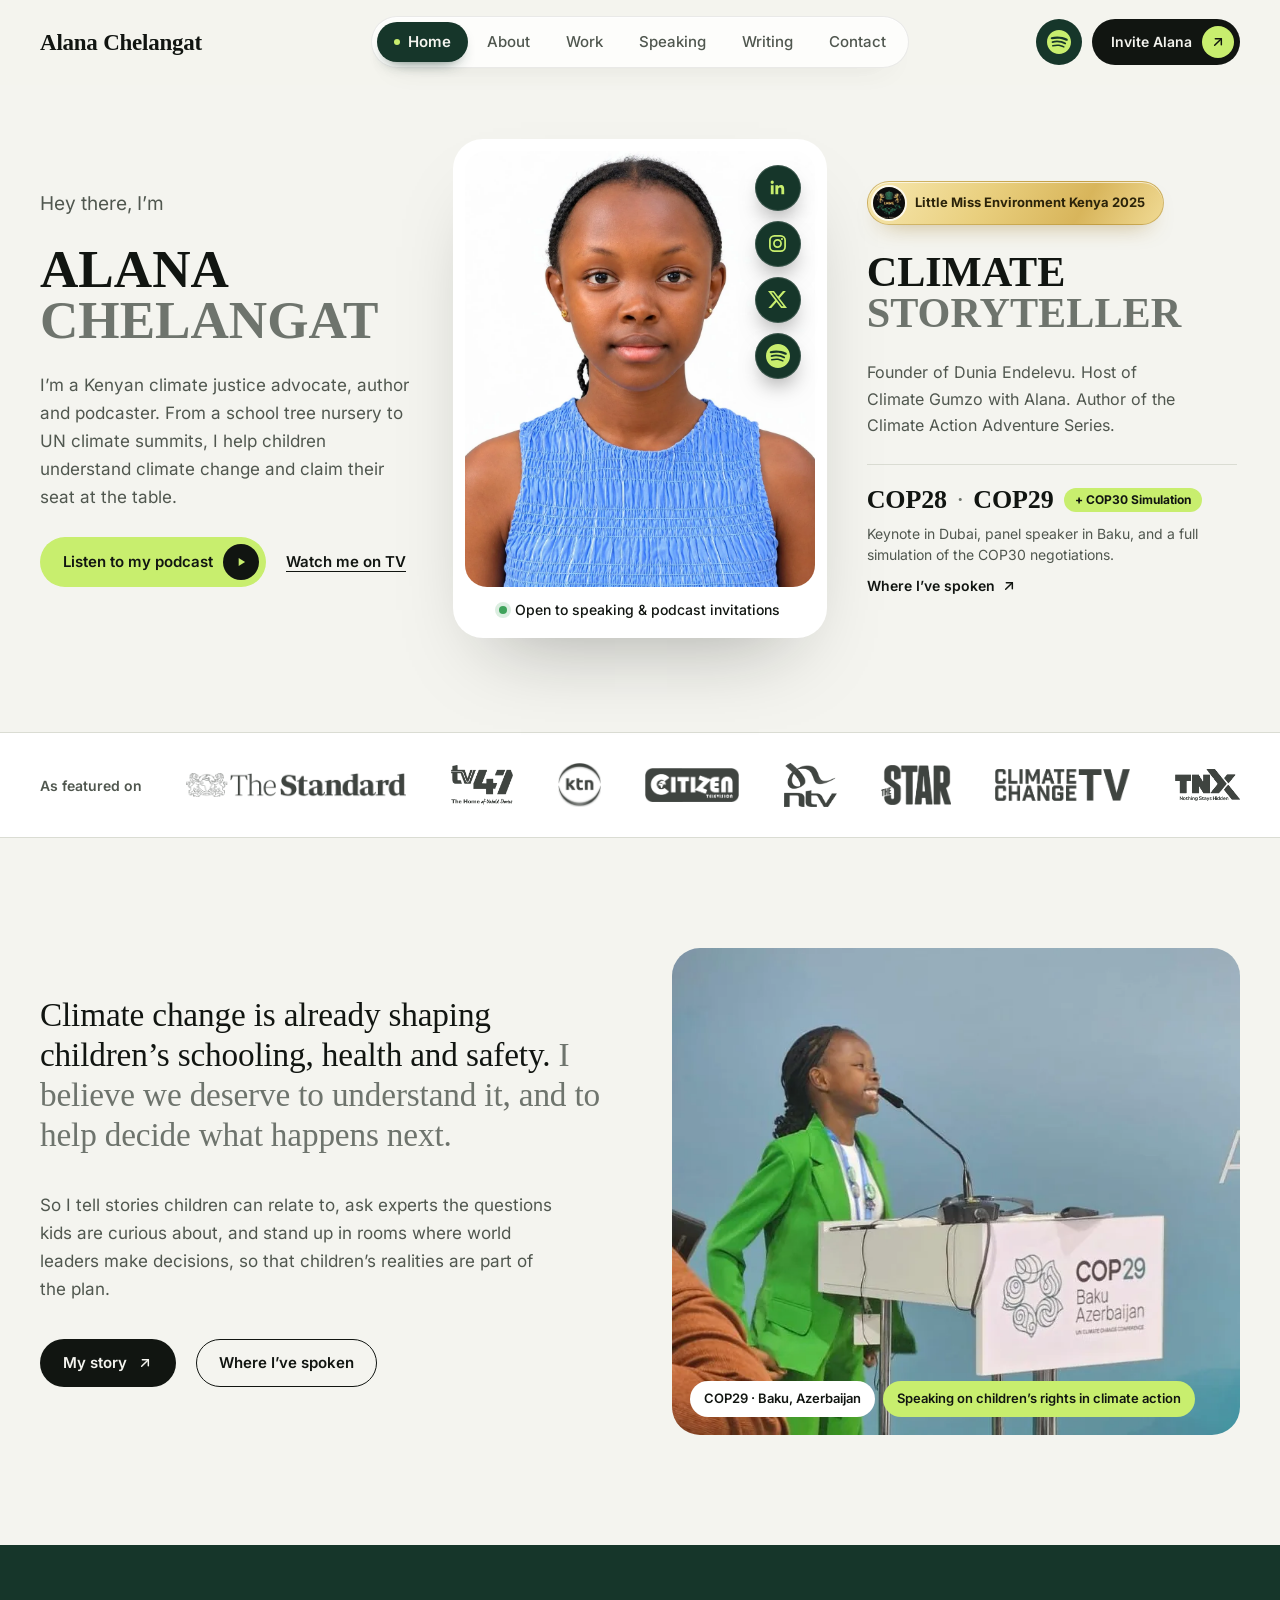
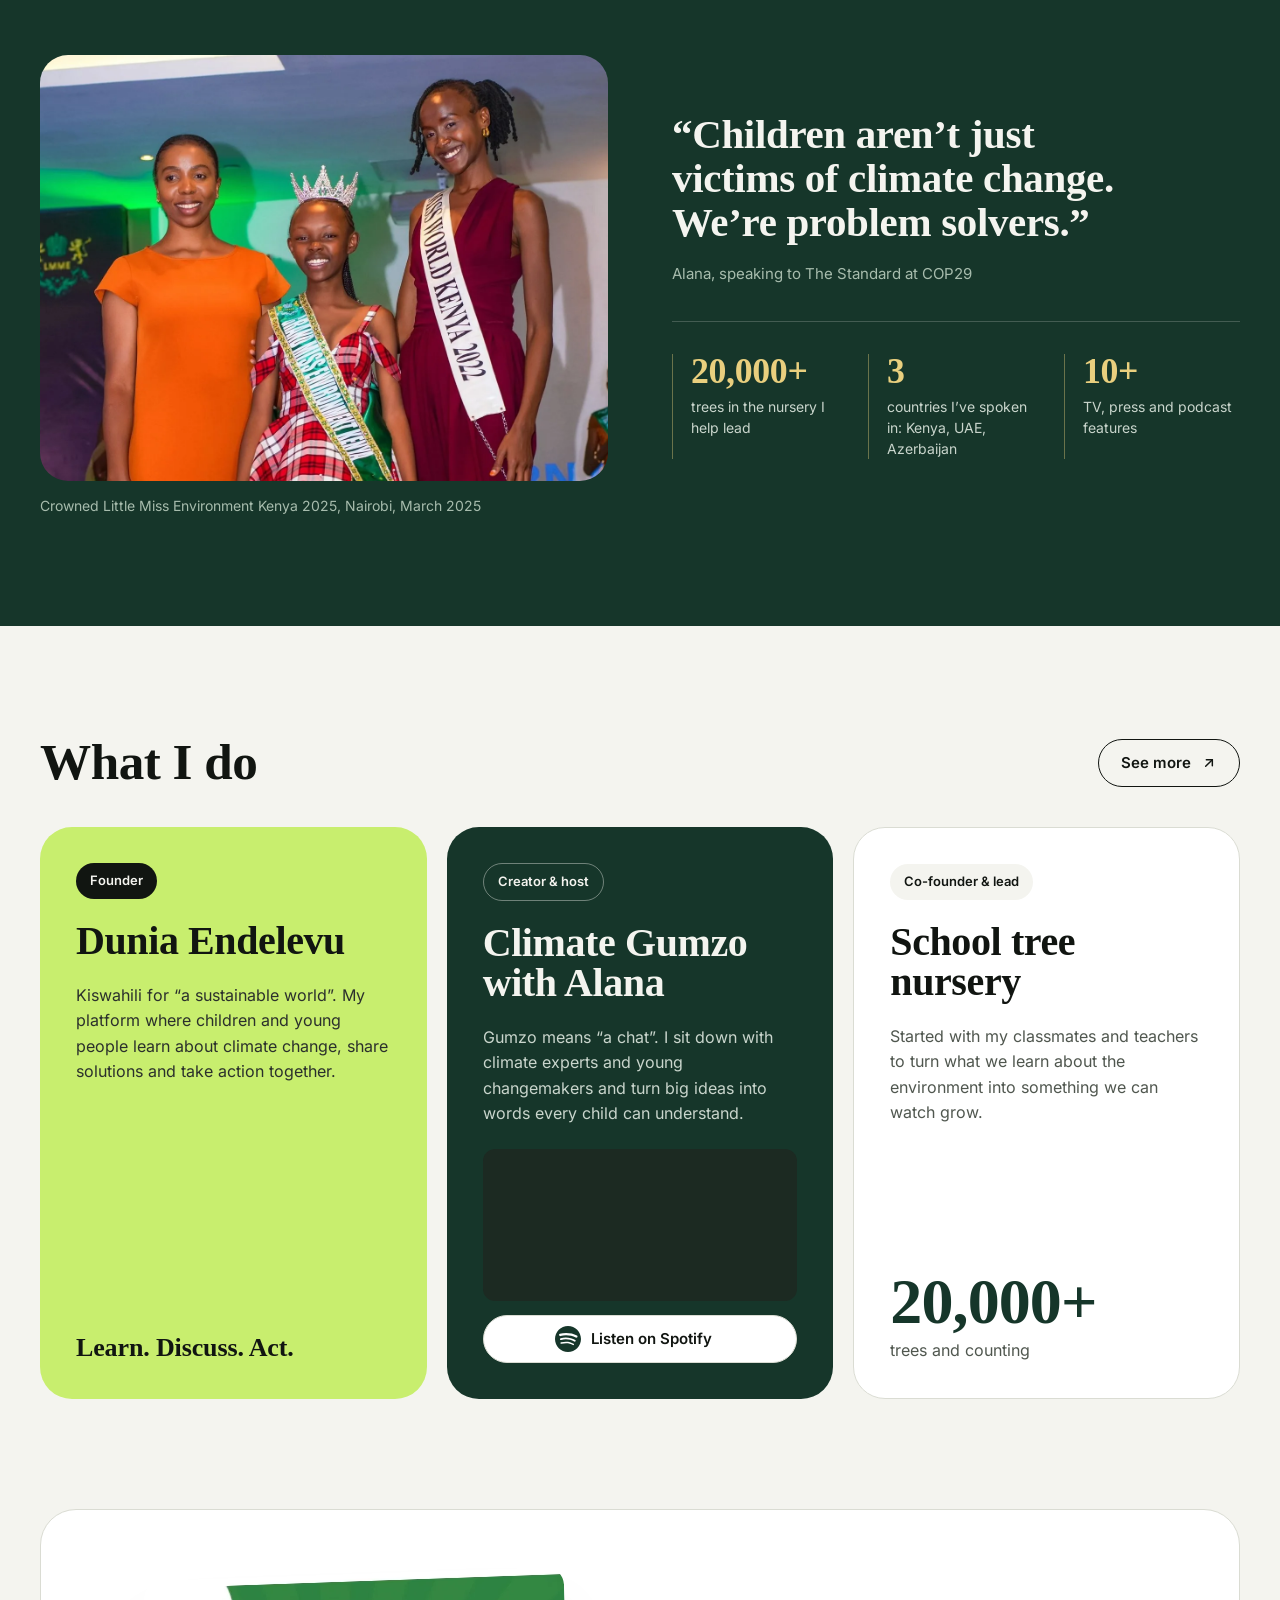
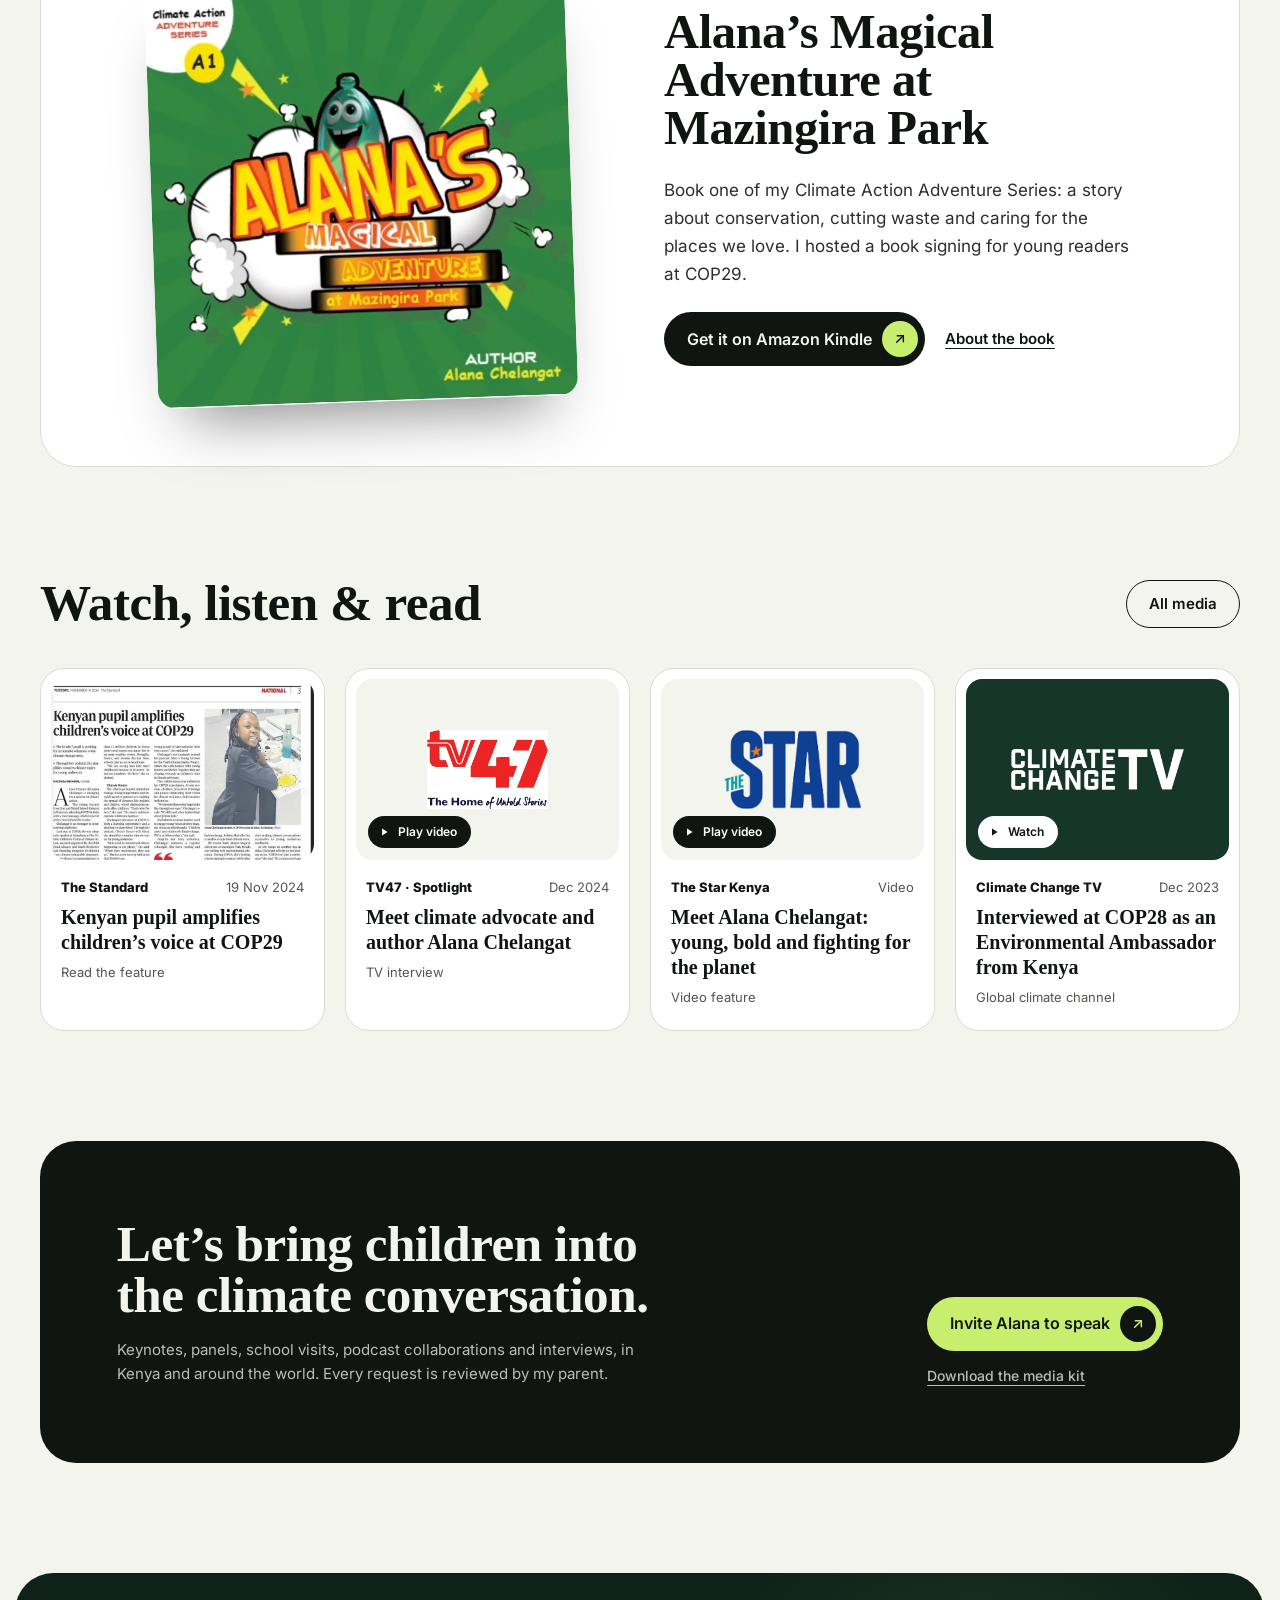
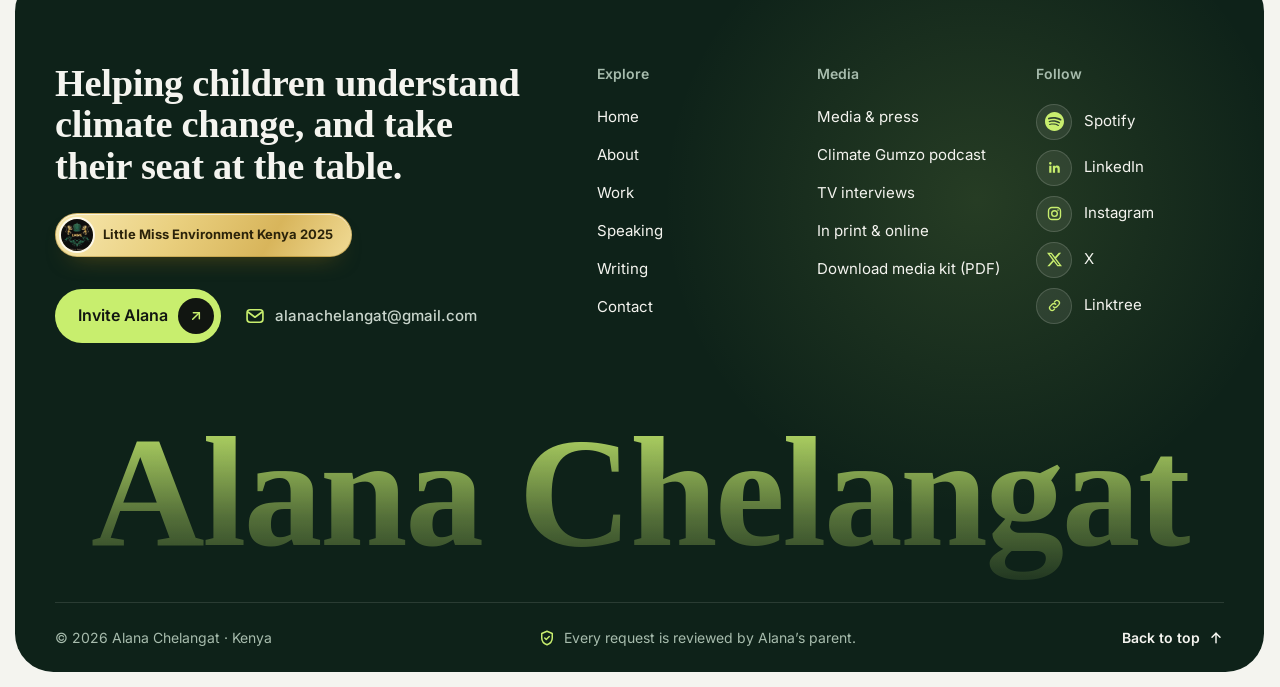
==== index.html @ 97e9ebcd "Classic serif headings, phone sliders, gold stats, new Amazon link - Headings now use Playfair Displ" ====
<!doctype html>
<html lang="en">
<head>
<meta charset="utf-8">
<meta name="viewport" content="width=device-width, initial-scale=1">
<title>Alana Chelangat | Kenyan Climate Justice Advocate, Author & Podcaster</title>
<meta name="description" content="Alana Chelangat is a Kenyan climate justice advocate, author and host of the Climate Gumzo with Alana podcast. Little Miss Environment Kenya 2025, COP28 keynote and COP29 speaker.">
<meta name="keywords" content="Alana Chelangat, Alana Nicky Chelangat, Kenyan climate activist, child climate activist Kenya, young climate advocate Kenya, youth climate justice, children climate rights, climate justice advocate, Little Miss Environment Kenya 2025, Little Mister and Miss Environment Kenya, Climate Gumzo with Alana, Climate Gumzo podcast, climate podcast for kids, Kenyan podcast climate change, Dunia Endelevu, COP28 child speaker, COP29 youth speaker, COP29 Baku Kenya, Symphony of the Future COP28, International Conference on Child Protection in Africa, child protection and climate change, Global Youth Environment Assembly, UNEA-6 youth, Alana's Magical Adventure at Mazingira Park, Climate Action Adventure Series, children's book climate change Kenya, African children's author, climate storyteller, school tree nursery Kenya, University College Cork Youth Climate Justice, YOUTHTOPIA Circle of Youth, young African changemaker, environmental ambassador Kenya">
<meta name="author" content="Alana Chelangat">
<meta name="robots" content="index, follow, max-image-preview:large, max-snippet:-1, max-video-preview:-1">
<link rel="canonical" href="https://samogera.github.io/alanachelangat/">
<meta property="og:type" content="website">
<meta property="og:site_name" content="Alana Chelangat">
<meta property="og:locale" content="en_KE">
<meta property="og:title" content="Alana Chelangat | Kenyan Climate Justice Advocate, Author & Podcaster">
<meta property="og:description" content="Alana Chelangat is a Kenyan climate justice advocate, author and host of the Climate Gumzo with Alana podcast. Little Miss Environment Kenya 2025, COP28 keynote and COP29 speaker.">
<meta property="og:url" content="https://samogera.github.io/alanachelangat/">
<meta property="og:image" content="https://samogera.github.io/alanachelangat/assets/og-image.jpg">
<meta property="og:image:width" content="1200">
<meta property="og:image:height" content="630">
<meta property="og:image:alt" content="Alana Chelangat, Kenyan climate justice advocate, author and podcaster">
<meta name="twitter:card" content="summary_large_image">
<meta name="twitter:site" content="@AlanaChelangat">
<meta name="twitter:creator" content="@AlanaChelangat">
<meta name="twitter:title" content="Alana Chelangat | Kenyan Climate Justice Advocate, Author & Podcaster">
<meta name="twitter:description" content="Alana Chelangat is a Kenyan climate justice advocate, author and host of the Climate Gumzo with Alana podcast. Little Miss Environment Kenya 2025, COP28 keynote and COP29 speaker.">
<meta name="twitter:image" content="https://samogera.github.io/alanachelangat/assets/og-image.jpg">
<meta name="theme-color" content="#16362A">
<meta name="format-detection" content="telephone=no">
<link rel="icon" href="favicon.ico" sizes="any">
<link rel="icon" type="image/png" sizes="32x32" href="assets/icons/favicon-32.png">
<link rel="apple-touch-icon" href="assets/icons/apple-touch-icon.png">
<link rel="manifest" href="site.webmanifest">
<link rel="alternate" type="text/plain" href="llms.txt" title="Plain-text summary for AI assistants">
<link rel="sitemap" type="application/xml" href="sitemap.xml">
<link rel="preload" href="assets/fonts/playfair-display-latin-wght-normal.woff2" as="font" type="font/woff2" crossorigin>
<link rel="preload" href="assets/fonts/inter-latin-wght-normal.woff2" as="font" type="font/woff2" crossorigin>
<link rel="stylesheet" href="assets/css/style.css">
<script type="application/ld+json">
{
 "@context": "https://schema.org",
 "@graph": [
  {
   "@type": "WebSite",
   "@id": "https://samogera.github.io/alanachelangat/#website",
   "url": "https://samogera.github.io/alanachelangat/",
   "name": "Alana Chelangat",
   "description": "Official portfolio of Alana Chelangat, Kenyan climate justice advocate, author and podcaster.",
   "inLanguage": "en",
   "publisher": {
    "@id": "https://samogera.github.io/alanachelangat/#alana"
   }
  },
  {
   "@type": "Person",
   "@id": "https://samogera.github.io/alanachelangat/#alana",
   "name": "Alana Chelangat",
   "alternateName": [
    "Alana Nicky Chelangat"
   ],
   "url": "https://samogera.github.io/alanachelangat/",
   "image": "https://samogera.github.io/alanachelangat/assets/img/alana-chelangat-portrait.jpg",
   "description": "Kenyan climate justice advocate, author and podcaster. Founder of Dunia Endelevu, host of Climate Gumzo with Alana and Little Miss Environment Kenya 2025.",
   "jobTitle": "Climate justice advocate, author and podcaster",
   "nationality": {
    "@type": "Country",
    "name": "Kenya"
   },
   "email": "mailto:alanachelangat@gmail.com",
   "award": [
    "Little Miss Environment Kenya 2025"
   ],
   "knowsAbout": [
    "Climate change",
    "Climate justice",
    "Children's rights",
    "Child protection and climate change",
    "Environmental education",
    "Conservation",
    "Tree planting",
    "Storytelling",
    "Podcasting",
    "Youth advocacy"
   ],
   "memberOf": [
    {
     "@type": "Organization",
     "name": "YOUTHTOPIA Circle of Youth",
     "url": "https://www.youthtopia.education/"
    },
    {
     "@type": "Organization",
     "name": "Youth Climate Justice Young Advisory Team, University College Cork",
     "url": "https://www.ucc.ie/en/youthclimatejustice/"
    }
   ],
   "sameAs": [
    "https://www.linkedin.com/in/alanachelangat/",
    "https://www.instagram.com/alanachelangat.n/",
    "https://x.com/AlanaChelangat",
    "https://linktr.ee/alanachelangat",
    "https://open.spotify.com/show/2kU7BcWISSFWf1rI8klQaq",
    "https://www.youthtopia.education/courses/alana-chelangat"
   ],
   "subjectOf": [
    {
     "@type": "NewsArticle",
     "headline": "Kenyan pupil amplifies children's voice at COP29",
     "url": "https://www.standardmedia.co.ke/business/environment-climate/article/2001506622/kenyan-pupil-amplifies-childrens-voice-at-cop29",
     "datePublished": "2024-11-19",
     "publisher": {
      "@type": "Organization",
      "name": "The Standard"
     }
    },
    {
     "@type": "NewsArticle",
     "headline": "Alana Chelangat crowned Little Miss Environment Kenya 2025",
     "url": "https://www.standardmedia.co.ke/business/fashion-beauty/article/2001513100/alana-chelangat-crowned-little-miss-environment-kenya-2025",
     "publisher": {
      "@type": "Organization",
      "name": "The Standard"
     }
    },
    {
     "@type": "NewsArticle",
     "headline": "Fifth edition of Little Mister and Miss Environment Kenya held in Nairobi",
     "url": "https://citizen.digital/article/fifth-edition-of-little-mister-and-miss-environment-kenya-held-in-nairobi-n358615",
     "datePublished": "2025-03-03",
     "publisher": {
      "@type": "Organization",
      "name": "Citizen Digital"
     }
    },
    {
     "@type": "VideoObject",
     "name": "Spotlight: Meet climate advocate and author Alana Chelangat",
     "url": "https://youtu.be/7ff2GkAIxO0",
     "uploadDate": "2024-12-20",
     "publisher": {
      "@type": "Organization",
      "name": "TV47 Kenya"
     }
    }
   ]
  },
  {
   "@type": "ProfilePage",
   "@id": "https://samogera.github.io/alanachelangat/#webpage",
   "url": "https://samogera.github.io/alanachelangat/",
   "name": "Alana Chelangat | Kenyan Climate Justice Advocate, Author & Podcaster",
   "description": "Alana Chelangat is a Kenyan climate justice advocate, author and host of the Climate Gumzo with Alana podcast. Little Miss Environment Kenya 2025, COP28 keynote and COP29 speaker.",
   "isPartOf": {
    "@id": "https://samogera.github.io/alanachelangat/#website"
   },
   "about": {
    "@id": "https://samogera.github.io/alanachelangat/#alana"
   },
   "inLanguage": "en",
   "primaryImageOfPage": {
    "@type": "ImageObject",
    "url": "https://samogera.github.io/alanachelangat/assets/og-image.jpg"
   },
   "dateModified": "2026-10-25",
   "mainEntity": {
    "@id": "https://samogera.github.io/alanachelangat/#alana"
   }
  },
  {
   "@type": "PodcastSeries",
   "@id": "https://samogera.github.io/alanachelangat/#podcast",
   "name": "Climate Gumzo with Alana",
   "url": "https://open.spotify.com/show/2kU7BcWISSFWf1rI8klQaq",
   "image": "https://samogera.github.io/alanachelangat/assets/img/alana-chelangat-climate-gumzo-podcast-cover.jpg",
   "inLanguage": "en",
   "description": "A climate podcast hosted by Alana Chelangat that dives into climate science, sustainability and environmental action in language children and young people understand.",
   "author": {
    "@id": "https://samogera.github.io/alanachelangat/#alana"
   },
   "creator": {
    "@id": "https://samogera.github.io/alanachelangat/#alana"
   }
  },
  {
   "@type": "Organization",
   "@id": "https://samogera.github.io/alanachelangat/#dunia-endelevu",
   "name": "Dunia Endelevu",
   "founder": {
    "@id": "https://samogera.github.io/alanachelangat/#alana"
   },
   "description": "A platform founded by Alana Chelangat where children and young people learn about climate change, discuss solutions and take part in environmental action."
  },
  {
   "@type": "Book",
   "@id": "https://samogera.github.io/alanachelangat/#book",
   "name": "Alana's Magical Adventure at Mazingira Park",
   "author": {
    "@id": "https://samogera.github.io/alanachelangat/#alana"
   },
   "bookFormat": "https://schema.org/EBook",
   "inLanguage": "en",
   "image": "https://samogera.github.io/alanachelangat/assets/img/alanas-magical-adventure-at-mazingira-park-book-cover.jpg",
   "description": "A children's story about conservation, reducing waste and caring for the environment. Book one (A1) of the Climate Action Adventure Series.",
   "isPartOf": {
    "@type": "BookSeries",
    "name": "Climate Action Adventure Series"
   },
   "genre": [
    "Children's fiction",
    "Environmental education"
   ],
   "url": "https://samogera.github.io/alanachelangat/writing.html",
   "sameAs": [
    "https://a.co/d/0hyY27zU"
   ]
  }
 ]
}
</script>
</head>
<body>
<a class="skip-link" href="#main">Skip to content</a>
<header class="site-header">
  <div class="container header-inner">
    <a class="brand" href="index.html" aria-label="Alana Chelangat, home">Alana Chelangat</a>
    <nav class="main-nav" aria-label="Main"><ul><li><a href="index.html" aria-current="page">Home</a></li><li><a href="about.html">About</a></li><li><a href="work.html">Work</a></li><li><a href="speaking.html">Speaking</a></li><li><a href="writing.html">Writing</a></li><li><a href="contact.html">Contact</a></li></ul></nav>
    <div class="header-actions">
      <a class="soc soc-header" href="https://open.spotify.com/show/2kU7BcWISSFWf1rI8klQaq" target="_blank" rel="noopener" aria-label="Listen to Climate Gumzo with Alana on Spotify"><svg class="g g-spotify" viewBox="0 0 24 24" fill="currentColor" aria-hidden="true" focusable="false"><path d="M12 0C5.4 0 0 5.4 0 12s5.4 12 12 12 12-5.4 12-12S18.66 0 12 0zm5.521 17.34c-.24.359-.66.48-1.021.24-2.82-1.74-6.36-2.101-10.561-1.141-.418.122-.779-.179-.899-.539-.12-.421.18-.78.54-.9 4.56-1.021 8.52-.6 11.64 1.32.42.18.479.659.301 1.02zm1.44-3.3c-.301.42-.841.6-1.262.3-3.239-1.98-8.159-2.58-11.939-1.38-.479.12-1.02-.12-1.14-.6-.12-.48.12-1.021.6-1.141C9.6 9.9 15 10.561 18.72 12.84c.361.181.54.78.241 1.2zm.12-3.36C15.24 8.4 8.82 8.16 5.16 9.301c-.6.179-1.2-.181-1.38-.721-.18-.601.18-1.2.72-1.381 4.26-1.26 11.28-1.02 15.721 1.621.539.3.719 1.02.419 1.56-.299.421-1.02.599-1.559.3z"/></svg></a>
      <a class="btn btn-dark btn-sm btn-circle btn-invite" href="contact.html">Invite Alana <span class="circle"><svg class="icon" viewBox="0 0 24 24" fill="none" stroke="currentColor" stroke-width="2.2" stroke-linecap="round" stroke-linejoin="round" aria-hidden="true"><path d="M7 17L17 7"/><path d="M8 7h9v9"/></svg></span></a>
      <button class="menu-toggle" type="button" aria-controls="mobile-menu" aria-expanded="false" aria-label="Open menu"><span class="label" aria-hidden="true">Menu</span><span class="bars" aria-hidden="true"><span></span></span></button>
    </div>
  </div>
</header>
<div class="mobile-menu" id="mobile-menu">
  <div class="container mm-inner">
    <nav aria-label="Main menu"><ol class="mm-links"><li style="--i:0"><a href="index.html" aria-current="page"><span class="n">01</span><span class="t">Home</span><svg class="icon" viewBox="0 0 24 24" fill="none" stroke="currentColor" stroke-width="2.2" stroke-linecap="round" stroke-linejoin="round" aria-hidden="true"><path d="M7 17L17 7"/><path d="M8 7h9v9"/></svg></a></li><li style="--i:1"><a href="about.html"><span class="n">02</span><span class="t">About</span><svg class="icon" viewBox="0 0 24 24" fill="none" stroke="currentColor" stroke-width="2.2" stroke-linecap="round" stroke-linejoin="round" aria-hidden="true"><path d="M7 17L17 7"/><path d="M8 7h9v9"/></svg></a></li><li style="--i:2"><a href="work.html"><span class="n">03</span><span class="t">Work</span><svg class="icon" viewBox="0 0 24 24" fill="none" stroke="currentColor" stroke-width="2.2" stroke-linecap="round" stroke-linejoin="round" aria-hidden="true"><path d="M7 17L17 7"/><path d="M8 7h9v9"/></svg></a></li><li style="--i:3"><a href="speaking.html"><span class="n">04</span><span class="t">Speaking</span><svg class="icon" viewBox="0 0 24 24" fill="none" stroke="currentColor" stroke-width="2.2" stroke-linecap="round" stroke-linejoin="round" aria-hidden="true"><path d="M7 17L17 7"/><path d="M8 7h9v9"/></svg></a></li><li style="--i:4"><a href="writing.html"><span class="n">05</span><span class="t">Writing</span><svg class="icon" viewBox="0 0 24 24" fill="none" stroke="currentColor" stroke-width="2.2" stroke-linecap="round" stroke-linejoin="round" aria-hidden="true"><path d="M7 17L17 7"/><path d="M8 7h9v9"/></svg></a></li><li style="--i:5"><a href="contact.html"><span class="n">06</span><span class="t">Contact</span><svg class="icon" viewBox="0 0 24 24" fill="none" stroke="currentColor" stroke-width="2.2" stroke-linecap="round" stroke-linejoin="round" aria-hidden="true"><path d="M7 17L17 7"/><path d="M8 7h9v9"/></svg></a></li></ol></nav>
    <div class="mm-foot">
      <a class="btn btn-accent btn-circle btn-lg" href="contact.html">Invite Alana to speak <span class="circle"><svg class="icon" viewBox="0 0 24 24" fill="none" stroke="currentColor" stroke-width="2.2" stroke-linecap="round" stroke-linejoin="round" aria-hidden="true"><path d="M7 17L17 7"/><path d="M8 7h9v9"/></svg></span></a>
      <div class="mm-social"><a class="soc soc-light" href="https://open.spotify.com/show/2kU7BcWISSFWf1rI8klQaq" target="_blank" rel="noopener" aria-label="Climate Gumzo with Alana on Spotify"><svg class="g g-spotify" viewBox="0 0 24 24" fill="currentColor" aria-hidden="true" focusable="false"><path d="M12 0C5.4 0 0 5.4 0 12s5.4 12 12 12 12-5.4 12-12S18.66 0 12 0zm5.521 17.34c-.24.359-.66.48-1.021.24-2.82-1.74-6.36-2.101-10.561-1.141-.418.122-.779-.179-.899-.539-.12-.421.18-.78.54-.9 4.56-1.021 8.52-.6 11.64 1.32.42.18.479.659.301 1.02zm1.44-3.3c-.301.42-.841.6-1.262.3-3.239-1.98-8.159-2.58-11.939-1.38-.479.12-1.02-.12-1.14-.6-.12-.48.12-1.021.6-1.141C9.6 9.9 15 10.561 18.72 12.84c.361.181.54.78.241 1.2zm.12-3.36C15.24 8.4 8.82 8.16 5.16 9.301c-.6.179-1.2-.181-1.38-.721-.18-.601.18-1.2.72-1.381 4.26-1.26 11.28-1.02 15.721 1.621.539.3.719 1.02.419 1.56-.299.421-1.02.599-1.559.3z"/></svg></a><a class="soc soc-light" href="https://www.linkedin.com/in/alanachelangat/" target="_blank" rel="noopener" aria-label="Alana on LinkedIn"><svg class="g g-linkedin" viewBox="0 0 24 24" fill="currentColor" aria-hidden="true" focusable="false"><path d="M20.447 20.452h-3.554v-5.569c0-1.328-.027-3.037-1.852-3.037-1.853 0-2.136 1.445-2.136 2.939v5.667H9.351V9h3.414v1.561h.046c.477-.9 1.637-1.85 3.37-1.85 3.601 0 4.267 2.37 4.267 5.455v6.286zM5.337 7.433a2.062 2.062 0 1 1 0-4.125 2.062 2.062 0 0 1 0 4.125zM7.119 20.452H3.555V9h3.564v11.452z"/></svg></a><a class="soc soc-light" href="https://www.instagram.com/alanachelangat.n/" target="_blank" rel="noopener" aria-label="Alana on Instagram"><svg class="g g-instagram" viewBox="0 0 24 24" fill="currentColor" aria-hidden="true" focusable="false"><rect x="2.4" y="2.4" width="19.2" height="19.2" rx="5.6" fill="none" stroke="currentColor" stroke-width="2.2"/><circle cx="12" cy="12" r="4.5" fill="none" stroke="currentColor" stroke-width="2.2"/><circle cx="17.6" cy="6.4" r="1.35"/></svg></a><a class="soc soc-light" href="https://x.com/AlanaChelangat" target="_blank" rel="noopener" aria-label="Alana on X"><svg class="g g-x" viewBox="0 0 24 24" fill="currentColor" aria-hidden="true" focusable="false"><path d="M18.901 1.153h3.68l-8.04 9.19L24 22.846h-7.406l-5.8-7.584-6.638 7.584H.474l8.6-9.83L0 1.154h7.594l5.243 6.932ZM17.61 20.644h2.039L6.486 3.24H4.298Z"/></svg></a></div>
      <a class="mm-mail" href="mailto:alanachelangat@gmail.com">alanachelangat@gmail.com</a>
    </div>
  </div>
</div>
<main id="main">

<section class="container hero" aria-labelledby="hero-name">
  <div class="hero-intro">
    <p class="hello">Hey there, I’m</p>
    <h1 class="hero-name" id="hero-name"><span>Alana</span><span class="second">Chelangat</span></h1>
    <p class="lead">I’m a Kenyan climate justice advocate, author and podcaster. From a school tree nursery to UN climate summits, I help children understand climate change and claim their seat at the table.</p>
    <div class="btn-row">
      <a class="btn btn-accent btn-circle" href="https://open.spotify.com/show/2kU7BcWISSFWf1rI8klQaq" target="_blank" rel="noopener">Listen to my podcast <span class="circle"><svg width="14" height="14" viewBox="0 0 24 24" aria-hidden="true"><path d="M8 5v14l11-7z" fill="currentColor"/></svg></span></a>
      <a class="text-link" href="media.html#on-screen">Watch me on TV</a>
    </div>
  </div>
  <div class="photo-card">
    <picture><source srcset="assets/img/alana-chelangat-portrait.webp" type="image/webp"><img src="assets/img/alana-chelangat-portrait.jpg" alt="Portrait of Alana Chelangat, Kenyan climate justice advocate" width="1254" height="1254" decoding="async" fetchpriority="high"></picture>
    <div class="socials-overlay">
      <a class="soc" href="https://www.linkedin.com/in/alanachelangat/" target="_blank" rel="noopener" aria-label="Alana on LinkedIn"><svg class="g g-linkedin" viewBox="0 0 24 24" fill="currentColor" aria-hidden="true" focusable="false"><path d="M20.447 20.452h-3.554v-5.569c0-1.328-.027-3.037-1.852-3.037-1.853 0-2.136 1.445-2.136 2.939v5.667H9.351V9h3.414v1.561h.046c.477-.9 1.637-1.85 3.37-1.85 3.601 0 4.267 2.37 4.267 5.455v6.286zM5.337 7.433a2.062 2.062 0 1 1 0-4.125 2.062 2.062 0 0 1 0 4.125zM7.119 20.452H3.555V9h3.564v11.452z"/></svg></a>
      <a class="soc" href="https://www.instagram.com/alanachelangat.n/" target="_blank" rel="noopener" aria-label="Alana on Instagram"><svg class="g g-instagram" viewBox="0 0 24 24" fill="currentColor" aria-hidden="true" focusable="false"><rect x="2.4" y="2.4" width="19.2" height="19.2" rx="5.6" fill="none" stroke="currentColor" stroke-width="2.2"/><circle cx="12" cy="12" r="4.5" fill="none" stroke="currentColor" stroke-width="2.2"/><circle cx="17.6" cy="6.4" r="1.35"/></svg></a>
      <a class="soc" href="https://x.com/AlanaChelangat" target="_blank" rel="noopener" aria-label="Alana on X"><svg class="g g-x" viewBox="0 0 24 24" fill="currentColor" aria-hidden="true" focusable="false"><path d="M18.901 1.153h3.68l-8.04 9.19L24 22.846h-7.406l-5.8-7.584-6.638 7.584H.474l8.6-9.83L0 1.154h7.594l5.243 6.932ZM17.61 20.644h2.039L6.486 3.24H4.298Z"/></svg></a>
      <a class="soc" href="https://open.spotify.com/show/2kU7BcWISSFWf1rI8klQaq" target="_blank" rel="noopener" aria-label="Climate Gumzo with Alana on Spotify"><svg class="g g-spotify" viewBox="0 0 24 24" fill="currentColor" aria-hidden="true" focusable="false"><path d="M12 0C5.4 0 0 5.4 0 12s5.4 12 12 12 12-5.4 12-12S18.66 0 12 0zm5.521 17.34c-.24.359-.66.48-1.021.24-2.82-1.74-6.36-2.101-10.561-1.141-.418.122-.779-.179-.899-.539-.12-.421.18-.78.54-.9 4.56-1.021 8.52-.6 11.64 1.32.42.18.479.659.301 1.02zm1.44-3.3c-.301.42-.841.6-1.262.3-3.239-1.98-8.159-2.58-11.939-1.38-.479.12-1.02-.12-1.14-.6-.12-.48.12-1.021.6-1.141C9.6 9.9 15 10.561 18.72 12.84c.361.181.54.78.241 1.2zm.12-3.36C15.24 8.4 8.82 8.16 5.16 9.301c-.6.179-1.2-.181-1.38-.721-.18-.601.18-1.2.72-1.381 4.26-1.26 11.28-1.02 15.721 1.621.539.3.719 1.02.419 1.56-.299.421-1.02.599-1.559.3z"/></svg></a>
    </div>
    <p class="status-line"><span class="dot" aria-hidden="true"></span>Open to speaking &amp; podcast invitations</p>
  </div>
  <div class="hero-side">
    <span class="badge-lmme"><img src="assets/logos/little-mister-miss-environment-kenya.jpg" alt="" width="32" height="32">Little Miss Environment Kenya 2025</span>
    <p class="hero-tag" aria-hidden="true"><span>Climate</span><span class="second">Storyteller</span></p>
    <p class="lead">Founder of Dunia Endelevu. Host of Climate Gumzo with Alana. Author of the Climate Action Adventure Series.</p>
    <a class="cop-line" href="speaking.html">
      <span class="cops"><span>COP28</span><span class="sep" aria-hidden="true">·</span><span>COP29</span><span class="sim">+ COP30 Simulation</span></span>
      <span class="t">Keynote in Dubai, panel speaker in Baku, and a full simulation of the COP30 negotiations.</span>
      <span class="more">Where I’ve spoken <svg class="icon" viewBox="0 0 24 24" fill="none" stroke="currentColor" stroke-width="2.2" stroke-linecap="round" stroke-linejoin="round" aria-hidden="true"><path d="M7 17L17 7"/><path d="M8 7h9v9"/></svg></span>
    </a>
  </div>
</section>

<section class="featured" aria-label="As featured on">
  <div class="container">
    <p class="label">As featured on</p>
    <div class="logo-row">
      <img src="assets/logos/the-standard-mono.png" alt="The Standard" style="height:24px" loading="lazy">
      <img src="assets/logos/tv47-mono.png" alt="TV47" style="height:40px" loading="lazy">
      <img src="assets/logos/ktn-mono.png" alt="KTN" style="height:44px" loading="lazy">
      <img src="assets/logos/citizen-tv-mono.png" alt="Citizen TV" style="height:34px" loading="lazy">
      <img src="assets/logos/ntv-mono.png" alt="NTV Kenya" style="height:44px" loading="lazy">
      <img src="assets/logos/the-star-mono.png" alt="The Star Kenya" style="height:40px" loading="lazy">
      <img src="assets/logos/climate-change-tv-mono.png" alt="Climate Change TV" style="height:32px" loading="lazy">
      <img src="assets/logos/tnx-africa-mono.png" alt="TNX Africa" style="height:32px" loading="lazy">
    </div>
  </div>
</section>

<section class="container section split" aria-labelledby="why">
  <div class="stack-lg">
    <h2 class="statement" id="why">Climate change is already shaping children’s schooling, health and safety. <span class="soft">I believe we deserve to understand it, and to help decide what happens next.</span></h2>
    <p class="lead" style="max-width:520px">So I tell stories children can relate to, ask experts the questions kids are curious about, and stand up in rooms where world leaders make decisions, so that children’s realities are part of the plan.</p>
    <div class="btn-row">
      <a class="btn btn-dark" href="about.html">My story <svg class="icon" viewBox="0 0 24 24" fill="none" stroke="currentColor" stroke-width="2.2" stroke-linecap="round" stroke-linejoin="round" aria-hidden="true"><path d="M7 17L17 7"/><path d="M8 7h9v9"/></svg></a>
      <a class="btn btn-outline" href="speaking.html">Where I’ve spoken</a>
    </div>
  </div>
  <figure class="figure-cap">
    <picture><source srcset="assets/img/alana-chelangat-cop29-baku.webp" type="image/webp"><img src="assets/img/alana-chelangat-cop29-baku.jpg" alt="Alana Chelangat speaking at a podium at COP29, the UN Climate Change Conference in Baku, Azerbaijan" width="748" height="642" style="aspect-ratio:7/6;object-position:30% 50%" loading="lazy" decoding="async"></picture>
    <figcaption class="caps"><span class="pill">COP29 · Baku, Azerbaijan</span><span class="pill pill-accent">Speaking on children’s rights in climate action</span></figcaption>
  </figure>
</section>

<section class="bg-forest" aria-label="Impact">
  <div class="container section split">
    <figure>
      <picture><source srcset="assets/img/alana-chelangat-little-miss-environment-kenya-2025.webp" type="image/webp"><img src="assets/img/alana-chelangat-little-miss-environment-kenya-2025.jpg" alt="Alana Chelangat wearing her crown and Little Miss Environment Kenya sash, standing beside Miss World Kenya 2022" width="1364" height="974" style="border-radius:28px;aspect-ratio:4/3;object-fit:cover;object-position:50% 30%" loading="lazy" decoding="async"></picture>
      <figcaption class="caption">Crowned Little Miss Environment Kenya 2025, Nairobi, March 2025</figcaption>
    </figure>
    <div class="stack-lg">
      <blockquote>
        <p class="quote">“Children aren’t just victims of climate change. We’re problem solvers.”</p>
        <footer class="quote-cite">Alana, speaking to The Standard at COP29</footer>
      </blockquote>
      <div class="stats m-slider" data-slider>
        <p><span class="stat-num">20,000+</span><span class="stat-label">trees in the nursery I help lead</span></p>
        <p><span class="stat-num">3</span><span class="stat-label">countries I’ve spoken in: Kenya, UAE, Azerbaijan</span></p>
        <p><span class="stat-num">10+</span><span class="stat-label">TV, press and podcast features</span></p>
      </div>
    </div>
  </div>
</section>

<section class="container section" aria-labelledby="what-i-do">
  <div class="section-head">
    <h2 class="section-title" id="what-i-do">What I do</h2>
    <a class="btn btn-outline" href="about.html">See more <svg class="icon" viewBox="0 0 24 24" fill="none" stroke="currentColor" stroke-width="2.2" stroke-linecap="round" stroke-linejoin="round" aria-hidden="true"><path d="M7 17L17 7"/><path d="M8 7h9v9"/></svg></a>
  </div>
  <div class="feature-grid m-slider" data-slider>
    <a class="feature feature-accent" href="work.html#dunia-endelevu">
      <span class="pill pill-dark" style="align-self:flex-start">Founder</span>
      <h3>Dunia Endelevu</h3>
      <p>Kiswahili for “a sustainable world”. My platform where children and young people learn about climate change, share solutions and take action together.</p>
      <span class="foot tagline">Learn. Discuss. Act.</span>
    </a>
    <div class="feature feature-forest">
      <span class="pill pill-outline-light" style="align-self:flex-start">Creator &amp; host</span>
      <h3>Climate Gumzo with Alana</h3>
      <p>Gumzo means “a chat”. I sit down with climate experts and young changemakers and turn big ideas into words every child can understand.</p>
      <div class="foot stack" style="gap:14px">
        <iframe class="spotify-embed" title="Climate Gumzo with Alana on Spotify" src="https://open.spotify.com/embed/show/2kU7BcWISSFWf1rI8klQaq?utm_source=generator&amp;theme=0" height="152" loading="lazy" allow="autoplay; clipboard-write; encrypted-media; fullscreen; picture-in-picture"></iframe>
        <a class="btn btn-spotify " href="https://open.spotify.com/show/2kU7BcWISSFWf1rI8klQaq" target="_blank" rel="noopener"><svg class="g g-spotify" viewBox="0 0 24 24" fill="currentColor" aria-hidden="true" focusable="false"><path d="M12 0C5.4 0 0 5.4 0 12s5.4 12 12 12 12-5.4 12-12S18.66 0 12 0zm5.521 17.34c-.24.359-.66.48-1.021.24-2.82-1.74-6.36-2.101-10.561-1.141-.418.122-.779-.179-.899-.539-.12-.421.18-.78.54-.9 4.56-1.021 8.52-.6 11.64 1.32.42.18.479.659.301 1.02zm1.44-3.3c-.301.42-.841.6-1.262.3-3.239-1.98-8.159-2.58-11.939-1.38-.479.12-1.02-.12-1.14-.6-.12-.48.12-1.021.6-1.141C9.6 9.9 15 10.561 18.72 12.84c.361.181.54.78.241 1.2zm.12-3.36C15.24 8.4 8.82 8.16 5.16 9.301c-.6.179-1.2-.181-1.38-.721-.18-.601.18-1.2.72-1.381 4.26-1.26 11.28-1.02 15.721 1.621.539.3.719 1.02.419 1.56-.299.421-1.02.599-1.559.3z"/></svg><span>Listen on Spotify</span></a>
      </div>
    </div>
    <a class="feature feature-white" href="work.html#tree-nursery">
      <span class="pill" style="align-self:flex-start;background:var(--ground)">Co-founder &amp; lead</span>
      <h3>School tree nursery</h3>
      <p>Started with my classmates and teachers to turn what we learn about the environment into something we can watch grow.</p>
      <span class="foot"><span class="big-num">20,000+</span><span class="muted" style="display:block;margin-top:4px">trees and counting</span></span>
    </a>
  </div>
</section>

<section class="container section-tight" aria-labelledby="book">
  <div class="book-band">
    <picture><source srcset="assets/img/alanas-magical-adventure-at-mazingira-park-book-cover.webp" type="image/webp"><img src="assets/img/alanas-magical-adventure-at-mazingira-park-book-cover.jpg" alt="Cover of Alana’s Magical Adventure at Mazingira Park, Climate Action Adventure Series A1, by Alana Chelangat" width="691" height="704" class="book-cover" loading="lazy" decoding="async"></picture>
    <div class="stack">
      <h2 class="book-title" id="book">Alana’s Magical Adventure at Mazingira Park</h2>
      <p class="lead" style="color:var(--ink-2);max-width:480px">Book one of my Climate Action Adventure Series: a story about conservation, cutting waste and caring for the places we love. I hosted a book signing for young readers at COP29.</p>
      <div class="btn-row">
        <a class="btn btn-dark btn-circle btn-lg" href="https://a.co/d/0hyY27zU" target="_blank" rel="noopener">Get it on Amazon Kindle <span class="circle"><svg class="icon" viewBox="0 0 24 24" fill="none" stroke="currentColor" stroke-width="2.2" stroke-linecap="round" stroke-linejoin="round" aria-hidden="true"><path d="M7 17L17 7"/><path d="M8 7h9v9"/></svg></span></a>
        <a class="text-link" href="writing.html">About the book</a>
      </div>
    </div>
  </div>
</section>

<section class="container section-tight" aria-labelledby="watch">
  <div class="section-head">
    <h2 class="section-title" id="watch">Watch, listen &amp; read</h2>
    <a class="btn btn-outline" href="media.html">All media</a>
  </div>
  <div class="card-grid m-slider" data-slider>
    <a class="card" href="https://www.standardmedia.co.ke/business/environment-climate/article/2001506622/kenyan-pupil-amplifies-childrens-voice-at-cop29" target="_blank" rel="noopener">
  <span class="card-thumb"><picture><source srcset="assets/img/the-standard-kenyan-pupil-amplifies-childrens-voice-at-cop29.webp" type="image/webp"><img src="assets/img/the-standard-kenyan-pupil-amplifies-childrens-voice-at-cop29.jpg" alt="The Standard newspaper page: Kenyan pupil amplifies children’s voice at COP29" width="888" height="768" style="object-position:50% 0%" loading="lazy" decoding="async"></picture></span>
  <span class="card-body"><span class="card-meta"><strong>The Standard</strong><span>19 Nov 2024</span></span><span class="card-title">Kenyan pupil amplifies children’s voice at COP29</span><span class="card-note">Read the feature</span></span>
</a>
    <a class="card" href="https://youtu.be/7ff2GkAIxO0" target="_blank" rel="noopener" data-embed="youtube" data-src="7ff2GkAIxO0" data-title="TV47 Spotlight: Meet climate advocate and author Alana Chelangat" data-open-label="Open on YouTube">
  <span class="card-thumb "><img class="logo" src="assets/logos/tv47.png" alt="TV47" style="width:46%" loading="lazy"><span class="chip-play"><svg width="12" height="12" viewBox="0 0 24 24" aria-hidden="true"><path d="M8 5v14l11-7z" fill="currentColor"/></svg>Play video</span></span>
  <span class="card-body"><span class="card-meta"><strong>TV47 · Spotlight</strong><span>Dec 2024</span></span><span class="card-title">Meet climate advocate and author Alana Chelangat</span><span class="card-note">TV interview</span></span>
</a>
    <a class="card" href="https://www.facebook.com/TheStarKenya/videos/-meet-alana-chelangat-young-bold-and-fighting-for-the-planetclimatetalks-youthfo/1921220775121212/" target="_blank" rel="noopener" data-embed="facebook" data-src="https://www.facebook.com/TheStarKenya/videos/-meet-alana-chelangat-young-bold-and-fighting-for-the-planetclimatetalks-youthfo/1921220775121212/" data-title="The Star Kenya: Meet Alana Chelangat" data-open-label="Open on Facebook">
  <span class="card-thumb "><img class="logo" src="assets/logos/the-star.png" alt="The Star Kenya" style="width:52%" loading="lazy"><span class="chip-play"><svg width="12" height="12" viewBox="0 0 24 24" aria-hidden="true"><path d="M8 5v14l11-7z" fill="currentColor"/></svg>Play video</span></span>
  <span class="card-body"><span class="card-meta"><strong>The Star Kenya</strong><span>Video</span></span><span class="card-title">Meet Alana Chelangat: young, bold and fighting for the planet</span><span class="card-note">Video feature</span></span>
</a>
    <a class="card" href="https://www.climate-change.tv/12284" target="_blank" rel="noopener">
  <span class="card-thumb dark"><img class="logo" src="assets/logos/climate-change-tv-white.png" alt="Climate Change TV" style="width:66%" loading="lazy"><span class="chip-play light"><svg width="12" height="12" viewBox="0 0 24 24" aria-hidden="true"><path d="M8 5v14l11-7z" fill="currentColor"/></svg>Watch</span></span>
  <span class="card-body"><span class="card-meta"><strong>Climate Change TV</strong><span>Dec 2023</span></span><span class="card-title">Interviewed at COP28 as an Environmental Ambassador from Kenya</span><span class="card-note">Global climate channel</span></span>
</a>
  </div>
</section>

<section class="container section-tight" aria-label="Invite Alana">
  <div class="cta">
    <div class="cta-text"><h2>Let’s bring children into the climate conversation.</h2><p>Keynotes, panels, school visits, podcast collaborations and interviews, in Kenya and around the world. Every request is reviewed by my parent.</p></div>
    <div class="actions">
      <a class="btn btn-accent btn-circle btn-lg" href="contact.html">Invite Alana to speak <span class="circle"><svg class="icon" viewBox="0 0 24 24" fill="none" stroke="currentColor" stroke-width="2.2" stroke-linecap="round" stroke-linejoin="round" aria-hidden="true"><path d="M7 17L17 7"/><path d="M8 7h9v9"/></svg></span></a>
      <a class="text-link" href="media.html#media-kit">Download the media kit</a>
    </div>
  </div>
</section>

</main>
<footer class="site-footer">
  <div class="footer-card">
    <div class="container">
      <div class="footer-top">
        <div class="footer-intro">
          <p class="footer-statement">Helping children understand climate change, and take their seat at the table.</p>
          <span class="badge-lmme"><img src="assets/logos/little-mister-miss-environment-kenya.jpg" alt="" width="30" height="30" loading="lazy">Little Miss Environment Kenya 2025</span>
          <div class="footer-actions">
            <a class="btn btn-accent btn-circle btn-lg" href="contact.html">Invite Alana <span class="circle"><svg class="icon" viewBox="0 0 24 24" fill="none" stroke="currentColor" stroke-width="2.2" stroke-linecap="round" stroke-linejoin="round" aria-hidden="true"><path d="M7 17L17 7"/><path d="M8 7h9v9"/></svg></span></a>
            <a class="footer-mail" href="mailto:alanachelangat@gmail.com"><svg class="g g-mail" viewBox="0 0 24 24" fill="currentColor" aria-hidden="true" focusable="false"><rect x="2.5" y="4.5" width="19" height="15" rx="3.5" fill="none" stroke="currentColor" stroke-width="2"/><path d="M4 7.5l8 6 8-6" fill="none" stroke="currentColor" stroke-width="2" stroke-linecap="round" stroke-linejoin="round"/></svg><span>alanachelangat@gmail.com</span></a>
          </div>
        </div>
        <div class="footer-cols">
          <nav aria-labelledby="f-explore"><h2 class="footer-h" id="f-explore">Explore</h2><ul><li><a href="index.html">Home</a></li><li><a href="about.html">About</a></li><li><a href="work.html">Work</a></li><li><a href="speaking.html">Speaking</a></li><li><a href="writing.html">Writing</a></li><li><a href="contact.html">Contact</a></li></ul></nav>
          <nav aria-labelledby="f-media"><h2 class="footer-h" id="f-media">Media</h2><ul><li><a href="media.html">Media &amp; press</a></li><li><a href="media.html#podcast">Climate Gumzo podcast</a></li><li><a href="media.html#on-screen">TV interviews</a></li><li><a href="media.html#press">In print &amp; online</a></li><li><a href="assets/docs/Alana-Chelangat-Media-Kit.pdf" download>Download media kit (PDF)</a></li></ul></nav>
          <div><h2 class="footer-h" id="f-follow">Follow</h2><ul class="footer-follow" aria-labelledby="f-follow"><li><a href="https://open.spotify.com/show/2kU7BcWISSFWf1rI8klQaq" target="_blank" rel="noopener"><span class="soc soc-light" aria-hidden="true"><svg class="g g-spotify" viewBox="0 0 24 24" fill="currentColor" aria-hidden="true" focusable="false"><path d="M12 0C5.4 0 0 5.4 0 12s5.4 12 12 12 12-5.4 12-12S18.66 0 12 0zm5.521 17.34c-.24.359-.66.48-1.021.24-2.82-1.74-6.36-2.101-10.561-1.141-.418.122-.779-.179-.899-.539-.12-.421.18-.78.54-.9 4.56-1.021 8.52-.6 11.64 1.32.42.18.479.659.301 1.02zm1.44-3.3c-.301.42-.841.6-1.262.3-3.239-1.98-8.159-2.58-11.939-1.38-.479.12-1.02-.12-1.14-.6-.12-.48.12-1.021.6-1.141C9.6 9.9 15 10.561 18.72 12.84c.361.181.54.78.241 1.2zm.12-3.36C15.24 8.4 8.82 8.16 5.16 9.301c-.6.179-1.2-.181-1.38-.721-.18-.601.18-1.2.72-1.381 4.26-1.26 11.28-1.02 15.721 1.621.539.3.719 1.02.419 1.56-.299.421-1.02.599-1.559.3z"/></svg></span>Spotify</a></li><li><a href="https://www.linkedin.com/in/alanachelangat/" target="_blank" rel="noopener"><span class="soc soc-light" aria-hidden="true"><svg class="g g-linkedin" viewBox="0 0 24 24" fill="currentColor" aria-hidden="true" focusable="false"><path d="M20.447 20.452h-3.554v-5.569c0-1.328-.027-3.037-1.852-3.037-1.853 0-2.136 1.445-2.136 2.939v5.667H9.351V9h3.414v1.561h.046c.477-.9 1.637-1.85 3.37-1.85 3.601 0 4.267 2.37 4.267 5.455v6.286zM5.337 7.433a2.062 2.062 0 1 1 0-4.125 2.062 2.062 0 0 1 0 4.125zM7.119 20.452H3.555V9h3.564v11.452z"/></svg></span>LinkedIn</a></li><li><a href="https://www.instagram.com/alanachelangat.n/" target="_blank" rel="noopener"><span class="soc soc-light" aria-hidden="true"><svg class="g g-instagram" viewBox="0 0 24 24" fill="currentColor" aria-hidden="true" focusable="false"><rect x="2.4" y="2.4" width="19.2" height="19.2" rx="5.6" fill="none" stroke="currentColor" stroke-width="2.2"/><circle cx="12" cy="12" r="4.5" fill="none" stroke="currentColor" stroke-width="2.2"/><circle cx="17.6" cy="6.4" r="1.35"/></svg></span>Instagram</a></li><li><a href="https://x.com/AlanaChelangat" target="_blank" rel="noopener"><span class="soc soc-light" aria-hidden="true"><svg class="g g-x" viewBox="0 0 24 24" fill="currentColor" aria-hidden="true" focusable="false"><path d="M18.901 1.153h3.68l-8.04 9.19L24 22.846h-7.406l-5.8-7.584-6.638 7.584H.474l8.6-9.83L0 1.154h7.594l5.243 6.932ZM17.61 20.644h2.039L6.486 3.24H4.298Z"/></svg></span>X</a></li><li><a href="https://linktr.ee/alanachelangat" target="_blank" rel="noopener"><span class="soc soc-light" aria-hidden="true"><svg class="g g-link" viewBox="0 0 24 24" fill="currentColor" aria-hidden="true" focusable="false"><path d="M10 14a4 4 0 0 0 5.7 0l3-3a4 4 0 0 0-5.7-5.7l-1 1" fill="none" stroke="currentColor" stroke-width="2.1" stroke-linecap="round"/><path d="M14 10a4 4 0 0 0-5.7 0l-3 3a4 4 0 0 0 5.7 5.7l1-1" fill="none" stroke="currentColor" stroke-width="2.1" stroke-linecap="round"/></svg></span>Linktree</a></li></ul></div>
        </div>
      </div>
    </div>
    <p class="footer-wordmark" aria-hidden="true">Alana Chelangat</p>
    <div class="container">
      <div class="footer-bottom">
        <p>© <span data-year>2026</span> Alana Chelangat · Kenya</p>
        <p class="footer-note"><svg width="18" height="18" viewBox="0 0 24 24" fill="none" stroke="currentColor" stroke-width="2" stroke-linecap="round" stroke-linejoin="round" aria-hidden="true"><path d="M12 3l7 3v6c0 4.5-3 7.5-7 9-4-1.5-7-4.5-7-9V6z"/><path d="M9 12l2 2 4-4"/></svg><span>Every request is reviewed by Alana’s parent.</span></p>
        <a class="to-top" href="#main" data-to-top>Back to top <svg class="icon" viewBox="0 0 24 24" fill="none" stroke="currentColor" stroke-width="2.2" stroke-linecap="round" stroke-linejoin="round" aria-hidden="true"><path d="M12 19V5"/><path d="M6 11l6-6 6 6"/></svg></a>
      </div>
    </div>
  </div>
</footer>
<dialog class="video-modal" id="video-modal" aria-label="Video player">
  <button class="close" type="button" aria-label="Close video"><svg width="18" height="18" viewBox="0 0 24 24" fill="none" stroke="currentColor" stroke-width="2.4" stroke-linecap="round" aria-hidden="true"><path d="M6 6l12 12M18 6L6 18"/></svg></button>
  <div class="frame"></div>
  <div class="bar"><strong data-video-title></strong><a data-video-open href="#" target="_blank" rel="noopener">Open original</a></div>
</dialog>
<script src="assets/js/main.js" defer></script>
</body>
</html>
---- assets/css/style.css ----
/* Alana Chelangat · portfolio
   Colours, type and spacing live in :root so the whole site can be re-themed in one place.
   Fonts are self-hosted (SIL Open Font License, see assets/fonts). */

@font-face {
  font-family: "Playfair Display"; font-style: normal; font-display: swap; font-weight: 400 900;
  src: url("../fonts/playfair-display-latin-wght-normal.woff2") format("woff2-variations"), url("../fonts/playfair-display-latin-wght-normal.woff2") format("woff2");
  unicode-range: U+0000-00FF, U+0131, U+0152-0153, U+02BB-02BC, U+02C6, U+02DA, U+02DC, U+0304, U+0308, U+0329, U+2000-206F, U+20AC, U+2122, U+2191, U+2193, U+2212, U+2215, U+FEFF, U+FFFD;
}
@font-face {
  font-family: "Playfair Display"; font-style: italic; font-display: swap; font-weight: 400 900;
  src: url("../fonts/playfair-display-latin-wght-italic.woff2") format("woff2-variations"), url("../fonts/playfair-display-latin-wght-italic.woff2") format("woff2");
  unicode-range: U+0000-00FF, U+0131, U+0152-0153, U+02BB-02BC, U+02C6, U+02DA, U+02DC, U+0304, U+0308, U+0329, U+2000-206F, U+20AC, U+2122, U+2191, U+2193, U+2212, U+2215, U+FEFF, U+FFFD;
}
@font-face {
  font-family: "Inter"; font-style: normal; font-display: swap; font-weight: 100 900;
  src: url("../fonts/inter-latin-wght-normal.woff2") format("woff2-variations"), url("../fonts/inter-latin-wght-normal.woff2") format("woff2");
  unicode-range: U+0000-00FF, U+0131, U+0152-0153, U+02BB-02BC, U+02C6, U+02DA, U+02DC, U+0304, U+0308, U+0329, U+2000-206F, U+20AC, U+2122, U+2191, U+2193, U+2212, U+2215, U+FEFF, U+FFFD;
}

:root {
  --ground: #F4F4EF;
  --white: #FFFFFF;
  --ink: #111511;
  --ink-2: #2B302C;
  --muted: #50574F;
  --muted-2: #6E746D;
  --line: #DADCD3;
  --line-2: #C9CCC2;
  --forest: #16362A;
  --forest-2: #1C2A22;
  --forest-ink: #C9D5CC;
  --forest-muted: #A7BCAD;
  --accent: #C8EE6E;
  --gold: #E9CF7E;
  --green-ok: #3FA35B;
  --brand-green: #2E6B3F;

  --font-display: "Playfair Display", "Iowan Old Style", Georgia, "Times New Roman", serif;
  --font-body: "Inter", system-ui, -apple-system, "Segoe UI", sans-serif;
  --font-mono: "Inter", system-ui, -apple-system, "Segoe UI", sans-serif;

  --gutter: clamp(16px, 4vw, 40px);
  --max: 1320px;
  --radius-xl: 36px;
  --radius-lg: 28px;
  --radius-md: 24px;
  --radius-sm: 16px;
  --section: clamp(72px, 9vw, 110px);
}

*, *::before, *::after { box-sizing: border-box; }
html { scroll-behavior: smooth; -webkit-text-size-adjust: 100%; }
body {
  margin: 0;
  background: var(--ground);
  color: var(--ink);
  font-family: var(--font-body);
  font-size: 16px;
  line-height: 1.5;
  -webkit-font-smoothing: antialiased;
  text-rendering: optimizeLegibility;
  font-variant-numeric: lining-nums;
}
img { max-width: 100%; height: auto; display: block; }
picture { display: block; }
a { color: var(--ink); }
a:hover { color: var(--brand-green); }
:focus-visible { outline: 3px solid var(--brand-green); outline-offset: 3px; border-radius: 6px; }
h1, h2, h3, p, figure, blockquote, ul, ol, dl, dd { margin: 0; }
ul, ol { padding: 0; list-style: none; }
button { font: inherit; }

.skip-link {
  position: absolute; left: 12px; top: -60px; z-index: 200;
  background: var(--ink); color: var(--ground); padding: 10px 16px; border-radius: 999px; text-decoration: none; font-weight: 600;
}
.skip-link:focus { top: 12px; color: var(--ground); }
.sr-only { position: absolute !important; width: 1px; height: 1px; padding: 0; margin: -1px; overflow: hidden; clip: rect(0, 0, 0, 0); white-space: nowrap; border: 0; }

.container { max-width: var(--max); margin: 0 auto; padding-inline: var(--gutter); }
.section { padding-block: var(--section); }
.section-tight { padding-bottom: var(--section); }
.bg-white { background: var(--white); border-block: 1px solid var(--line); }
.bg-forest { background: var(--forest); color: var(--ground); }
.bg-forest a:not(.btn) { color: var(--ground); }

/* ---------- Type ---------- */
.display { font-family: var(--font-display); letter-spacing: -0.01em; }
.page-title {
  font-family: var(--font-display); font-weight: 700;
  font-size: clamp(42px, 5.4vw, 84px); line-height: 0.95; letter-spacing: -0.012em; text-wrap: balance;
}
.section-title {
  font-family: var(--font-display); font-weight: 700;
  font-size: clamp(36px, 4vw, 60px); line-height: 1; letter-spacing: -0.01em; text-wrap: balance;
}
.section-title-sm {
  font-family: var(--font-display); font-weight: 700;
  font-size: clamp(32px, 3.4vw, 50px); line-height: 1; letter-spacing: -0.01em;
}
.lead { font-size: 17px; line-height: 1.65; color: var(--muted); text-wrap: pretty; }
.bg-forest .lead { color: var(--forest-ink); }
.muted { color: var(--muted); }
.text-pretty { text-wrap: pretty; }
.section-head { display: flex; flex-wrap: wrap; align-items: flex-end; justify-content: space-between; gap: 20px 48px; margin-bottom: 40px; }
.section-head .lead { max-width: 420px; }
.page-head { display: flex; flex-wrap: wrap; align-items: flex-end; justify-content: space-between; gap: 28px 64px; padding-block: clamp(40px, 6vw, 72px) clamp(40px, 6vw, 72px); }
.page-head .page-title { flex: 1 1 620px; }
.page-head .side { flex: 0 1 400px; display: flex; flex-direction: column; align-items: flex-start; gap: 22px; }

/* ---------- Buttons ---------- */
.btn {
  display: inline-flex; align-items: center; justify-content: center; gap: 10px;
  min-height: 48px; padding: 0 22px; border-radius: 999px; border: 1px solid transparent;
  font-family: var(--font-body); font-weight: 600; font-size: 15px; line-height: 1.1;
  text-decoration: none; cursor: pointer; white-space: nowrap;
  transition: transform .15s ease, background-color .15s ease, box-shadow .15s ease;
}
.btn:hover { transform: translateY(-1px); }
.btn:active { transform: translateY(0); }
.btn-dark { background: var(--ink); color: var(--ground); }
.btn-dark:hover { color: var(--ground); background: #262C27; }
.btn-accent { background: var(--accent); color: var(--ink); }
.btn-accent:hover { color: var(--ink); box-shadow: 0 10px 24px -12px rgba(17, 21, 17, .45); }
.btn-white { background: var(--white); color: var(--ink); }
.btn-white:hover { color: var(--ink); }
.btn-outline { border-color: var(--ink); color: var(--ink); background: transparent; }
.btn-outline:hover { background: var(--ink); color: var(--ground); }
.btn-outline-light { border-color: rgba(244, 244, 239, .45); color: var(--ground); background: transparent; }
.btn-outline-light:hover { background: var(--ground); color: var(--ink); }
.btn-spotify { background: var(--white); color: var(--ink); border-color: var(--line); padding-left: 10px; }
.btn-spotify:hover { color: var(--ink); border-color: var(--ink); }
.btn-spotify .g { width: 26px; height: 26px; color: var(--forest); flex: 0 0 auto; }
.btn-sm { min-height: 44px; font-size: 14px; padding: 0 16px; }
.btn-sm.btn-spotify { padding-left: 10px; }
.btn-sm.btn-spotify .g { width: 24px; height: 24px; }
.btn-lg { min-height: 54px; font-size: 16px; }
.btn-circle { padding: 6px 6px 6px 22px; }
.btn-circle .circle { width: 36px; height: 36px; border-radius: 50%; display: inline-flex; align-items: center; justify-content: center; flex: 0 0 36px; }
.btn-sm.btn-circle { padding: 5px 5px 5px 18px; }
.btn-sm.btn-circle .circle { width: 32px; height: 32px; flex-basis: 32px; }
.btn-dark .circle { background: var(--accent); color: var(--ink); }
.btn-accent .circle { background: var(--ink); color: var(--accent); }
.btn-row { display: flex; flex-wrap: wrap; align-items: center; gap: 12px 20px; }
.text-link { font-weight: 600; font-size: 15px; text-underline-offset: 4px; }
.icon { width: 16px; height: 16px; flex: 0 0 auto; }

/* ---------- Social icons: one shape and one palette everywhere ---------- */
.soc {
  flex: 0 0 auto; width: 44px; height: 44px; border-radius: 50%;
  display: inline-flex; align-items: center; justify-content: center;
  background: var(--forest); color: var(--accent); text-decoration: none;
  transition: background-color .2s ease, color .2s ease, transform .2s ease, box-shadow .2s ease;
}
.soc .g { width: 18px; height: 18px; }
.soc .g-spotify { width: 22px; height: 22px; }
.soc-light { background: rgba(244, 244, 239, .08); color: var(--accent); box-shadow: inset 0 0 0 1px rgba(244, 244, 239, .16); }
a.soc:hover, a:hover > .soc, a:focus-visible > .soc { background: var(--accent); color: var(--forest); box-shadow: none; }
a.soc:hover { transform: translateY(-2px); }

/* ---------- Header ---------- */
:root { --header-h: 84px; }
.site-header {
  position: sticky; top: 0; z-index: 70;
  background: rgba(244, 244, 239, .78);
  -webkit-backdrop-filter: saturate(160%) blur(14px); backdrop-filter: saturate(160%) blur(14px);
  border-bottom: 1px solid transparent;
  transition: background-color .3s ease, border-color .3s ease, box-shadow .3s ease;
}
.site-header.scrolled { background: rgba(244, 244, 239, .92); border-bottom-color: rgba(17, 21, 17, .08); box-shadow: 0 12px 32px -26px rgba(17, 21, 17, .5); }
.header-inner { display: grid; grid-template-columns: 1fr auto 1fr; align-items: center; gap: 24px; min-height: var(--header-h); }
.brand { justify-self: start; font-family: var(--font-display); font-weight: 700; font-size: 23px; letter-spacing: -0.01em; line-height: 1; text-decoration: none; color: var(--ink); white-space: nowrap; transition: color .3s ease; }
.brand:hover { color: var(--forest); }
.main-nav ul {
  display: flex; align-items: center; gap: 2px; padding: 5px; border-radius: 999px;
  background: rgba(255, 255, 255, .72); border: 1px solid rgba(17, 21, 17, .08);
  box-shadow: inset 0 1px 0 rgba(255, 255, 255, .9), 0 14px 30px -24px rgba(17, 21, 17, .45);
}
.main-nav a {
  display: inline-flex; align-items: center; gap: 8px; height: 40px; padding: 0 17px; border-radius: 999px;
  font-size: 15px; font-weight: 500; color: var(--muted); text-decoration: none; white-space: nowrap;
  transition: color .2s ease, background-color .2s ease;
}
.main-nav a:hover { color: var(--ink); background: rgba(17, 21, 17, .05); }
.main-nav a[aria-current="page"] { background: var(--forest); color: var(--ground); font-weight: 600; box-shadow: 0 8px 16px -10px rgba(22, 54, 42, .9); }
.main-nav a[aria-current="page"]::before { content: ""; width: 6px; height: 6px; border-radius: 50%; background: var(--accent); }
.header-actions { justify-self: end; display: flex; align-items: center; gap: 10px; }
.soc-header { width: 46px; height: 46px; }
.soc-header .g-spotify { width: 24px; height: 24px; }
.btn-invite { min-height: 46px; }
.menu-toggle {
  display: none; align-items: center; justify-content: center; gap: 10px; height: 46px; padding: 0 18px 0 20px;
  border: 0; border-radius: 999px; background: var(--ink); color: var(--ground); cursor: pointer;
  font-size: 14px; font-weight: 600; transition: background-color .3s ease, color .3s ease;
}
.menu-toggle .bars { position: relative; width: 18px; height: 12px; }
.menu-toggle .bars::before, .menu-toggle .bars::after, .menu-toggle .bars span {
  content: ""; position: absolute; left: 0; width: 18px; height: 2px; border-radius: 2px; background: currentColor;
  transition: transform .3s ease, opacity .2s ease, top .3s ease;
}
.menu-toggle .bars::before { top: 0; }
.menu-toggle .bars span { top: 5px; }
.menu-toggle .bars::after { top: 10px; }

/* Mobile and tablet menu: a full-screen forest panel under the header */
.mobile-menu {
  position: fixed; inset: 0; z-index: 65; display: none;
  padding-top: var(--header-h); overflow-y: auto; overscroll-behavior: contain;
  background: radial-gradient(120% 70% at 100% 0%, rgba(200, 238, 110, .14), transparent 60%), var(--forest);
  color: var(--ground); visibility: hidden; opacity: 0; transition: opacity .3s ease, visibility 0s linear .3s;
}
.mm-inner { display: flex; flex-direction: column; gap: 40px; padding-block: 12px 40px; }
.mm-links { border-top: 1px solid rgba(244, 244, 239, .12); }
.mm-links li { border-bottom: 1px solid rgba(244, 244, 239, .12); opacity: 0; transform: translateY(14px); transition: opacity .45s ease, transform .45s ease; transition-delay: calc(var(--i, 0) * 45ms + 60ms); }
.mm-links a { display: flex; align-items: center; gap: 18px; padding: clamp(14px, 2.4vh, 20px) 0; color: var(--ground); text-decoration: none; }
.mm-links .n { flex: 0 0 26px; font-family: var(--font-mono); font-size: 12px; font-weight: 700; color: var(--forest-muted); }
.mm-links .t { flex: 1; font-family: var(--font-display); font-weight: 700; font-size: clamp(32px, 8vw, 52px); line-height: 1; letter-spacing: -0.01em; }
.mm-links .icon { width: 24px; height: 24px; color: var(--accent); opacity: .35; transition: opacity .2s ease, transform .2s ease; }
.mm-links a:hover .icon, .mm-links a[aria-current="page"] .icon { opacity: 1; transform: translate(2px, -2px); }
.mm-links a:hover, .mm-links a[aria-current="page"] { color: var(--accent); }
.mm-foot { display: flex; flex-direction: column; align-items: flex-start; gap: 22px; opacity: 0; transition: opacity .45s ease .35s; }
.mm-social { display: flex; flex-wrap: wrap; gap: 10px; }
.mm-mail { color: var(--forest-ink); font-size: 15px; text-underline-offset: 4px; }
.mm-mail:hover { color: var(--accent); }

.menu-open .site-header { background: var(--forest); border-bottom-color: rgba(244, 244, 239, .1); box-shadow: none; }
.menu-open .brand { color: var(--ground); }
.menu-open .soc-header { background: rgba(244, 244, 239, .08); box-shadow: inset 0 0 0 1px rgba(244, 244, 239, .16); }
.menu-open .header-actions .btn-invite { display: none; }
.menu-open .menu-toggle { background: var(--accent); color: var(--ink); }
.menu-open .menu-toggle .bars::before { top: 5px; transform: rotate(45deg); }
.menu-open .menu-toggle .bars span { opacity: 0; }
.menu-open .menu-toggle .bars::after { top: 5px; transform: rotate(-45deg); }
.menu-open .mobile-menu { visibility: visible; opacity: 1; transition: opacity .3s ease; }
.menu-open .mm-links li { opacity: 1; transform: none; }
.menu-open .mm-foot { opacity: 1; }
html.menu-lock, html.menu-lock body { overflow: hidden; }

@media (max-width: 1080px) {
  :root { --header-h: 72px; }
  .header-inner { display: flex; justify-content: space-between; gap: 16px; }
  .main-nav { display: none; }
  .menu-toggle { display: inline-flex; }
  .mobile-menu { display: block; }
}
@media (min-width: 720px) and (max-width: 1080px) {
  .mm-inner { display: grid; grid-template-columns: minmax(0, 1.5fr) minmax(0, 1fr); align-items: end; gap: 56px; padding-top: 28px; }
}
@media (max-width: 640px) {
  .header-actions .btn-invite { display: none; }
  .brand { font-size: 21px; }
}
@media (max-width: 420px) {
  .menu-toggle { width: 46px; padding: 0; }
  .menu-toggle .label { display: none; }
  .header-actions { gap: 8px; }
  .brand { font-size: 20px; }
}

/* ---------- Hero ---------- */
.hero { display: grid; grid-template-columns: repeat(auto-fit, minmax(min(320px, 100%), 1fr)); gap: 40px; align-items: center; padding-block: 32px 72px; }
@media (min-width: 1100px) { .hero { min-height: 647px; } }
.hero-intro { display: flex; flex-direction: column; gap: 26px; }
.hello { font-size: 19px; color: var(--muted); }
.hero-name { font-family: var(--font-display); font-weight: 700; font-size: clamp(44px, 4.15vw, 62px); line-height: 0.95; letter-spacing: -0.01em; text-transform: uppercase; }
.hero-name span { display: block; }
.hero-name .second { color: var(--muted-2); }
.hero-intro .lead { max-width: 390px; }
.photo-card { position: relative; background: var(--white); border-radius: 30px; padding: 12px; box-shadow: 0 40px 80px -40px rgba(17, 21, 17, .35); }
.photo-card img { width: 100%; aspect-ratio: 4 / 5; object-fit: cover; object-position: 50% 30%; border-radius: 22px; }
.socials-overlay { position: absolute; top: 26px; right: 26px; display: flex; flex-direction: column; gap: 10px; }
.socials-overlay .soc { width: 46px; height: 46px; box-shadow: 0 12px 24px -10px rgba(0, 0, 0, .6), inset 0 0 0 1px rgba(255, 255, 255, .16); }
.socials-overlay .soc .g { width: 19px; height: 19px; }
.socials-overlay .soc .g-spotify { width: 24px; height: 24px; }
.status-line { display: flex; align-items: center; justify-content: center; gap: 8px; padding: 12px 8px 6px; font-size: 14px; font-weight: 500; }
.status-line .dot { width: 8px; height: 8px; border-radius: 50%; background: var(--green-ok); box-shadow: 0 0 0 4px rgba(63, 163, 91, .18); }
.hero-side { display: flex; flex-direction: column; gap: 26px; }
.badge-lmme {
  align-self: flex-start; display: inline-flex; align-items: center; gap: 10px; padding: 5px 18px 5px 5px; border-radius: 999px;
  font-size: 13px; font-weight: 700; line-height: 1.2; color: #2B230A;
  background: linear-gradient(120deg, #F7E8B0 0%, #E9CF7E 40%, #D8B55B 72%, #F0DA94 100%);
  border: 1px solid rgba(166, 128, 36, .45);
  box-shadow: inset 0 1px 0 rgba(255, 255, 255, .65), 0 12px 24px -16px rgba(150, 112, 20, .8);
}
.badge-lmme img { flex: 0 0 auto; width: 32px; height: 32px; border-radius: 50%; object-fit: cover; box-shadow: 0 0 0 2px rgba(255, 255, 255, .8); }
.hero-tag { font-family: var(--font-display); font-weight: 700; font-size: clamp(36px, 3.3vw, 50px); line-height: 0.98; letter-spacing: -0.01em; text-transform: uppercase; }
.hero-tag span { display: block; }
.hero-tag .second { color: var(--muted-2); }
.hero-side .lead { font-size: 16px; max-width: 330px; }
.cop-line { display: flex; flex-direction: column; gap: 10px; padding-top: 22px; border-top: 1px solid var(--line); max-width: 370px; text-decoration: none; color: var(--ink); }
.cop-line:hover { color: var(--ink); }
.cop-line .cops { display: flex; flex-wrap: wrap; align-items: center; gap: 8px 10px; font-family: var(--font-display); font-weight: 700; font-size: 26px; line-height: 1; letter-spacing: -0.005em; }
.cop-line .sep { color: var(--muted-2); font-weight: 500; }
.cop-line .sim { font-family: var(--font-body); font-size: 12px; font-weight: 700; letter-spacing: 0; background: var(--accent); color: var(--ink); border-radius: 999px; padding: 6px 11px; }
.cop-line .t { font-size: 14px; line-height: 1.5; color: var(--muted); }
.cop-line .more { display: inline-flex; align-items: center; gap: 6px; font-size: 14px; font-weight: 600; transition: color .2s ease; }
.cop-line:hover .more { color: var(--brand-green); }

/* ---------- Featured strip ---------- */
.featured { background: var(--white); border-block: 1px solid var(--line); }
.featured .container { display: flex; flex-wrap: wrap; align-items: center; gap: 24px 44px; padding-block: 30px; }
.featured .label { font-size: 14px; font-weight: 600; color: var(--muted); }
.logo-row { flex: 1 1 760px; display: flex; flex-wrap: wrap; align-items: center; justify-content: space-between; gap: 24px 36px; }
.logo-row img { width: auto; opacity: .9; transition: opacity .15s ease; }
.logo-row img:hover { opacity: 1; }

/* ---------- Split sections ---------- */
.split { display: grid; grid-template-columns: repeat(auto-fit, minmax(min(440px, 100%), 1fr)); gap: clamp(40px, 5vw, 64px); align-items: center; }
.split.top { align-items: start; }
.stack { display: flex; flex-direction: column; gap: 24px; }
.stack-lg { display: flex; flex-direction: column; gap: 36px; }
.statement { font-family: var(--font-display); font-weight: 500; font-size: clamp(28px, 2.6vw, 38px); line-height: 1.2; letter-spacing: -0.005em; text-wrap: pretty; }
.statement .soft { color: var(--muted-2); }
.bg-forest .statement .soft { color: var(--forest-muted); }
.figure-cap { position: relative; }
.figure-cap img { width: 100%; object-fit: cover; border-radius: var(--radius-lg); }
.figure-cap .caps { position: absolute; left: 18px; right: 18px; bottom: 18px; display: flex; flex-wrap: wrap; gap: 8px; }
.pill { display: inline-flex; align-items: center; gap: 8px; border-radius: 999px; padding: 8px 14px; font-size: 13px; font-weight: 600; background: var(--white); color: var(--ink); }
.pill-accent { background: var(--accent); }
.pill-gold { background: var(--gold); font-weight: 700; }
.pill-outline { background: transparent; border: 1px solid var(--line-2); }
.pill-outline-light { background: transparent; border: 1px solid rgba(244, 244, 239, .4); color: var(--ground); }
.pill-dark { background: var(--ink); color: var(--ground); }

/* ---------- Quote + stats ---------- */
.quote { font-family: var(--font-display); font-weight: 600; font-size: clamp(30px, 3.2vw, 48px); line-height: 1.08; letter-spacing: -0.008em; text-wrap: balance; }
.quote-cite { margin-top: 18px; font-size: 15px; color: var(--forest-muted); }
.stats { display: grid; grid-template-columns: repeat(auto-fit, minmax(min(140px, 100%), 1fr)); gap: 24px; padding-top: 32px; border-top: 1px solid rgba(244, 244, 239, .2); }
.stat-num { display: block; font-family: var(--font-display); font-weight: 700; font-size: 48px; line-height: 1; letter-spacing: -0.01em; color: var(--accent); }
.stat-label { display: block; margin-top: 6px; font-size: 14px; line-height: 1.5; color: var(--forest-ink); }
.caption { margin-top: 14px; font-size: 14px; color: var(--muted); }
.bg-forest .caption { color: var(--forest-muted); }

/* ---------- Feature cards (What I do) ---------- */
.feature-grid { display: grid; grid-template-columns: repeat(auto-fit, minmax(min(340px, 100%), 1fr)); gap: 20px; }
.feature {
  border-radius: 32px; padding: 36px; display: flex; flex-direction: column; gap: 22px; min-height: 460px;
  text-decoration: none; color: var(--ink); transition: transform .2s ease;
}
a.feature:hover { transform: translateY(-3px); color: var(--ink); }
.feature h3 { font-family: var(--font-display); font-weight: 700; font-size: 40px; line-height: 1; letter-spacing: -0.01em; }
.feature p { font-size: 16px; line-height: 1.6; }
.feature .foot { margin-top: auto; }
.feature-accent { background: var(--accent); }
.feature-accent p { color: var(--ink-2); }
.feature-forest { background: var(--forest); color: var(--ground); }
.feature-forest p { color: var(--forest-ink); }
.feature-white { background: var(--white); border: 1px solid var(--line); }
.feature-white p { color: var(--muted); }
.feature .big-num { font-family: var(--font-display); font-weight: 700; font-size: 64px; line-height: 1; letter-spacing: -0.014em; color: var(--forest); }
.feature .tagline { font-family: var(--font-display); font-weight: 700; font-size: 26px; line-height: 1.1; letter-spacing: -0.005em; }
.spotify-embed { width: 100%; border: 0; border-radius: 12px; display: block; background: var(--forest-2); }

/* ---------- Book band ---------- */
.book-band { background: var(--white); border: 1px solid var(--line); border-radius: var(--radius-xl); padding: clamp(28px, 5vw, 64px); display: grid; grid-template-columns: repeat(auto-fit, minmax(min(340px, 100%), 1fr)); gap: 48px; align-items: center; }
.book-cover { width: 100%; max-width: 420px; justify-self: center; border-radius: 18px; box-shadow: 0 40px 60px -30px rgba(17, 21, 17, .5); transform: rotate(-2deg); }
.book-title { font-family: var(--font-display); font-weight: 700; font-size: clamp(36px, 3.8vw, 56px); line-height: 0.98; letter-spacing: -0.01em; text-wrap: balance; }

/* ---------- Media cards ---------- */
.card-grid { display: grid; grid-template-columns: repeat(auto-fit, minmax(min(280px, 100%), 1fr)); gap: 20px; }
.card {
  background: var(--white); border: 1px solid var(--line); border-radius: var(--radius-md); padding: 10px;
  display: flex; flex-direction: column; text-decoration: none; color: var(--ink); text-align: left; transition: transform .2s ease, box-shadow .2s ease;
}
a.card:hover, button.card:hover { transform: translateY(-3px); box-shadow: 0 24px 40px -28px rgba(17, 21, 17, .4); color: var(--ink); }
button.card { font: inherit; cursor: pointer; width: 100%; }
.card-thumb { position: relative; display: flex; align-items: center; justify-content: center; aspect-ratio: 16 / 11; border-radius: var(--radius-sm); background: var(--ground); overflow: hidden; }
.card-thumb.dark { background: var(--forest); }
.card-thumb.black { background: var(--ink); }
.card-thumb > picture, .card-thumb > img.cover { position: absolute; inset: 0; width: 100%; height: 100%; }
.card-thumb picture img, .card-thumb > img.cover { width: 100%; height: 100%; object-fit: cover; }
.card-thumb .logo { width: 46%; height: auto; }
.chip-play { position: absolute; left: 12px; bottom: 12px; display: inline-flex; align-items: center; gap: 8px; background: var(--ink); color: var(--white); border-radius: 999px; padding: 7px 14px 7px 10px; font-size: 12px; font-weight: 600; }
.chip-play.light { background: var(--white); color: var(--ink); }
.card-body { display: flex; flex-direction: column; gap: 8px; padding: 18px 10px 12px; }
.card-meta { display: flex; justify-content: space-between; gap: 10px; font-size: 13px; }
.card-meta strong { font-weight: 800; }
.card-meta span { color: var(--muted); }
.card-title { font-family: var(--font-display); font-weight: 600; font-size: 20px; line-height: 1.25; }
.card-note { font-size: 13px; color: var(--muted); }

/* ---------- CTA ---------- */
.cta { background: var(--ink); color: var(--ground); border-radius: var(--radius-xl); padding: clamp(36px, 6vw, 88px); display: flex; flex-wrap: wrap; align-items: flex-end; justify-content: space-between; gap: 32px 40px; }
.cta .cta-text { flex: 1 1 520px; }
.cta h2 { font-family: var(--font-display); font-weight: 700; font-size: clamp(34px, 4vw, 60px); line-height: 1; letter-spacing: -0.01em; text-wrap: balance; }
.cta p { margin-top: 18px; font-size: 15px; line-height: 1.6; color: #B9BFB8; max-width: 520px; }
.cta .actions { display: flex; flex-direction: column; align-items: flex-start; gap: 14px; }
.cta .actions a.text-link { color: #B9BFB8; font-weight: 500; font-size: 14px; }
.cta-accent { background: var(--accent); color: var(--ink); }
.cta-accent p { color: var(--ink-2); }

/* ---------- Footer ---------- */
.site-footer { padding: 0 clamp(8px, 1.2vw, 16px) clamp(8px, 1.2vw, 16px); }
.footer-card {
  position: relative; isolation: isolate; overflow: hidden; container-type: inline-size;
  background: #0E2219; color: var(--ground); border-radius: clamp(24px, 3vw, 40px);
}
.footer-card::before {
  content: ""; position: absolute; z-index: -1; right: -12%; top: -30%; width: 70%; aspect-ratio: 1;
  background: radial-gradient(closest-side, rgba(200, 238, 110, .13), transparent 72%);
}
.footer-card > .container:first-child { padding-top: clamp(56px, 7vw, 96px); }
.footer-top { display: grid; grid-template-columns: minmax(0, 1fr) minmax(0, 1.35fr); gap: clamp(44px, 6vw, 96px); }
.footer-intro { display: flex; flex-direction: column; align-items: flex-start; gap: 26px; }
.footer-statement { font-family: var(--font-display); font-weight: 600; font-size: clamp(28px, 3vw, 42px); line-height: 1.08; letter-spacing: -0.008em; text-wrap: balance; max-width: 520px; }
.footer-actions { display: flex; flex-wrap: wrap; align-items: center; gap: 14px 24px; margin-top: 6px; }
.footer-mail { display: inline-flex; align-items: center; gap: 10px; color: var(--forest-ink); font-size: 15px; font-weight: 500; text-decoration: none; overflow-wrap: anywhere; }
.footer-mail .g { flex: 0 0 auto; width: 20px; height: 20px; color: var(--accent); }
.footer-mail:hover { color: var(--accent); }
.footer-cols { display: grid; grid-template-columns: repeat(3, minmax(0, 1fr)); gap: 32px; }
.footer-h { font-family: var(--font-body); font-size: 14px; font-weight: 600; color: var(--forest-muted); margin-bottom: 20px; }
.footer-cols ul { display: flex; flex-direction: column; gap: 14px; }
.footer-cols a { color: var(--ground); font-size: 15px; line-height: 1.35; text-decoration: none; transition: color .2s ease; }
.footer-cols a:hover { color: var(--accent); }
.footer-follow { gap: 10px !important; }
.footer-follow a { display: inline-flex; align-items: center; gap: 12px; }
.footer-follow .soc { width: 36px; height: 36px; }
.footer-follow .soc .g { width: 15px; height: 15px; }
.footer-follow .soc .g-spotify { width: 19px; height: 19px; }
.footer-bottom {
  display: flex; flex-wrap: wrap; align-items: center; justify-content: space-between; gap: 14px 28px;
  padding-block: 24px; border-top: 1px solid rgba(244, 244, 239, .12);
  font-size: 14px; color: var(--forest-muted);
}
.footer-note { display: inline-flex; align-items: center; gap: 8px; }
.footer-note svg { color: var(--accent); flex: 0 0 auto; }
.to-top { display: inline-flex; align-items: center; gap: 8px; color: var(--ground); font-weight: 600; text-decoration: none; }
.to-top:hover { color: var(--accent); }
.footer-wordmark {
  font-family: var(--font-display); font-weight: 700; font-size: 12.4vw; font-size: 12.6cqi; line-height: .92; letter-spacing: -0.015em;
  white-space: nowrap; text-align: center; margin: clamp(36px, 6vw, 80px) 0 6px; padding: 0 2% .2em; user-select: none;
  color: rgba(200, 238, 110, .5);
  background: linear-gradient(180deg, rgba(200, 238, 110, .92) 0%, rgba(200, 238, 110, .38) 55%, rgba(200, 238, 110, .04) 100%);
  -webkit-background-clip: text; background-clip: text; -webkit-text-fill-color: transparent;
}
@media (max-width: 1080px) {
  .footer-top { grid-template-columns: minmax(0, 1fr); }
}
@media (max-width: 640px) {
  .footer-cols { grid-template-columns: repeat(2, minmax(0, 1fr)); gap: 36px 20px; }
  .footer-cols > div { grid-column: 1 / -1; }
  .footer-follow { display: grid !important; grid-template-columns: repeat(2, minmax(0, 1fr)); gap: 12px 20px !important; }
  .footer-bottom { flex-direction: column; align-items: flex-start; }
}

/* ---------- About ---------- */
.portrait-stack { position: relative; width: 100%; max-width: 480px; justify-self: center; padding: 0 28px 28px 0; }
.portrait-stack::before { content: ""; position: absolute; top: 28px; left: 28px; right: 0; bottom: 0; background: var(--accent); border-radius: 32px; }
.portrait-stack img { position: relative; width: 100%; aspect-ratio: 1 / 1; object-fit: cover; border-radius: 32px; }
.portrait-stack .pill { position: absolute; left: 20px; bottom: 48px; }
.story-lead { font-family: var(--font-display); font-weight: 500; font-size: clamp(24px, 2.1vw, 30px); line-height: 1.3; letter-spacing: 0em; text-wrap: pretty; }
.story p.body { font-size: 17px; line-height: 1.7; color: var(--muted); text-wrap: pretty; }
.quote-card { background: var(--white); border-radius: var(--radius-md); padding: 28px; }
.quote-card p { font-family: var(--font-display); font-weight: 600; font-size: 26px; line-height: 1.25; letter-spacing: 0em; }
.quote-card footer { margin-top: 12px; font-size: 14px; color: var(--muted); }
.timeline { display: grid; grid-template-columns: repeat(auto-fit, minmax(min(280px, 100%), 1fr)); gap: 20px; }
.milestone { background: var(--ground); border-radius: var(--radius-md); padding: 10px; display: flex; flex-direction: column; transition: transform .2s ease; }
.milestone:hover { transform: translateY(-3px); }
.milestone .media { position: relative; }
.milestone .media img { width: 100%; aspect-ratio: 4 / 3; object-fit: cover; border-radius: var(--radius-sm); }
.milestone .media img.contain { object-fit: contain; background: var(--white); padding: 22px; }
.milestone .date { position: absolute; left: 10px; top: 10px; background: var(--ink); color: var(--white); border-radius: 999px; padding: 6px 12px; font-family: var(--font-mono); font-size: 12px; font-weight: 700; }
.milestone .date.gold { background: var(--gold); color: var(--ink); }
.milestone .date.light { background: var(--white); color: var(--ink); }
.milestone .text { padding: 18px 10px 14px; display: flex; flex-direction: column; gap: 8px; }
.milestone .place { font-size: 13px; font-weight: 600; color: var(--brand-green); }
.milestone h3 { font-family: var(--font-display); font-weight: 700; font-size: 21px; line-height: 1.2; }
.milestone p { font-size: 14px; line-height: 1.55; color: var(--muted); }
.tile-300 { display: flex; aspect-ratio: 4 / 3; border-radius: var(--radius-sm); background: var(--forest); color: var(--ground); align-items: center; gap: 18px; padding: 18px; position: relative; }
.tile-300 img { width: 92px; height: 148px; object-fit: cover; border-radius: 10px; flex: 0 0 auto; }
.tile-300 strong { display: block; font-family: var(--font-display); font-weight: 700; font-size: 44px; line-height: 1; color: var(--accent); }
.tile-300 span.t { font-size: 13px; line-height: 1.4; color: var(--forest-ink); }
.word-grid { display: grid; grid-template-columns: repeat(auto-fit, minmax(min(300px, 100%), 1fr)); gap: 20px; }
.word { background: var(--white); border-radius: var(--radius-md); padding: 32px; display: flex; flex-direction: column; gap: 14px; min-height: 230px; }
.word strong { font-family: var(--font-display); font-weight: 700; font-size: 38px; letter-spacing: -0.005em; }
.word em { font-size: 18px; color: var(--brand-green); }
.word span { margin-top: auto; font-size: 14px; color: var(--muted); }
.honours { display: flex; flex-direction: column; gap: 12px; }
.honour { display: flex; align-items: center; gap: 18px; padding: 16px 20px 16px 16px; border-radius: 20px; border: 1px solid rgba(244, 244, 239, .2); }
.honour.gold { background: rgba(233, 207, 126, .12); border-color: rgba(233, 207, 126, .5); }
.honour .mark { flex: 0 0 60px; width: 60px; height: 60px; border-radius: 16px; background: var(--white); display: flex; align-items: center; justify-content: center; overflow: hidden; }
.honour .mark img { width: 72%; height: auto; }
.honour .mark img.fill { width: 100%; height: 100%; object-fit: cover; }
.honour strong { display: block; font-size: 18px; font-weight: 600; }
.honour.gold strong { color: var(--gold); font-weight: 700; font-size: 19px; }
.honour span { display: block; font-size: 14px; color: var(--forest-ink); }
.chips { display: flex; flex-wrap: wrap; gap: 12px; }
.chips li { border: 1px solid rgba(244, 244, 239, .35); border-radius: 999px; padding: 12px 20px; font-size: 15px; }
.chips.dark li { border-color: var(--line); background: var(--white); }

/* ---------- Work ---------- */
.project-visual { aspect-ratio: 5 / 4; border-radius: var(--radius-lg); display: flex; flex-direction: column; justify-content: space-between; padding: clamp(28px, 4vw, 48px); }
.project-visual.forest { background: var(--forest); color: var(--ground); }
.project-visual.accent { background: var(--accent); color: var(--ink); }
.project-visual .words { font-family: var(--font-display); font-weight: 700; font-size: clamp(52px, 6vw, 92px); line-height: .95; letter-spacing: -0.014em; }
.project-visual .words span { display: block; }
.project-visual .words .hl { color: var(--accent); }
.project-visual .num { font-family: var(--font-display); font-weight: 700; font-size: clamp(64px, 7vw, 112px); line-height: .95; letter-spacing: -0.015em; }
.project-title { font-family: var(--font-display); font-weight: 700; font-size: clamp(38px, 3.8vw, 58px); line-height: 1; letter-spacing: -0.01em; }
.role-pill { align-self: flex-start; background: var(--white); border: 1px solid var(--line); border-radius: 999px; padding: 8px 14px; font-size: 13px; font-weight: 600; }
.bg-forest .role-pill { background: transparent; border-color: rgba(244, 244, 239, .4); }
.mini-card { border-radius: 32px; padding: 28px; display: flex; flex-wrap: wrap; gap: 24px; align-items: center; text-decoration: none; color: var(--ink); }
.mini-card img { flex: 0 0 180px; width: 180px; height: 180px; object-fit: cover; border-radius: 20px; }
.mini-card .txt { flex: 1 1 220px; display: flex; flex-direction: column; gap: 12px; }
.mini-card h2, .mini-card h3 { font-family: var(--font-display); font-weight: 700; font-size: 30px; line-height: 1.05; letter-spacing: -0.005em; }
.mini-card p { font-size: 15px; line-height: 1.6; color: var(--muted); }

/* ---------- Speaking ---------- */
.compact { border-top: 1px solid var(--line); }
.compact li { display: flex; gap: 18px; padding: 16px 0; border-bottom: 1px solid var(--line); font-size: 16px; line-height: 1.5; }
.compact .n { flex: 0 0 32px; font-family: var(--font-mono); font-weight: 700; font-size: 15px; color: var(--brand-green); }
.stage { background: var(--ground); border-radius: var(--radius-md); padding: 10px; display: flex; flex-direction: column; transition: transform .2s ease; }
.stage:hover { transform: translateY(-3px); }
.stage img { width: 100%; aspect-ratio: 4 / 3; object-fit: cover; border-radius: var(--radius-sm); }
.stage img.contain { object-fit: contain; background: var(--white); padding: 22px; }
.stage .tile-300 { aspect-ratio: 4 / 3; }
.stage .text { padding: 18px 10px 14px; display: flex; flex-direction: column; gap: 10px; }
.stage .meta { display: flex; justify-content: space-between; gap: 10px; font-size: 13px; }
.stage .meta strong { font-weight: 800; }
.stage .meta span { font-family: var(--font-mono); color: var(--muted); }
.stage h3 { font-family: var(--font-display); font-weight: 700; font-size: 21px; line-height: 1.2; }
.stage p { font-size: 14px; line-height: 1.55; color: var(--muted); }
.stage .say { font-family: var(--font-display); font-weight: 600; font-size: 16px; line-height: 1.35; color: var(--ink); }
.talks { display: grid; grid-template-columns: repeat(auto-fit, minmax(min(260px, 100%), 1fr)); gap: 36px; }
.talk { display: flex; flex-direction: column; gap: 14px; padding-top: 24px; border-top: 1px solid rgba(244, 244, 239, .25); }
.talk .n { font-family: var(--font-mono); font-size: 14px; font-weight: 700; color: var(--accent); }
.talk h3 { font-family: var(--font-display); font-weight: 600; font-size: 24px; line-height: 1.15; }
.talk p { font-size: 15px; line-height: 1.65; color: var(--forest-ink); }
.more-line { margin-top: 44px; padding-top: 28px; border-top: 1px solid rgba(244, 244, 239, .25); font-family: var(--font-display); font-weight: 600; font-size: 22px; line-height: 1.35; }
.more-line span { color: var(--forest-ink); }

/* ---------- Media ---------- */
.podcast-panel { background: var(--forest-2); color: var(--ground); border-radius: var(--radius-xl); padding: clamp(24px, 4vw, 52px); display: grid; grid-template-columns: repeat(auto-fit, minmax(min(420px, 100%), 1fr)); gap: 48px; align-items: center; }
.podcast-head { display: flex; flex-wrap: wrap; gap: 28px; align-items: flex-end; }
.podcast-head > picture img { flex: 0 0 200px; width: 200px; height: 200px; object-fit: cover; border-radius: 22px; box-shadow: 0 30px 50px -25px rgba(0, 0, 0, .6); }
.podcast-head .txt { flex: 1 1 240px; display: flex; flex-direction: column; gap: 14px; }
.podcast-head h2 { font-family: var(--font-display); font-weight: 700; font-size: clamp(34px, 3.4vw, 50px); line-height: .98; letter-spacing: -0.01em; }
.podcast-head p { font-size: 16px; line-height: 1.6; color: var(--forest-ink); }
.press-feature { display: grid; grid-template-columns: repeat(auto-fit, minmax(min(420px, 100%), 1fr)); gap: 56px; align-items: center; }
.clipping { display: block; background: var(--ground); border-radius: var(--radius-lg); padding: clamp(20px, 3vw, 40px); }
.clipping img { border-radius: 6px; box-shadow: 0 30px 60px -30px rgba(17, 21, 17, .45); transform: rotate(-1.5deg); transition: transform .2s ease; }
.clipping:hover img { transform: rotate(0deg) scale(1.01); }
.press-list { border-top: 1px solid var(--line); }
.press-row { display: flex; flex-wrap: wrap; align-items: center; gap: 16px 32px; padding: 22px 12px; border-bottom: 1px solid var(--line); text-decoration: none; color: var(--ink); border-radius: 14px; transition: background-color .15s ease; }
.press-row:hover { background: var(--ground); color: var(--ink); }
.press-row .logo-box { flex: 0 0 200px; height: 68px; background: var(--white); border: 1px solid var(--line); border-radius: 16px; display: flex; align-items: center; justify-content: center; gap: 10px; padding: 0 18px; font-family: var(--font-display); font-weight: 700; font-size: 19px; letter-spacing: -0.005em; text-align: center; line-height: 1.05; transition: border-color .15s ease; }
.press-row:hover .logo-box { border-color: var(--ink); }
.press-row .logo-box.black { background: var(--ink); border-color: var(--ink); color: var(--white); }
.press-row .logo-box.forest { background: var(--forest); border-color: var(--forest); color: var(--white); }
.press-row .logo-box.forest .soc { width: 34px; height: 34px; }
.press-row .logo-box.forest .soc .g { width: 15px; height: 15px; }
.press-row .logo-box img { max-height: 40px; width: auto; }
.press-row .logo-box.ucc { font-family: var(--font-body); font-size: 13px; font-weight: 700; letter-spacing: 0; line-height: 1.2; text-align: left; }
.press-row .logo-box.ucc img { height: 46px; max-height: none; }
.press-row .info { flex: 1 1 400px; display: flex; flex-direction: column; gap: 4px; }
.press-row .info strong { font-size: 14px; font-weight: 800; }
.press-row .info span { font-family: var(--font-display); font-weight: 600; font-size: 21px; line-height: 1.25; }
.press-row .when { flex: 0 0 90px; font-size: 14px; color: var(--muted); }
.guest-card { background: var(--white); border: 1px solid var(--line); border-radius: var(--radius-md); padding: 16px; display: flex; gap: 20px; align-items: center; text-decoration: none; color: var(--ink); transition: transform .2s ease; }
.guest-card:hover { transform: translateY(-3px); color: var(--ink); }
.guest-card img { flex: 0 0 120px; width: 120px; height: 120px; border-radius: 16px; object-fit: cover; }
.guest-card .txt { display: flex; flex-direction: column; gap: 8px; }
.guest-card strong { font-size: 13px; font-weight: 800; }
.guest-card .t { font-family: var(--font-display); font-weight: 600; font-size: 21px; line-height: 1.2; }
.guest-card .n { font-size: 13px; color: var(--muted); }
.kit { background: var(--forest); color: var(--ground); border-radius: var(--radius-xl); padding: clamp(28px, 4.5vw, 60px); display: flex; flex-direction: column; gap: 44px; }
.bio-box { background: var(--ground); color: var(--ink); border-radius: var(--radius-md); padding: 28px; display: flex; flex-direction: column; gap: 16px; }
.bio-tabs { display: inline-flex; gap: 6px; background: #E4E6DE; border-radius: 999px; padding: 4px; }
.bio-tabs button { border: 0; cursor: pointer; border-radius: 999px; padding: 0 16px; min-height: 40px; font-size: 14px; font-weight: 600; background: transparent; color: var(--ink); }
.bio-tabs button[aria-selected="true"] { background: var(--white); box-shadow: 0 1px 2px rgba(17, 21, 17, .12); }
.bio-text { font-size: 16px; line-height: 1.7; color: var(--ink-2); white-space: pre-line; }
.photo-grid { display: grid; grid-template-columns: repeat(2, minmax(0, 1fr)); gap: 12px; }
.photo-grid a { position: relative; display: block; border-radius: 18px; overflow: hidden; }
.photo-grid img { width: 100%; aspect-ratio: 1 / 1; object-fit: cover; transition: transform .3s ease; }
.photo-grid a:hover img { transform: scale(1.04); }
.photo-grid .pill { position: absolute; left: 10px; bottom: 10px; font-size: 12px; padding: 6px 12px; }

/* ---------- Writing ---------- */
.book-hero-art { background: var(--accent); border-radius: var(--radius-xl); aspect-ratio: 1 / 1; display: flex; align-items: center; justify-content: center; padding: clamp(32px, 5vw, 56px); }
.book-hero-art img { width: 80%; border-radius: 14px; box-shadow: 0 40px 60px -30px rgba(17, 21, 17, .5); transform: rotate(-2deg); }
.facts { display: grid; grid-template-columns: repeat(auto-fit, minmax(min(150px, 100%), 1fr)); gap: 20px; padding-block: 24px; border-block: 1px solid var(--line); }
.facts dt { font-size: 13px; color: var(--muted); }
.facts dd { font-size: 16px; font-weight: 600; margin-top: 4px; }
.themes { display: grid; grid-template-columns: repeat(auto-fit, minmax(min(300px, 100%), 1fr)); gap: 40px; }
.theme { display: flex; flex-direction: column; gap: 12px; padding-top: 22px; border-top: 2px solid var(--ink); }
.theme h3 { font-family: var(--font-display); font-weight: 600; font-size: 24px; letter-spacing: 0em; }
.theme p { font-size: 15px; line-height: 1.65; color: var(--muted); }
.article-card { background: var(--forest); color: var(--ground); text-decoration: none; border-radius: var(--radius-lg); padding: 36px; display: flex; flex-direction: column; gap: 20px; min-height: 300px; transition: transform .2s ease; }
.article-card:hover { transform: translateY(-3px); color: var(--ground); }
.article-src { display: flex; align-items: center; gap: 14px; }
.article-src img { flex: 0 0 auto; width: 56px; height: 56px; object-fit: contain; background: var(--white); border-radius: 14px; padding: 6px; }
.article-src strong { display: block; font-size: 15px; font-weight: 700; color: var(--ground); }
.article-src span span { display: block; margin-top: 2px; font-size: 13px; color: var(--forest-muted); }
.article-card .t { flex: 1; font-family: var(--font-display); font-weight: 600; font-size: clamp(26px, 2.4vw, 34px); line-height: 1.15; letter-spacing: -0.005em; }
.article-card p { font-size: 15px; line-height: 1.6; color: var(--forest-ink); }

/* ---------- Contact ---------- */
.contact-list { border-top: 1px solid var(--line); }
.contact-list a { display: flex; align-items: center; gap: 16px; padding: 18px 0; border-bottom: 1px solid var(--line); text-decoration: none; color: var(--ink); }
.contact-list a:hover .v { text-decoration: underline; text-underline-offset: 4px; }
.contact-list .soc { width: 48px; height: 48px; }
.contact-list .soc .g { width: 20px; height: 20px; }
.contact-list .soc .g-spotify { width: 24px; height: 24px; }
.contact-list .k { display: block; font-size: 13px; color: var(--muted); }
.contact-list .v { display: block; font-size: 17px; font-weight: 600; }
.note { background: var(--forest); color: #DCE5DE; border-radius: var(--radius-md); padding: 26px; display: flex; gap: 16px; align-items: flex-start; font-size: 15px; line-height: 1.6; }
.note .ico { flex: 0 0 40px; width: 40px; height: 40px; border-radius: 50%; background: var(--accent); color: var(--ink); display: flex; align-items: center; justify-content: center; }
.form-card { background: var(--white); border: 1px solid var(--line); border-radius: 32px; padding: clamp(24px, 3.5vw, 44px); }
.form-card h2 { font-family: var(--font-display); font-weight: 700; font-size: 30px; letter-spacing: -0.005em; margin-bottom: 22px; }
.form-grid { display: grid; grid-template-columns: repeat(auto-fit, minmax(min(220px, 100%), 1fr)); gap: 18px; }
.field { display: flex; flex-direction: column; gap: 8px; margin-bottom: 18px; }
.form-grid .field { margin-bottom: 0; }
.form-grid { margin-bottom: 18px; }
.field label { font-size: 14px; font-weight: 600; }
.field label .opt { font-weight: 400; color: var(--muted); }
.field input, .field select, .field textarea {
  width: 100%; min-height: 52px; border: 1px solid var(--line-2); border-radius: 14px; padding: 0 16px;
  font: inherit; font-size: 16px; background: #F9F9F6; color: var(--ink);
}
.field textarea { padding: 14px 16px; line-height: 1.5; resize: vertical; min-height: 140px; }
.field input:focus, .field select:focus, .field textarea:focus { outline: 2px solid var(--brand-green); outline-offset: 1px; border-color: var(--brand-green); }
.field input:user-invalid, .field textarea:user-invalid { border-color: #B3261E; }
.form-foot { display: flex; flex-wrap: wrap; align-items: center; justify-content: space-between; gap: 16px; }
.form-foot small { font-size: 13px; color: var(--muted); max-width: 300px; }
.form-done { min-height: 480px; display: flex; flex-direction: column; align-items: flex-start; justify-content: center; gap: 20px; }
.form-done[hidden] { display: none; }
.form-done .tick { width: 64px; height: 64px; border-radius: 50%; background: var(--accent); display: flex; align-items: center; justify-content: center; }
.form-error { margin-top: 16px; font-size: 14px; line-height: 1.5; color: #B3261E; }
.form-error[hidden], .form-done [hidden] { display: none; }
#contact-form[aria-busy="true"] button[type="submit"] { opacity: .75; cursor: progress; }
.hp { position: absolute; left: -10000px; width: 1px; height: 1px; overflow: hidden; }

/* ---------- Video modal ---------- */
.video-modal { border: 0; padding: 60px 0 0; background: transparent; width: min(960px, 92vw); max-width: 92vw; max-height: 96vh; overflow: visible; }
.video-modal::backdrop { background: rgba(10, 14, 11, .82); -webkit-backdrop-filter: blur(4px); backdrop-filter: blur(4px); }
.video-modal .frame { position: relative; background: #000; border-radius: 20px; overflow: hidden; aspect-ratio: 16 / 9; }
.video-modal.portrait { width: min(420px, 92vw); }
.video-modal.portrait .frame { aspect-ratio: 9 / 16; max-height: 76vh; margin-inline: auto; }
.video-modal iframe { position: absolute; inset: 0; width: 100%; height: 100%; border: 0; }
.video-modal .bar { display: flex; flex-wrap: wrap; align-items: center; justify-content: space-between; gap: 12px; margin-top: 14px; color: var(--ground); }
.video-modal .bar strong { font-family: var(--font-display); font-size: 18px; font-weight: 600; }
.video-modal .bar a { color: var(--ground); font-size: 14px; font-weight: 600; }
.video-modal .close { position: absolute; top: 4px; right: 0; z-index: 2; width: 44px; height: 44px; border-radius: 50%; border: 0; background: var(--white); color: var(--ink); cursor: pointer; display: flex; align-items: center; justify-content: center; }

/* ---------- Picture-wrapper fixes ---------- */
.tile-300 > picture, .mini-card > picture, .guest-card > picture, .podcast-head > picture { flex: 0 0 auto; }
.milestone .media .tile-300 img, .stage .tile-300 img { width: 92px; height: 148px; aspect-ratio: auto; border-radius: 10px; }
.book-band > picture { justify-self: center; width: 100%; max-width: 420px; }
.book-hero-art > picture { width: 80%; display: flex; justify-content: center; }
.book-hero-art > picture img { width: 100%; }
.portrait-stack > picture { position: relative; }

/* ---------- Classic type details ---------- */
.mm-links .n, .milestone .date, .compact .n, .stage .meta span, .talk .n { letter-spacing: .06em; font-variant-numeric: tabular-nums; }
.stat-num { color: var(--gold); font-size: clamp(34px, 2.8vw, 42px); }
.stats { gap: 20px; }
.stats > p { padding-left: 18px; border-left: 1px solid rgba(233, 207, 126, .4); }
.hero-name { font-weight: 800; letter-spacing: 0; }
.hero-tag { letter-spacing: 0; }

/* ---------- Phone sliders: long stacks become swipeable cards ---------- */
.slider-dots { display: none; }
@media (max-width: 640px) {
  .m-slider {
    display: flex !important; gap: 14px; overflow-x: auto; overscroll-behavior-x: contain;
    scroll-snap-type: x mandatory; scroll-padding-inline: var(--gutter);
    margin-inline: calc(-1 * var(--gutter)); padding: 4px var(--gutter) 10px;
    scrollbar-width: none; -webkit-overflow-scrolling: touch;
  }
  .m-slider::-webkit-scrollbar { display: none; }
  .m-slider > * { flex: 0 0 86%; min-width: 0; scroll-snap-align: start; }
  .m-slider > .milestone:hover, .m-slider > .stage:hover, .m-slider > a.card:hover, .m-slider > a.feature:hover { transform: none; }
  .themes.m-slider > .theme, .talks.m-slider > .talk { flex-basis: 80%; }
  .word-grid.m-slider > .word { flex-basis: 80%; }

  .stats.m-slider { border-top: 0; padding-top: 6px; gap: 12px; }
  .stats.m-slider > p {
    flex-basis: 78%; padding-left: 24px; border-left: 1px solid rgba(233, 207, 126, .38); min-height: 200px; display: flex; flex-direction: column; justify-content: space-between; gap: 18px;
    padding: 28px 24px; border-radius: 24px;
    background: linear-gradient(160deg, rgba(233, 207, 126, .14), rgba(244, 244, 239, .03) 60%);
    border: 1px solid rgba(233, 207, 126, .38);
  }
  .stats.m-slider .stat-num { font-size: clamp(40px, 14vw, 56px); }
  .stats.m-slider .stat-label { font-size: 16px; color: var(--ground); }

  .slider-dots { display: flex; justify-content: center; gap: 0; margin-top: 12px; }
  .slider-dots button { width: 26px; height: 26px; padding: 0; border: 0; background: transparent; cursor: pointer; display: inline-flex; align-items: center; justify-content: center; }
  .slider-dots button::before { content: ""; width: 7px; height: 7px; border-radius: 999px; background: var(--line-2); transition: width .25s ease, background-color .25s ease; }
  .slider-dots button[aria-current="true"]::before { width: 22px; background: var(--forest); }
  .bg-forest .slider-dots button::before { background: rgba(244, 244, 239, .28); }
  .bg-forest .slider-dots button[aria-current="true"]::before { background: var(--gold); }
}

/* ---------- 404 ---------- */
.notfound { min-height: 60vh; display: flex; flex-direction: column; justify-content: center; gap: 24px; padding-block: 80px; }

@media (prefers-reduced-motion: reduce) {
  *, *::before, *::after { transition: none !important; scroll-behavior: auto !important; }
}
@media (max-width: 640px) {
  .feature { min-height: 0; padding: 28px; }
  .feature h3 { font-size: 34px; }
  .press-row .logo-box { flex-basis: 100%; }
  .podcast-head > picture img { flex-basis: 140px; width: 140px; height: 140px; }
  .mini-card img { flex-basis: 120px; width: 120px; height: 120px; }
  .guest-card img { flex-basis: 88px; width: 88px; height: 88px; }
  .socials-overlay { top: 20px; right: 20px; gap: 8px; }
  .socials-overlay .soc { width: 42px; height: 42px; }
}
@media print {
  .site-header, .site-footer, .video-modal, .menu-toggle, .mobile-menu { display: none !important; }
  body { background: #fff; }
}
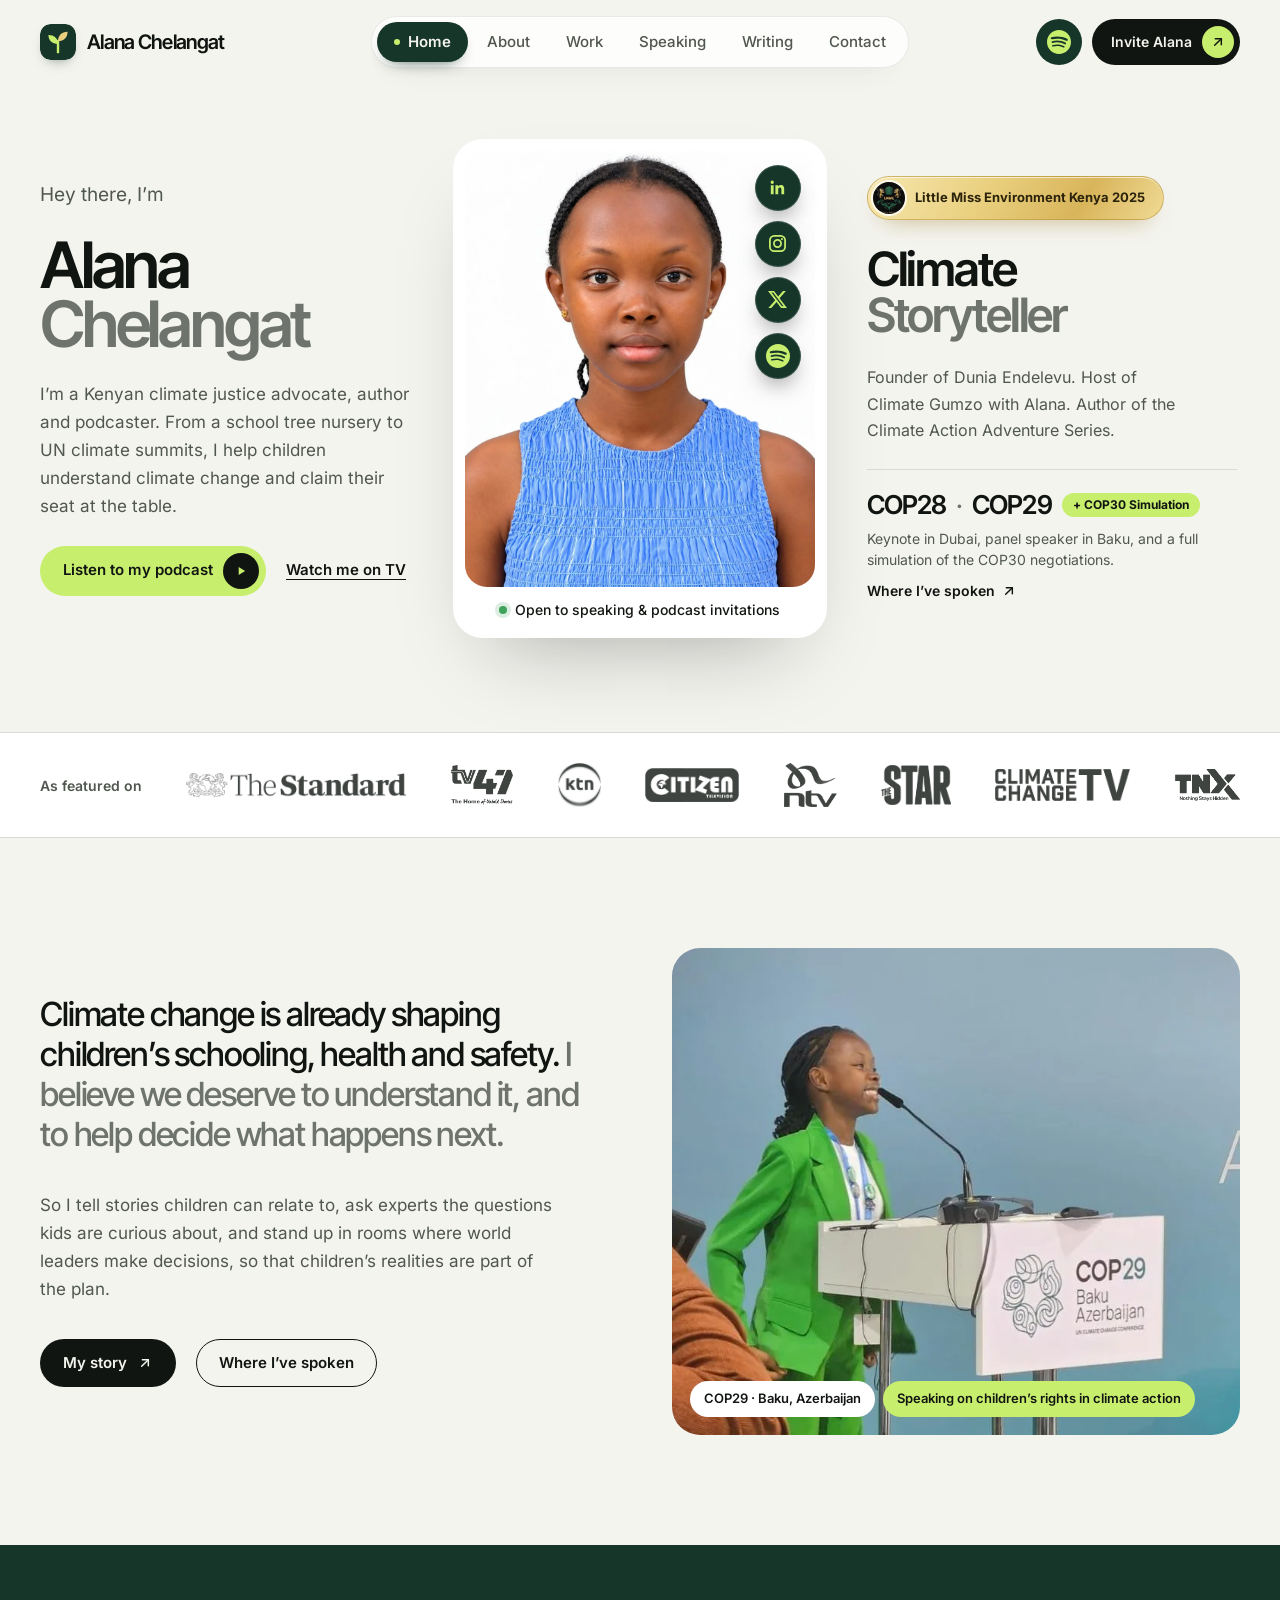
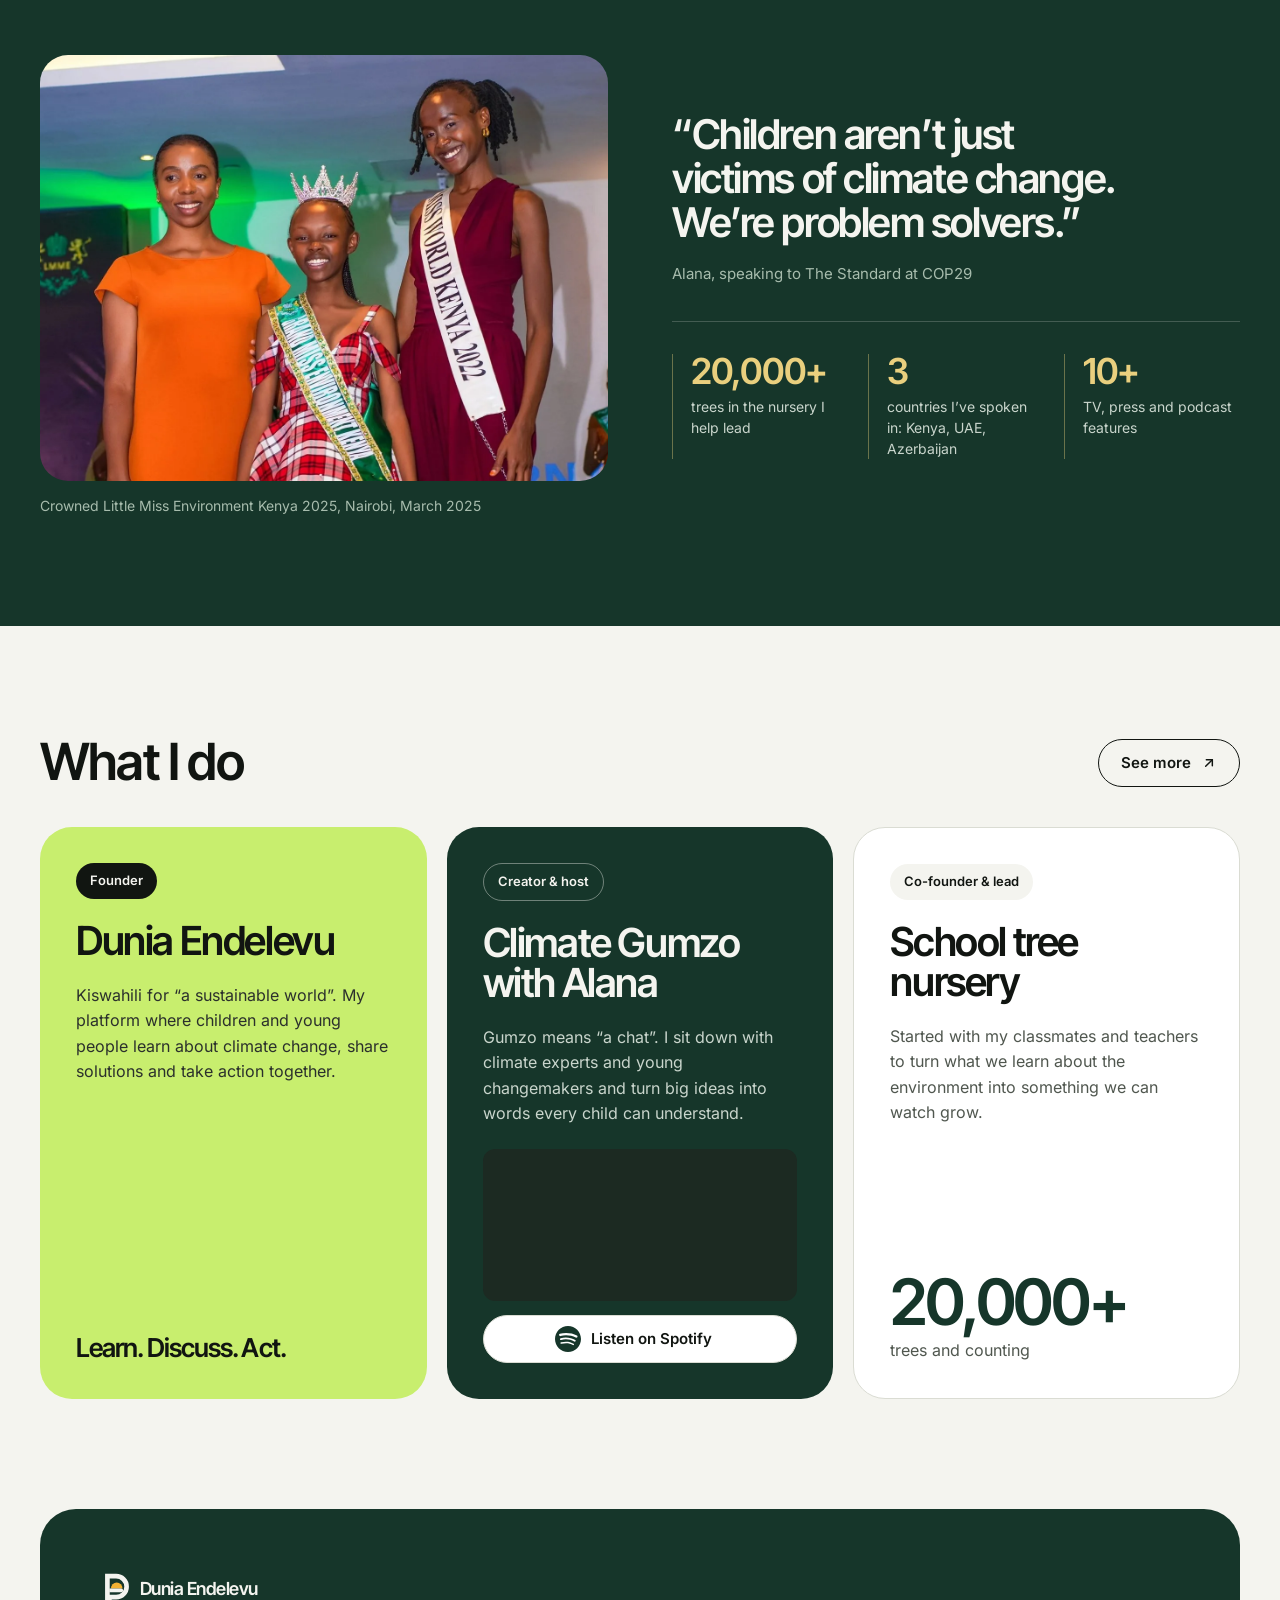
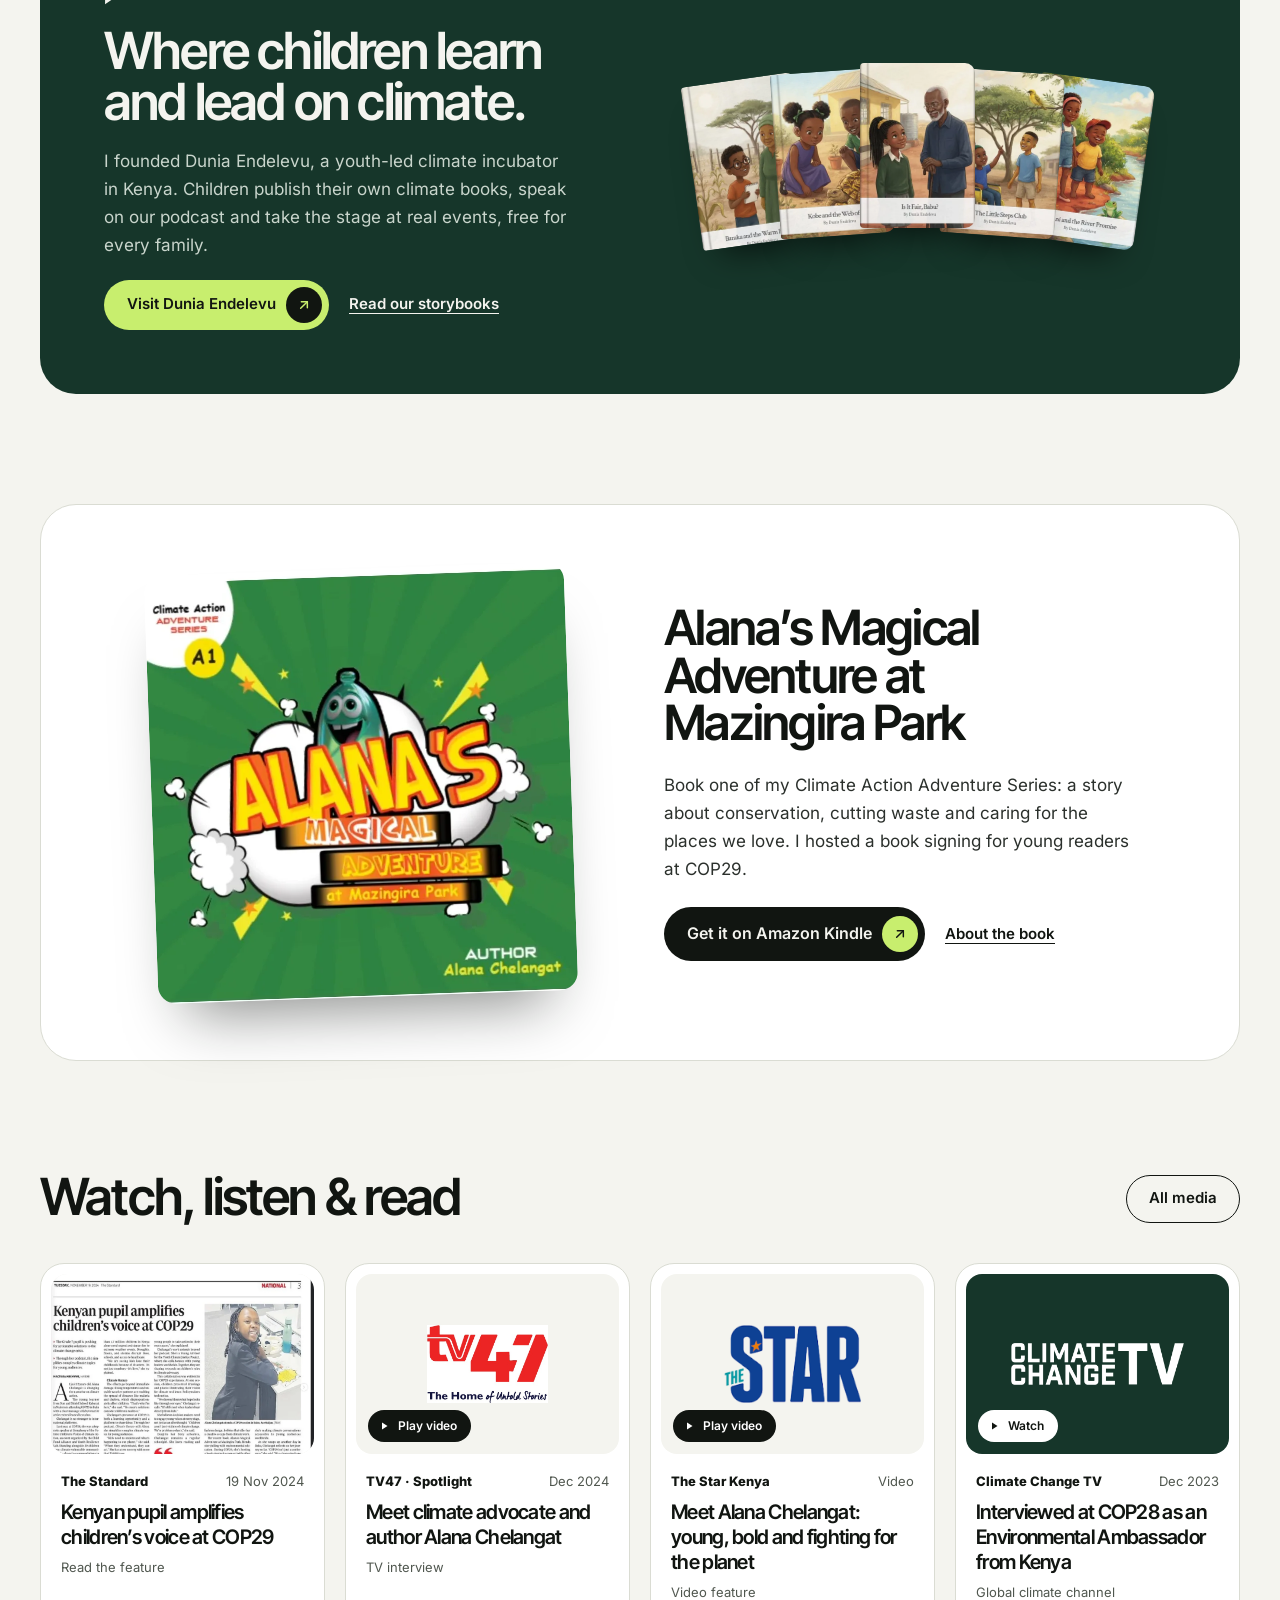
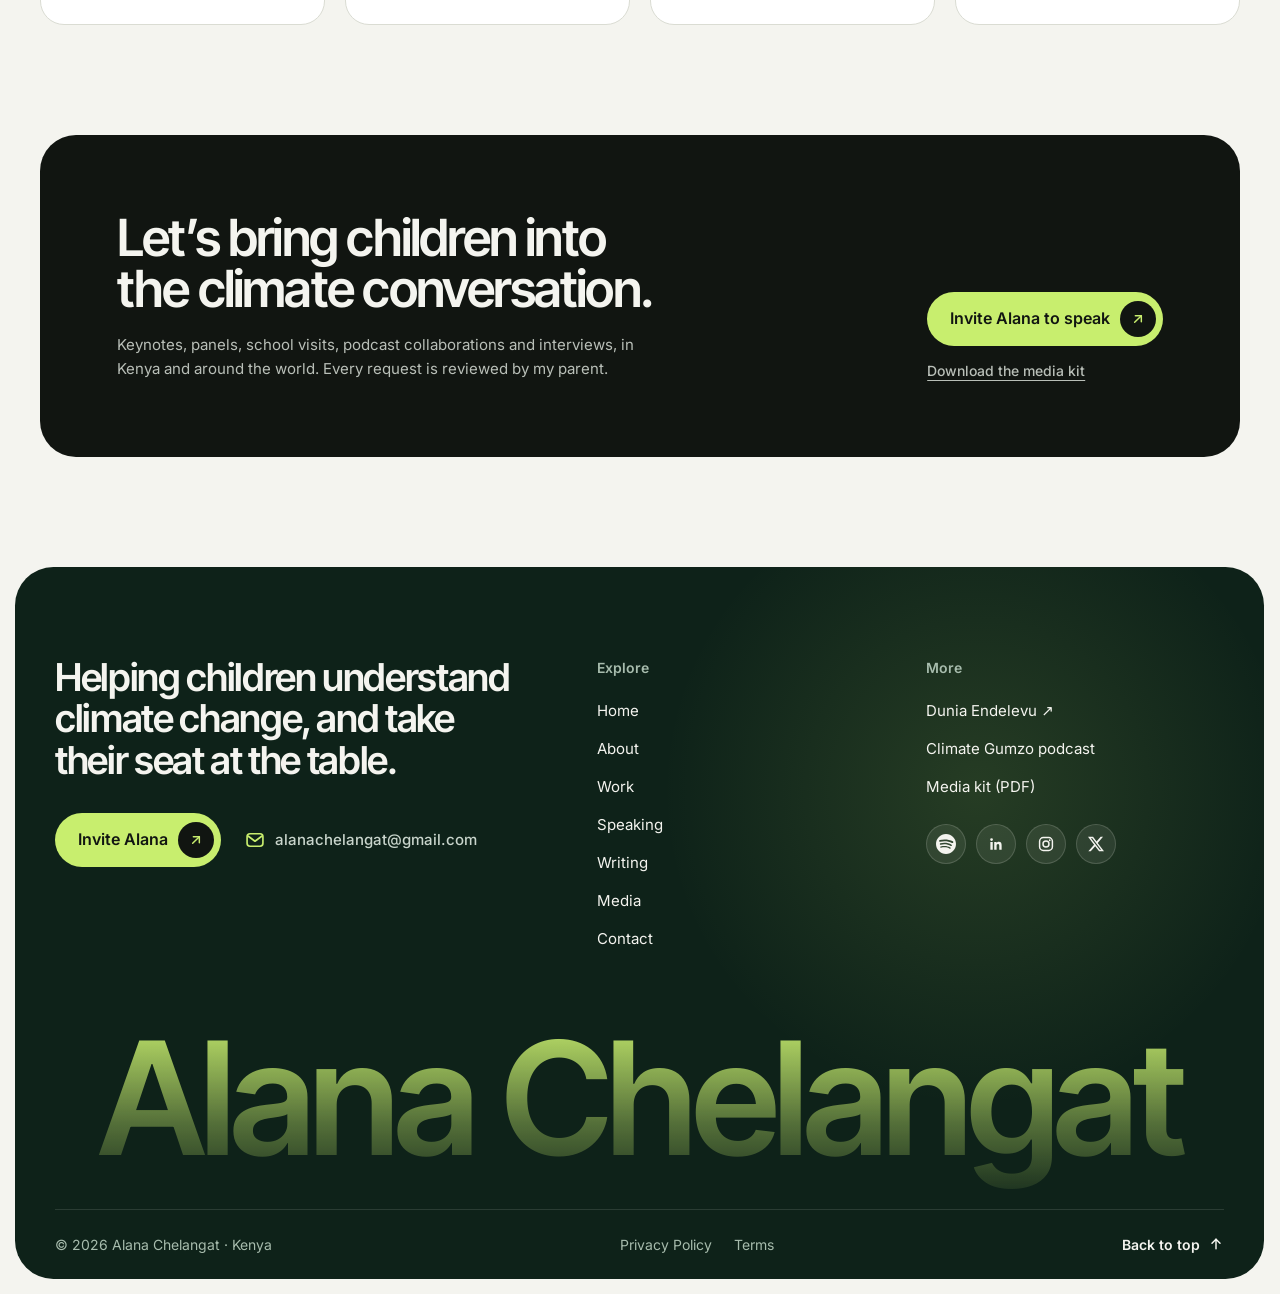
==== commit 773956a6: "Modern type, sprout logo, minimal footer, Dunia Endelevu section, Privacy and Terms - Inter Tight re" ====
--- a/index.html
+++ b/index.html
@@ -2,6 +2,7 @@
 <html lang="en">
 <head>
 <meta charset="utf-8">
+<script>document.documentElement.classList.add('js')</script>
 <meta name="viewport" content="width=device-width, initial-scale=1">
 <title>Alana Chelangat | Kenyan Climate Justice Advocate, Author & Podcaster</title>
 <meta name="description" content="Alana Chelangat is a Kenyan climate justice advocate, author and host of the Climate Gumzo with Alana podcast. Little Miss Environment Kenya 2025, COP28 keynote and COP29 speaker.">
@@ -28,12 +29,13 @@
 <meta name="theme-color" content="#16362A">
 <meta name="format-detection" content="telephone=no">
 <link rel="icon" href="favicon.ico" sizes="any">
+<link rel="icon" type="image/svg+xml" href="assets/icons/favicon.svg">
 <link rel="icon" type="image/png" sizes="32x32" href="assets/icons/favicon-32.png">
 <link rel="apple-touch-icon" href="assets/icons/apple-touch-icon.png">
 <link rel="manifest" href="site.webmanifest">
 <link rel="alternate" type="text/plain" href="llms.txt" title="Plain-text summary for AI assistants">
 <link rel="sitemap" type="application/xml" href="sitemap.xml">
-<link rel="preload" href="assets/fonts/playfair-display-latin-wght-normal.woff2" as="font" type="font/woff2" crossorigin>
+<link rel="preload" href="assets/fonts/inter-tight-latin-wght-normal.woff2" as="font" type="font/woff2" crossorigin>
 <link rel="preload" href="assets/fonts/inter-latin-wght-normal.woff2" as="font" type="font/woff2" crossorigin>
 <link rel="stylesheet" href="assets/css/style.css">
 <script type="application/ld+json">
@@ -184,6 +186,7 @@
   {
    "@type": "Organization",
    "@id": "https://samogera.github.io/alanachelangat/#dunia-endelevu",
+   "url": "https://dunia-endelevu.vercel.app/",
    "name": "Dunia Endelevu",
    "founder": {
     "@id": "https://samogera.github.io/alanachelangat/#alana"
@@ -220,9 +223,9 @@
 </head>
 <body>
 <a class="skip-link" href="#main">Skip to content</a>
-<header class="site-header">
+<header class="site-header brand-reveal">
   <div class="container header-inner">
-    <a class="brand" href="index.html" aria-label="Alana Chelangat, home">Alana Chelangat</a>
+    <a class="brand" href="index.html" aria-label="Alana Chelangat, home"><svg class="brand-mark" viewBox="0 0 64 64" aria-hidden="true" focusable="false"><rect width="64" height="64" rx="18" fill="#16362A"/><path d="M32 50V30" fill="none" stroke="#C8EE6E" stroke-width="4.2" stroke-linecap="round"/><path d="M32 35.5C21.5 35.5 15 29.2 15 19.5 25.5 19.5 32 25.6 32 35.5Z" fill="#C8EE6E"/><path d="M32 30.5C32 20.4 38.6 13.8 49 13.8 49 24 42.4 30.5 32 30.5Z" fill="#E9CF7E"/></svg><span class="brand-word">Alana Chelangat</span></a>
     <nav class="main-nav" aria-label="Main"><ul><li><a href="index.html" aria-current="page">Home</a></li><li><a href="about.html">About</a></li><li><a href="work.html">Work</a></li><li><a href="speaking.html">Speaking</a></li><li><a href="writing.html">Writing</a></li><li><a href="contact.html">Contact</a></li></ul></nav>
     <div class="header-actions">
       <a class="soc soc-header" href="https://open.spotify.com/show/2kU7BcWISSFWf1rI8klQaq" target="_blank" rel="noopener" aria-label="Listen to Climate Gumzo with Alana on Spotify"><svg class="g g-spotify" viewBox="0 0 24 24" fill="currentColor" aria-hidden="true" focusable="false"><path d="M12 0C5.4 0 0 5.4 0 12s5.4 12 12 12 12-5.4 12-12S18.66 0 12 0zm5.521 17.34c-.24.359-.66.48-1.021.24-2.82-1.74-6.36-2.101-10.561-1.141-.418.122-.779-.179-.899-.539-.12-.421.18-.78.54-.9 4.56-1.021 8.52-.6 11.64 1.32.42.18.479.659.301 1.02zm1.44-3.3c-.301.42-.841.6-1.262.3-3.239-1.98-8.159-2.58-11.939-1.38-.479.12-1.02-.12-1.14-.6-.12-.48.12-1.021.6-1.141C9.6 9.9 15 10.561 18.72 12.84c.361.181.54.78.241 1.2zm.12-3.36C15.24 8.4 8.82 8.16 5.16 9.301c-.6.179-1.2-.181-1.38-.721-.18-.601.18-1.2.72-1.381 4.26-1.26 11.28-1.02 15.721 1.621.539.3.719 1.02.419 1.56-.299.421-1.02.599-1.559.3z"/></svg></a>
@@ -353,6 +356,21 @@
       <p>Started with my classmates and teachers to turn what we learn about the environment into something we can watch grow.</p>
       <span class="foot"><span class="big-num">20,000+</span><span class="muted" style="display:block;margin-top:4px">trees and counting</span></span>
     </a>
+  </div>
+</section>
+
+<section class="container section-tight" aria-labelledby="dunia-home">
+  <div class="dunia-band">
+    <div class="dunia-band__copy">
+      <span class="dunia-band__brand"><svg class="dunia-mark" viewBox="10.5 6.5 44 55" aria-hidden="true" focusable="false"><path d="M12 8 H31 A22 22 0 0 1 31 52 H24 L12 60 Z M20 16 H31 A14 14 0 0 1 31 44 H20 Z" fill="currentColor" fill-rule="evenodd"/><path d="M22 33 A10 10 0 0 1 42 33 Z" fill="#F2B233"/><path d="M19.25 33 H39.75 A3.25 3.25 0 0 1 39.75 39.5 H19.25 Z" fill="currentColor"/></svg>Dunia Endelevu</span>
+      <h2 class="section-title" id="dunia-home">Where children learn and lead on climate.</h2>
+      <p class="lead">I founded Dunia Endelevu, a youth-led climate incubator in Kenya. Children publish their own climate books, speak on our podcast and take the stage at real events, free for every family.</p>
+      <div class="btn-row">
+        <a class="btn btn-accent btn-circle" href="https://dunia-endelevu.vercel.app/" target="_blank" rel="noopener">Visit Dunia Endelevu <span class="circle"><svg class="icon" viewBox="0 0 24 24" fill="none" stroke="currentColor" stroke-width="2.2" stroke-linecap="round" stroke-linejoin="round" aria-hidden="true"><path d="M7 17L17 7"/><path d="M8 7h9v9"/></svg></span></a>
+        <a class="text-link text-link--light" href="https://dunia-endelevu.vercel.app/learn.html" target="_blank" rel="noopener">Read our storybooks</a>
+      </div>
+    </div>
+    <a class="dunia-band__books" href="https://dunia-endelevu.vercel.app/learn.html" target="_blank" rel="noopener" aria-label="Dunia Endelevu storybooks"><picture><source srcset="assets/img/dunia/baraka.webp" type="image/webp"><img src="assets/img/dunia/baraka.jpg" alt="" width="300" height="430" loading="lazy" decoding="async"></picture><picture><source srcset="assets/img/dunia/kobe.webp" type="image/webp"><img src="assets/img/dunia/kobe.jpg" alt="" width="300" height="430" loading="lazy" decoding="async"></picture><picture><source srcset="assets/img/dunia/babu.webp" type="image/webp"><img src="assets/img/dunia/babu.jpg" alt="" width="300" height="430" loading="lazy" decoding="async"></picture><picture><source srcset="assets/img/dunia/little-steps.webp" type="image/webp"><img src="assets/img/dunia/little-steps.jpg" alt="" width="300" height="430" loading="lazy" decoding="async"></picture><picture><source srcset="assets/img/dunia/imani.webp" type="image/webp"><img src="assets/img/dunia/imani.jpg" alt="" width="300" height="430" loading="lazy" decoding="async"></picture></a>
   </div>
 </section>
 
@@ -412,16 +430,16 @@
       <div class="footer-top">
         <div class="footer-intro">
           <p class="footer-statement">Helping children understand climate change, and take their seat at the table.</p>
-          <span class="badge-lmme"><img src="assets/logos/little-mister-miss-environment-kenya.jpg" alt="" width="30" height="30" loading="lazy">Little Miss Environment Kenya 2025</span>
           <div class="footer-actions">
             <a class="btn btn-accent btn-circle btn-lg" href="contact.html">Invite Alana <span class="circle"><svg class="icon" viewBox="0 0 24 24" fill="none" stroke="currentColor" stroke-width="2.2" stroke-linecap="round" stroke-linejoin="round" aria-hidden="true"><path d="M7 17L17 7"/><path d="M8 7h9v9"/></svg></span></a>
             <a class="footer-mail" href="mailto:alanachelangat@gmail.com"><svg class="g g-mail" viewBox="0 0 24 24" fill="currentColor" aria-hidden="true" focusable="false"><rect x="2.5" y="4.5" width="19" height="15" rx="3.5" fill="none" stroke="currentColor" stroke-width="2"/><path d="M4 7.5l8 6 8-6" fill="none" stroke="currentColor" stroke-width="2" stroke-linecap="round" stroke-linejoin="round"/></svg><span>alanachelangat@gmail.com</span></a>
           </div>
         </div>
-        <div class="footer-cols">
-          <nav aria-labelledby="f-explore"><h2 class="footer-h" id="f-explore">Explore</h2><ul><li><a href="index.html">Home</a></li><li><a href="about.html">About</a></li><li><a href="work.html">Work</a></li><li><a href="speaking.html">Speaking</a></li><li><a href="writing.html">Writing</a></li><li><a href="contact.html">Contact</a></li></ul></nav>
-          <nav aria-labelledby="f-media"><h2 class="footer-h" id="f-media">Media</h2><ul><li><a href="media.html">Media &amp; press</a></li><li><a href="media.html#podcast">Climate Gumzo podcast</a></li><li><a href="media.html#on-screen">TV interviews</a></li><li><a href="media.html#press">In print &amp; online</a></li><li><a href="assets/docs/Alana-Chelangat-Media-Kit.pdf" download>Download media kit (PDF)</a></li></ul></nav>
-          <div><h2 class="footer-h" id="f-follow">Follow</h2><ul class="footer-follow" aria-labelledby="f-follow"><li><a href="https://open.spotify.com/show/2kU7BcWISSFWf1rI8klQaq" target="_blank" rel="noopener"><span class="soc soc-light" aria-hidden="true"><svg class="g g-spotify" viewBox="0 0 24 24" fill="currentColor" aria-hidden="true" focusable="false"><path d="M12 0C5.4 0 0 5.4 0 12s5.4 12 12 12 12-5.4 12-12S18.66 0 12 0zm5.521 17.34c-.24.359-.66.48-1.021.24-2.82-1.74-6.36-2.101-10.561-1.141-.418.122-.779-.179-.899-.539-.12-.421.18-.78.54-.9 4.56-1.021 8.52-.6 11.64 1.32.42.18.479.659.301 1.02zm1.44-3.3c-.301.42-.841.6-1.262.3-3.239-1.98-8.159-2.58-11.939-1.38-.479.12-1.02-.12-1.14-.6-.12-.48.12-1.021.6-1.141C9.6 9.9 15 10.561 18.72 12.84c.361.181.54.78.241 1.2zm.12-3.36C15.24 8.4 8.82 8.16 5.16 9.301c-.6.179-1.2-.181-1.38-.721-.18-.601.18-1.2.72-1.381 4.26-1.26 11.28-1.02 15.721 1.621.539.3.719 1.02.419 1.56-.299.421-1.02.599-1.559.3z"/></svg></span>Spotify</a></li><li><a href="https://www.linkedin.com/in/alanachelangat/" target="_blank" rel="noopener"><span class="soc soc-light" aria-hidden="true"><svg class="g g-linkedin" viewBox="0 0 24 24" fill="currentColor" aria-hidden="true" focusable="false"><path d="M20.447 20.452h-3.554v-5.569c0-1.328-.027-3.037-1.852-3.037-1.853 0-2.136 1.445-2.136 2.939v5.667H9.351V9h3.414v1.561h.046c.477-.9 1.637-1.85 3.37-1.85 3.601 0 4.267 2.37 4.267 5.455v6.286zM5.337 7.433a2.062 2.062 0 1 1 0-4.125 2.062 2.062 0 0 1 0 4.125zM7.119 20.452H3.555V9h3.564v11.452z"/></svg></span>LinkedIn</a></li><li><a href="https://www.instagram.com/alanachelangat.n/" target="_blank" rel="noopener"><span class="soc soc-light" aria-hidden="true"><svg class="g g-instagram" viewBox="0 0 24 24" fill="currentColor" aria-hidden="true" focusable="false"><rect x="2.4" y="2.4" width="19.2" height="19.2" rx="5.6" fill="none" stroke="currentColor" stroke-width="2.2"/><circle cx="12" cy="12" r="4.5" fill="none" stroke="currentColor" stroke-width="2.2"/><circle cx="17.6" cy="6.4" r="1.35"/></svg></span>Instagram</a></li><li><a href="https://x.com/AlanaChelangat" target="_blank" rel="noopener"><span class="soc soc-light" aria-hidden="true"><svg class="g g-x" viewBox="0 0 24 24" fill="currentColor" aria-hidden="true" focusable="false"><path d="M18.901 1.153h3.68l-8.04 9.19L24 22.846h-7.406l-5.8-7.584-6.638 7.584H.474l8.6-9.83L0 1.154h7.594l5.243 6.932ZM17.61 20.644h2.039L6.486 3.24H4.298Z"/></svg></span>X</a></li><li><a href="https://linktr.ee/alanachelangat" target="_blank" rel="noopener"><span class="soc soc-light" aria-hidden="true"><svg class="g g-link" viewBox="0 0 24 24" fill="currentColor" aria-hidden="true" focusable="false"><path d="M10 14a4 4 0 0 0 5.7 0l3-3a4 4 0 0 0-5.7-5.7l-1 1" fill="none" stroke="currentColor" stroke-width="2.1" stroke-linecap="round"/><path d="M14 10a4 4 0 0 0-5.7 0l-3 3a4 4 0 0 0 5.7 5.7l1-1" fill="none" stroke="currentColor" stroke-width="2.1" stroke-linecap="round"/></svg></span>Linktree</a></li></ul></div>
+        <div class="footer-cols footer-cols--2">
+          <nav aria-labelledby="f-explore"><h2 class="footer-h" id="f-explore">Explore</h2><ul><li><a href="index.html">Home</a></li><li><a href="about.html">About</a></li><li><a href="work.html">Work</a></li><li><a href="speaking.html">Speaking</a></li><li><a href="writing.html">Writing</a></li><li><a href="media.html">Media</a></li><li><a href="contact.html">Contact</a></li></ul></nav>
+          <div><h2 class="footer-h" id="f-more">More</h2><ul aria-labelledby="f-more"><li><a href="https://dunia-endelevu.vercel.app/" target="_blank" rel="noopener">Dunia Endelevu ↗</a></li><li><a href="media.html#podcast">Climate Gumzo podcast</a></li><li><a href="assets/docs/Alana-Chelangat-Media-Kit.pdf" download>Media kit (PDF)</a></li></ul>
+            <div class="footer-social" aria-label="Follow Alana"><a class="soc soc-light" href="https://open.spotify.com/show/2kU7BcWISSFWf1rI8klQaq" target="_blank" rel="noopener" aria-label="Climate Gumzo with Alana on Spotify"><svg class="g g-spotify" viewBox="0 0 24 24" fill="currentColor" aria-hidden="true" focusable="false"><path d="M12 0C5.4 0 0 5.4 0 12s5.4 12 12 12 12-5.4 12-12S18.66 0 12 0zm5.521 17.34c-.24.359-.66.48-1.021.24-2.82-1.74-6.36-2.101-10.561-1.141-.418.122-.779-.179-.899-.539-.12-.421.18-.78.54-.9 4.56-1.021 8.52-.6 11.64 1.32.42.18.479.659.301 1.02zm1.44-3.3c-.301.42-.841.6-1.262.3-3.239-1.98-8.159-2.58-11.939-1.38-.479.12-1.02-.12-1.14-.6-.12-.48.12-1.021.6-1.141C9.6 9.9 15 10.561 18.72 12.84c.361.181.54.78.241 1.2zm.12-3.36C15.24 8.4 8.82 8.16 5.16 9.301c-.6.179-1.2-.181-1.38-.721-.18-.601.18-1.2.72-1.381 4.26-1.26 11.28-1.02 15.721 1.621.539.3.719 1.02.419 1.56-.299.421-1.02.599-1.559.3z"/></svg></a><a class="soc soc-light" href="https://www.linkedin.com/in/alanachelangat/" target="_blank" rel="noopener" aria-label="Alana on LinkedIn"><svg class="g g-linkedin" viewBox="0 0 24 24" fill="currentColor" aria-hidden="true" focusable="false"><path d="M20.447 20.452h-3.554v-5.569c0-1.328-.027-3.037-1.852-3.037-1.853 0-2.136 1.445-2.136 2.939v5.667H9.351V9h3.414v1.561h.046c.477-.9 1.637-1.85 3.37-1.85 3.601 0 4.267 2.37 4.267 5.455v6.286zM5.337 7.433a2.062 2.062 0 1 1 0-4.125 2.062 2.062 0 0 1 0 4.125zM7.119 20.452H3.555V9h3.564v11.452z"/></svg></a><a class="soc soc-light" href="https://www.instagram.com/alanachelangat.n/" target="_blank" rel="noopener" aria-label="Alana on Instagram"><svg class="g g-instagram" viewBox="0 0 24 24" fill="currentColor" aria-hidden="true" focusable="false"><rect x="2.4" y="2.4" width="19.2" height="19.2" rx="5.6" fill="none" stroke="currentColor" stroke-width="2.2"/><circle cx="12" cy="12" r="4.5" fill="none" stroke="currentColor" stroke-width="2.2"/><circle cx="17.6" cy="6.4" r="1.35"/></svg></a><a class="soc soc-light" href="https://x.com/AlanaChelangat" target="_blank" rel="noopener" aria-label="Alana on X"><svg class="g g-x" viewBox="0 0 24 24" fill="currentColor" aria-hidden="true" focusable="false"><path d="M18.901 1.153h3.68l-8.04 9.19L24 22.846h-7.406l-5.8-7.584-6.638 7.584H.474l8.6-9.83L0 1.154h7.594l5.243 6.932ZM17.61 20.644h2.039L6.486 3.24H4.298Z"/></svg></a></div>
+          </div>
         </div>
       </div>
     </div>
@@ -429,7 +447,7 @@
     <div class="container">
       <div class="footer-bottom">
         <p>© <span data-year>2026</span> Alana Chelangat · Kenya</p>
-        <p class="footer-note"><svg width="18" height="18" viewBox="0 0 24 24" fill="none" stroke="currentColor" stroke-width="2" stroke-linecap="round" stroke-linejoin="round" aria-hidden="true"><path d="M12 3l7 3v6c0 4.5-3 7.5-7 9-4-1.5-7-4.5-7-9V6z"/><path d="M9 12l2 2 4-4"/></svg><span>Every request is reviewed by Alana’s parent.</span></p>
+        <nav class="footer-legal" aria-label="Legal"><a href="privacy.html">Privacy Policy</a><a href="terms.html">Terms</a></nav>
         <a class="to-top" href="#main" data-to-top>Back to top <svg class="icon" viewBox="0 0 24 24" fill="none" stroke="currentColor" stroke-width="2.2" stroke-linecap="round" stroke-linejoin="round" aria-hidden="true"><path d="M12 19V5"/><path d="M6 11l6-6 6 6"/></svg></a>
       </div>
     </div>
--- a/assets/css/style.css
+++ b/assets/css/style.css
@@ -3,13 +3,8 @@
    Fonts are self-hosted (SIL Open Font License, see assets/fonts). */
 
 @font-face {
-  font-family: "Playfair Display"; font-style: normal; font-display: swap; font-weight: 400 900;
-  src: url("../fonts/playfair-display-latin-wght-normal.woff2") format("woff2-variations"), url("../fonts/playfair-display-latin-wght-normal.woff2") format("woff2");
-  unicode-range: U+0000-00FF, U+0131, U+0152-0153, U+02BB-02BC, U+02C6, U+02DA, U+02DC, U+0304, U+0308, U+0329, U+2000-206F, U+20AC, U+2122, U+2191, U+2193, U+2212, U+2215, U+FEFF, U+FFFD;
-}
-@font-face {
-  font-family: "Playfair Display"; font-style: italic; font-display: swap; font-weight: 400 900;
-  src: url("../fonts/playfair-display-latin-wght-italic.woff2") format("woff2-variations"), url("../fonts/playfair-display-latin-wght-italic.woff2") format("woff2");
+  font-family: "Inter Tight"; font-style: normal; font-display: swap; font-weight: 100 900;
+  src: url("../fonts/inter-tight-latin-wght-normal.woff2") format("woff2-variations"), url("../fonts/inter-tight-latin-wght-normal.woff2") format("woff2");
   unicode-range: U+0000-00FF, U+0131, U+0152-0153, U+02BB-02BC, U+02C6, U+02DA, U+02DC, U+0304, U+0308, U+0329, U+2000-206F, U+20AC, U+2122, U+2191, U+2193, U+2212, U+2215, U+FEFF, U+FFFD;
 }
 @font-face {
@@ -36,7 +31,7 @@
   --green-ok: #3FA35B;
   --brand-green: #2E6B3F;
 
-  --font-display: "Playfair Display", "Iowan Old Style", Georgia, "Times New Roman", serif;
+  --font-display: "Inter Tight", "Inter", system-ui, -apple-system, "Segoe UI", sans-serif;
   --font-body: "Inter", system-ui, -apple-system, "Segoe UI", sans-serif;
   --font-mono: "Inter", system-ui, -apple-system, "Segoe UI", sans-serif;
 
@@ -86,18 +81,18 @@
 .bg-forest a:not(.btn) { color: var(--ground); }
 
 /* ---------- Type ---------- */
-.display { font-family: var(--font-display); letter-spacing: -0.01em; }
+.display { font-family: var(--font-display); letter-spacing: -0.035em; }
 .page-title {
-  font-family: var(--font-display); font-weight: 700;
-  font-size: clamp(42px, 5.4vw, 84px); line-height: 0.95; letter-spacing: -0.012em; text-wrap: balance;
+  font-family: var(--font-display); font-weight: 600;
+  font-size: clamp(42px, 5.4vw, 84px); line-height: 0.95; letter-spacing: -0.035em; text-wrap: balance;
 }
 .section-title {
-  font-family: var(--font-display); font-weight: 700;
-  font-size: clamp(36px, 4vw, 60px); line-height: 1; letter-spacing: -0.01em; text-wrap: balance;
+  font-family: var(--font-display); font-weight: 600;
+  font-size: clamp(36px, 4vw, 60px); line-height: 1; letter-spacing: -0.035em; text-wrap: balance;
 }
 .section-title-sm {
-  font-family: var(--font-display); font-weight: 700;
-  font-size: clamp(32px, 3.4vw, 50px); line-height: 1; letter-spacing: -0.01em;
+  font-family: var(--font-display); font-weight: 600;
+  font-size: clamp(32px, 3.4vw, 50px); line-height: 1; letter-spacing: -0.035em;
 }
 .lead { font-size: 17px; line-height: 1.65; color: var(--muted); text-wrap: pretty; }
 .bg-forest .lead { color: var(--forest-ink); }
@@ -170,7 +165,7 @@
 }
 .site-header.scrolled { background: rgba(244, 244, 239, .92); border-bottom-color: rgba(17, 21, 17, .08); box-shadow: 0 12px 32px -26px rgba(17, 21, 17, .5); }
 .header-inner { display: grid; grid-template-columns: 1fr auto 1fr; align-items: center; gap: 24px; min-height: var(--header-h); }
-.brand { justify-self: start; font-family: var(--font-display); font-weight: 700; font-size: 23px; letter-spacing: -0.01em; line-height: 1; text-decoration: none; color: var(--ink); white-space: nowrap; transition: color .3s ease; }
+.brand { justify-self: start; font-family: var(--font-display); font-weight: 600; font-size: 23px; letter-spacing: -0.035em; line-height: 1; text-decoration: none; color: var(--ink); white-space: nowrap; transition: color .3s ease; }
 .brand:hover { color: var(--forest); }
 .main-nav ul {
   display: flex; align-items: center; gap: 2px; padding: 5px; border-radius: 999px;
@@ -215,7 +210,7 @@
 .mm-links li { border-bottom: 1px solid rgba(244, 244, 239, .12); opacity: 0; transform: translateY(14px); transition: opacity .45s ease, transform .45s ease; transition-delay: calc(var(--i, 0) * 45ms + 60ms); }
 .mm-links a { display: flex; align-items: center; gap: 18px; padding: clamp(14px, 2.4vh, 20px) 0; color: var(--ground); text-decoration: none; }
 .mm-links .n { flex: 0 0 26px; font-family: var(--font-mono); font-size: 12px; font-weight: 700; color: var(--forest-muted); }
-.mm-links .t { flex: 1; font-family: var(--font-display); font-weight: 700; font-size: clamp(32px, 8vw, 52px); line-height: 1; letter-spacing: -0.01em; }
+.mm-links .t { flex: 1; font-family: var(--font-display); font-weight: 600; font-size: clamp(32px, 8vw, 52px); line-height: 1; letter-spacing: -0.035em; }
 .mm-links .icon { width: 24px; height: 24px; color: var(--accent); opacity: .35; transition: opacity .2s ease, transform .2s ease; }
 .mm-links a:hover .icon, .mm-links a[aria-current="page"] .icon { opacity: 1; transform: translate(2px, -2px); }
 .mm-links a:hover, .mm-links a[aria-current="page"] { color: var(--accent); }
@@ -263,7 +258,7 @@
 @media (min-width: 1100px) { .hero { min-height: 647px; } }
 .hero-intro { display: flex; flex-direction: column; gap: 26px; }
 .hello { font-size: 19px; color: var(--muted); }
-.hero-name { font-family: var(--font-display); font-weight: 700; font-size: clamp(44px, 4.15vw, 62px); line-height: 0.95; letter-spacing: -0.01em; text-transform: uppercase; }
+.hero-name { font-family: var(--font-display); font-weight: 600; font-size: clamp(44px, 4.15vw, 62px); line-height: 0.95; letter-spacing: -0.01em; text-transform: uppercase; }
 .hero-name span { display: block; }
 .hero-name .second { color: var(--muted-2); }
 .hero-intro .lead { max-width: 390px; }
@@ -284,13 +279,13 @@
   box-shadow: inset 0 1px 0 rgba(255, 255, 255, .65), 0 12px 24px -16px rgba(150, 112, 20, .8);
 }
 .badge-lmme img { flex: 0 0 auto; width: 32px; height: 32px; border-radius: 50%; object-fit: cover; box-shadow: 0 0 0 2px rgba(255, 255, 255, .8); }
-.hero-tag { font-family: var(--font-display); font-weight: 700; font-size: clamp(36px, 3.3vw, 50px); line-height: 0.98; letter-spacing: -0.01em; text-transform: uppercase; }
+.hero-tag { font-family: var(--font-display); font-weight: 600; font-size: clamp(36px, 3.3vw, 50px); line-height: 0.98; letter-spacing: -0.01em; text-transform: uppercase; }
 .hero-tag span { display: block; }
 .hero-tag .second { color: var(--muted-2); }
 .hero-side .lead { font-size: 16px; max-width: 330px; }
 .cop-line { display: flex; flex-direction: column; gap: 10px; padding-top: 22px; border-top: 1px solid var(--line); max-width: 370px; text-decoration: none; color: var(--ink); }
 .cop-line:hover { color: var(--ink); }
-.cop-line .cops { display: flex; flex-wrap: wrap; align-items: center; gap: 8px 10px; font-family: var(--font-display); font-weight: 700; font-size: 26px; line-height: 1; letter-spacing: -0.005em; }
+.cop-line .cops { display: flex; flex-wrap: wrap; align-items: center; gap: 8px 10px; font-family: var(--font-display); font-weight: 600; font-size: 26px; line-height: 1; letter-spacing: -0.035em; }
 .cop-line .sep { color: var(--muted-2); font-weight: 500; }
 .cop-line .sim { font-family: var(--font-body); font-size: 12px; font-weight: 700; letter-spacing: 0; background: var(--accent); color: var(--ink); border-radius: 999px; padding: 6px 11px; }
 .cop-line .t { font-size: 14px; line-height: 1.5; color: var(--muted); }
@@ -310,7 +305,7 @@
 .split.top { align-items: start; }
 .stack { display: flex; flex-direction: column; gap: 24px; }
 .stack-lg { display: flex; flex-direction: column; gap: 36px; }
-.statement { font-family: var(--font-display); font-weight: 500; font-size: clamp(28px, 2.6vw, 38px); line-height: 1.2; letter-spacing: -0.005em; text-wrap: pretty; }
+.statement { font-family: var(--font-display); font-weight: 500; font-size: clamp(28px, 2.6vw, 38px); line-height: 1.2; letter-spacing: -0.035em; text-wrap: pretty; }
 .statement .soft { color: var(--muted-2); }
 .bg-forest .statement .soft { color: var(--forest-muted); }
 .figure-cap { position: relative; }
@@ -324,10 +319,10 @@
 .pill-dark { background: var(--ink); color: var(--ground); }
 
 /* ---------- Quote + stats ---------- */
-.quote { font-family: var(--font-display); font-weight: 600; font-size: clamp(30px, 3.2vw, 48px); line-height: 1.08; letter-spacing: -0.008em; text-wrap: balance; }
+.quote { font-family: var(--font-display); font-weight: 600; font-size: clamp(30px, 3.2vw, 48px); line-height: 1.08; letter-spacing: -0.035em; text-wrap: balance; }
 .quote-cite { margin-top: 18px; font-size: 15px; color: var(--forest-muted); }
 .stats { display: grid; grid-template-columns: repeat(auto-fit, minmax(min(140px, 100%), 1fr)); gap: 24px; padding-top: 32px; border-top: 1px solid rgba(244, 244, 239, .2); }
-.stat-num { display: block; font-family: var(--font-display); font-weight: 700; font-size: 48px; line-height: 1; letter-spacing: -0.01em; color: var(--accent); }
+.stat-num { display: block; font-family: var(--font-display); font-weight: 600; font-size: 48px; line-height: 1; letter-spacing: -0.035em; color: var(--accent); }
 .stat-label { display: block; margin-top: 6px; font-size: 14px; line-height: 1.5; color: var(--forest-ink); }
 .caption { margin-top: 14px; font-size: 14px; color: var(--muted); }
 .bg-forest .caption { color: var(--forest-muted); }
@@ -339,7 +334,7 @@
   text-decoration: none; color: var(--ink); transition: transform .2s ease;
 }
 a.feature:hover { transform: translateY(-3px); color: var(--ink); }
-.feature h3 { font-family: var(--font-display); font-weight: 700; font-size: 40px; line-height: 1; letter-spacing: -0.01em; }
+.feature h3 { font-family: var(--font-display); font-weight: 600; font-size: 40px; line-height: 1; letter-spacing: -0.035em; }
 .feature p { font-size: 16px; line-height: 1.6; }
 .feature .foot { margin-top: auto; }
 .feature-accent { background: var(--accent); }
@@ -348,14 +343,14 @@
 .feature-forest p { color: var(--forest-ink); }
 .feature-white { background: var(--white); border: 1px solid var(--line); }
 .feature-white p { color: var(--muted); }
-.feature .big-num { font-family: var(--font-display); font-weight: 700; font-size: 64px; line-height: 1; letter-spacing: -0.014em; color: var(--forest); }
-.feature .tagline { font-family: var(--font-display); font-weight: 700; font-size: 26px; line-height: 1.1; letter-spacing: -0.005em; }
+.feature .big-num { font-family: var(--font-display); font-weight: 600; font-size: 64px; line-height: 1; letter-spacing: -0.035em; color: var(--forest); }
+.feature .tagline { font-family: var(--font-display); font-weight: 600; font-size: 26px; line-height: 1.1; letter-spacing: -0.035em; }
 .spotify-embed { width: 100%; border: 0; border-radius: 12px; display: block; background: var(--forest-2); }
 
 /* ---------- Book band ---------- */
 .book-band { background: var(--white); border: 1px solid var(--line); border-radius: var(--radius-xl); padding: clamp(28px, 5vw, 64px); display: grid; grid-template-columns: repeat(auto-fit, minmax(min(340px, 100%), 1fr)); gap: 48px; align-items: center; }
 .book-cover { width: 100%; max-width: 420px; justify-self: center; border-radius: 18px; box-shadow: 0 40px 60px -30px rgba(17, 21, 17, .5); transform: rotate(-2deg); }
-.book-title { font-family: var(--font-display); font-weight: 700; font-size: clamp(36px, 3.8vw, 56px); line-height: 0.98; letter-spacing: -0.01em; text-wrap: balance; }
+.book-title { font-family: var(--font-display); font-weight: 600; font-size: clamp(36px, 3.8vw, 56px); line-height: 0.98; letter-spacing: -0.035em; text-wrap: balance; }
 
 /* ---------- Media cards ---------- */
 .card-grid { display: grid; grid-template-columns: repeat(auto-fit, minmax(min(280px, 100%), 1fr)); gap: 20px; }
@@ -377,13 +372,13 @@
 .card-meta { display: flex; justify-content: space-between; gap: 10px; font-size: 13px; }
 .card-meta strong { font-weight: 800; }
 .card-meta span { color: var(--muted); }
-.card-title { font-family: var(--font-display); font-weight: 600; font-size: 20px; line-height: 1.25; }
+.card-title { font-family: var(--font-display); letter-spacing: -0.035em; font-weight: 600; font-size: 20px; line-height: 1.25; }
 .card-note { font-size: 13px; color: var(--muted); }
 
 /* ---------- CTA ---------- */
 .cta { background: var(--ink); color: var(--ground); border-radius: var(--radius-xl); padding: clamp(36px, 6vw, 88px); display: flex; flex-wrap: wrap; align-items: flex-end; justify-content: space-between; gap: 32px 40px; }
 .cta .cta-text { flex: 1 1 520px; }
-.cta h2 { font-family: var(--font-display); font-weight: 700; font-size: clamp(34px, 4vw, 60px); line-height: 1; letter-spacing: -0.01em; text-wrap: balance; }
+.cta h2 { font-family: var(--font-display); font-weight: 600; font-size: clamp(34px, 4vw, 60px); line-height: 1; letter-spacing: -0.035em; text-wrap: balance; }
 .cta p { margin-top: 18px; font-size: 15px; line-height: 1.6; color: #B9BFB8; max-width: 520px; }
 .cta .actions { display: flex; flex-direction: column; align-items: flex-start; gap: 14px; }
 .cta .actions a.text-link { color: #B9BFB8; font-weight: 500; font-size: 14px; }
@@ -403,7 +398,7 @@
 .footer-card > .container:first-child { padding-top: clamp(56px, 7vw, 96px); }
 .footer-top { display: grid; grid-template-columns: minmax(0, 1fr) minmax(0, 1.35fr); gap: clamp(44px, 6vw, 96px); }
 .footer-intro { display: flex; flex-direction: column; align-items: flex-start; gap: 26px; }
-.footer-statement { font-family: var(--font-display); font-weight: 600; font-size: clamp(28px, 3vw, 42px); line-height: 1.08; letter-spacing: -0.008em; text-wrap: balance; max-width: 520px; }
+.footer-statement { font-family: var(--font-display); font-weight: 600; font-size: clamp(28px, 3vw, 42px); line-height: 1.08; letter-spacing: -0.035em; text-wrap: balance; max-width: 520px; }
 .footer-actions { display: flex; flex-wrap: wrap; align-items: center; gap: 14px 24px; margin-top: 6px; }
 .footer-mail { display: inline-flex; align-items: center; gap: 10px; color: var(--forest-ink); font-size: 15px; font-weight: 500; text-decoration: none; overflow-wrap: anywhere; }
 .footer-mail .g { flex: 0 0 auto; width: 20px; height: 20px; color: var(--accent); }
@@ -428,7 +423,7 @@
 .to-top { display: inline-flex; align-items: center; gap: 8px; color: var(--ground); font-weight: 600; text-decoration: none; }
 .to-top:hover { color: var(--accent); }
 .footer-wordmark {
-  font-family: var(--font-display); font-weight: 700; font-size: 12.4vw; font-size: 12.6cqi; line-height: .92; letter-spacing: -0.015em;
+  font-family: var(--font-display); font-weight: 600; font-size: 12.4vw; font-size: 12.6cqi; line-height: .92; letter-spacing: -0.035em;
   white-space: nowrap; text-align: center; margin: clamp(36px, 6vw, 80px) 0 6px; padding: 0 2% .2em; user-select: none;
   color: rgba(200, 238, 110, .5);
   background: linear-gradient(180deg, rgba(200, 238, 110, .92) 0%, rgba(200, 238, 110, .38) 55%, rgba(200, 238, 110, .04) 100%);
@@ -449,10 +444,10 @@
 .portrait-stack::before { content: ""; position: absolute; top: 28px; left: 28px; right: 0; bottom: 0; background: var(--accent); border-radius: 32px; }
 .portrait-stack img { position: relative; width: 100%; aspect-ratio: 1 / 1; object-fit: cover; border-radius: 32px; }
 .portrait-stack .pill { position: absolute; left: 20px; bottom: 48px; }
-.story-lead { font-family: var(--font-display); font-weight: 500; font-size: clamp(24px, 2.1vw, 30px); line-height: 1.3; letter-spacing: 0em; text-wrap: pretty; }
+.story-lead { font-family: var(--font-display); font-weight: 500; font-size: clamp(24px, 2.1vw, 30px); line-height: 1.3; letter-spacing: -0.035em; text-wrap: pretty; }
 .story p.body { font-size: 17px; line-height: 1.7; color: var(--muted); text-wrap: pretty; }
 .quote-card { background: var(--white); border-radius: var(--radius-md); padding: 28px; }
-.quote-card p { font-family: var(--font-display); font-weight: 600; font-size: 26px; line-height: 1.25; letter-spacing: 0em; }
+.quote-card p { font-family: var(--font-display); font-weight: 600; font-size: 26px; line-height: 1.25; letter-spacing: -0.035em; }
 .quote-card footer { margin-top: 12px; font-size: 14px; color: var(--muted); }
 .timeline { display: grid; grid-template-columns: repeat(auto-fit, minmax(min(280px, 100%), 1fr)); gap: 20px; }
 .milestone { background: var(--ground); border-radius: var(--radius-md); padding: 10px; display: flex; flex-direction: column; transition: transform .2s ease; }
@@ -465,15 +460,15 @@
 .milestone .date.light { background: var(--white); color: var(--ink); }
 .milestone .text { padding: 18px 10px 14px; display: flex; flex-direction: column; gap: 8px; }
 .milestone .place { font-size: 13px; font-weight: 600; color: var(--brand-green); }
-.milestone h3 { font-family: var(--font-display); font-weight: 700; font-size: 21px; line-height: 1.2; }
+.milestone h3 { font-family: var(--font-display); letter-spacing: -0.035em; font-weight: 600; font-size: 21px; line-height: 1.2; }
 .milestone p { font-size: 14px; line-height: 1.55; color: var(--muted); }
 .tile-300 { display: flex; aspect-ratio: 4 / 3; border-radius: var(--radius-sm); background: var(--forest); color: var(--ground); align-items: center; gap: 18px; padding: 18px; position: relative; }
 .tile-300 img { width: 92px; height: 148px; object-fit: cover; border-radius: 10px; flex: 0 0 auto; }
-.tile-300 strong { display: block; font-family: var(--font-display); font-weight: 700; font-size: 44px; line-height: 1; color: var(--accent); }
+.tile-300 strong { display: block; font-family: var(--font-display); letter-spacing: -0.035em; font-weight: 600; font-size: 44px; line-height: 1; color: var(--accent); }
 .tile-300 span.t { font-size: 13px; line-height: 1.4; color: var(--forest-ink); }
 .word-grid { display: grid; grid-template-columns: repeat(auto-fit, minmax(min(300px, 100%), 1fr)); gap: 20px; }
 .word { background: var(--white); border-radius: var(--radius-md); padding: 32px; display: flex; flex-direction: column; gap: 14px; min-height: 230px; }
-.word strong { font-family: var(--font-display); font-weight: 700; font-size: 38px; letter-spacing: -0.005em; }
+.word strong { font-family: var(--font-display); font-weight: 600; font-size: 38px; letter-spacing: -0.035em; }
 .word em { font-size: 18px; color: var(--brand-green); }
 .word span { margin-top: auto; font-size: 14px; color: var(--muted); }
 .honours { display: flex; flex-direction: column; gap: 12px; }
@@ -493,17 +488,17 @@
 .project-visual { aspect-ratio: 5 / 4; border-radius: var(--radius-lg); display: flex; flex-direction: column; justify-content: space-between; padding: clamp(28px, 4vw, 48px); }
 .project-visual.forest { background: var(--forest); color: var(--ground); }
 .project-visual.accent { background: var(--accent); color: var(--ink); }
-.project-visual .words { font-family: var(--font-display); font-weight: 700; font-size: clamp(52px, 6vw, 92px); line-height: .95; letter-spacing: -0.014em; }
+.project-visual .words { font-family: var(--font-display); font-weight: 600; font-size: clamp(52px, 6vw, 92px); line-height: .95; letter-spacing: -0.035em; }
 .project-visual .words span { display: block; }
 .project-visual .words .hl { color: var(--accent); }
-.project-visual .num { font-family: var(--font-display); font-weight: 700; font-size: clamp(64px, 7vw, 112px); line-height: .95; letter-spacing: -0.015em; }
-.project-title { font-family: var(--font-display); font-weight: 700; font-size: clamp(38px, 3.8vw, 58px); line-height: 1; letter-spacing: -0.01em; }
+.project-visual .num { font-family: var(--font-display); font-weight: 600; font-size: clamp(64px, 7vw, 112px); line-height: .95; letter-spacing: -0.035em; }
+.project-title { font-family: var(--font-display); font-weight: 600; font-size: clamp(38px, 3.8vw, 58px); line-height: 1; letter-spacing: -0.035em; }
 .role-pill { align-self: flex-start; background: var(--white); border: 1px solid var(--line); border-radius: 999px; padding: 8px 14px; font-size: 13px; font-weight: 600; }
 .bg-forest .role-pill { background: transparent; border-color: rgba(244, 244, 239, .4); }
 .mini-card { border-radius: 32px; padding: 28px; display: flex; flex-wrap: wrap; gap: 24px; align-items: center; text-decoration: none; color: var(--ink); }
 .mini-card img { flex: 0 0 180px; width: 180px; height: 180px; object-fit: cover; border-radius: 20px; }
 .mini-card .txt { flex: 1 1 220px; display: flex; flex-direction: column; gap: 12px; }
-.mini-card h2, .mini-card h3 { font-family: var(--font-display); font-weight: 700; font-size: 30px; line-height: 1.05; letter-spacing: -0.005em; }
+.mini-card h2, .mini-card h3 { font-family: var(--font-display); font-weight: 600; font-size: 30px; line-height: 1.05; letter-spacing: -0.035em; }
 .mini-card p { font-size: 15px; line-height: 1.6; color: var(--muted); }
 
 /* ---------- Speaking ---------- */
@@ -519,15 +514,15 @@
 .stage .meta { display: flex; justify-content: space-between; gap: 10px; font-size: 13px; }
 .stage .meta strong { font-weight: 800; }
 .stage .meta span { font-family: var(--font-mono); color: var(--muted); }
-.stage h3 { font-family: var(--font-display); font-weight: 700; font-size: 21px; line-height: 1.2; }
+.stage h3 { font-family: var(--font-display); letter-spacing: -0.035em; font-weight: 600; font-size: 21px; line-height: 1.2; }
 .stage p { font-size: 14px; line-height: 1.55; color: var(--muted); }
-.stage .say { font-family: var(--font-display); font-weight: 600; font-size: 16px; line-height: 1.35; color: var(--ink); }
+.stage .say { font-family: var(--font-display); letter-spacing: -0.035em; font-weight: 600; font-size: 16px; line-height: 1.35; color: var(--ink); }
 .talks { display: grid; grid-template-columns: repeat(auto-fit, minmax(min(260px, 100%), 1fr)); gap: 36px; }
 .talk { display: flex; flex-direction: column; gap: 14px; padding-top: 24px; border-top: 1px solid rgba(244, 244, 239, .25); }
 .talk .n { font-family: var(--font-mono); font-size: 14px; font-weight: 700; color: var(--accent); }
-.talk h3 { font-family: var(--font-display); font-weight: 600; font-size: 24px; line-height: 1.15; }
+.talk h3 { font-family: var(--font-display); letter-spacing: -0.035em; font-weight: 600; font-size: 24px; line-height: 1.15; }
 .talk p { font-size: 15px; line-height: 1.65; color: var(--forest-ink); }
-.more-line { margin-top: 44px; padding-top: 28px; border-top: 1px solid rgba(244, 244, 239, .25); font-family: var(--font-display); font-weight: 600; font-size: 22px; line-height: 1.35; }
+.more-line { margin-top: 44px; padding-top: 28px; border-top: 1px solid rgba(244, 244, 239, .25); font-family: var(--font-display); letter-spacing: -0.035em; font-weight: 600; font-size: 22px; line-height: 1.35; }
 .more-line span { color: var(--forest-ink); }
 
 /* ---------- Media ---------- */
@@ -535,7 +530,7 @@
 .podcast-head { display: flex; flex-wrap: wrap; gap: 28px; align-items: flex-end; }
 .podcast-head > picture img { flex: 0 0 200px; width: 200px; height: 200px; object-fit: cover; border-radius: 22px; box-shadow: 0 30px 50px -25px rgba(0, 0, 0, .6); }
 .podcast-head .txt { flex: 1 1 240px; display: flex; flex-direction: column; gap: 14px; }
-.podcast-head h2 { font-family: var(--font-display); font-weight: 700; font-size: clamp(34px, 3.4vw, 50px); line-height: .98; letter-spacing: -0.01em; }
+.podcast-head h2 { font-family: var(--font-display); font-weight: 600; font-size: clamp(34px, 3.4vw, 50px); line-height: .98; letter-spacing: -0.035em; }
 .podcast-head p { font-size: 16px; line-height: 1.6; color: var(--forest-ink); }
 .press-feature { display: grid; grid-template-columns: repeat(auto-fit, minmax(min(420px, 100%), 1fr)); gap: 56px; align-items: center; }
 .clipping { display: block; background: var(--ground); border-radius: var(--radius-lg); padding: clamp(20px, 3vw, 40px); }
@@ -544,7 +539,7 @@
 .press-list { border-top: 1px solid var(--line); }
 .press-row { display: flex; flex-wrap: wrap; align-items: center; gap: 16px 32px; padding: 22px 12px; border-bottom: 1px solid var(--line); text-decoration: none; color: var(--ink); border-radius: 14px; transition: background-color .15s ease; }
 .press-row:hover { background: var(--ground); color: var(--ink); }
-.press-row .logo-box { flex: 0 0 200px; height: 68px; background: var(--white); border: 1px solid var(--line); border-radius: 16px; display: flex; align-items: center; justify-content: center; gap: 10px; padding: 0 18px; font-family: var(--font-display); font-weight: 700; font-size: 19px; letter-spacing: -0.005em; text-align: center; line-height: 1.05; transition: border-color .15s ease; }
+.press-row .logo-box { flex: 0 0 200px; height: 68px; background: var(--white); border: 1px solid var(--line); border-radius: 16px; display: flex; align-items: center; justify-content: center; gap: 10px; padding: 0 18px; font-family: var(--font-display); font-weight: 600; font-size: 19px; letter-spacing: -0.035em; text-align: center; line-height: 1.05; transition: border-color .15s ease; }
 .press-row:hover .logo-box { border-color: var(--ink); }
 .press-row .logo-box.black { background: var(--ink); border-color: var(--ink); color: var(--white); }
 .press-row .logo-box.forest { background: var(--forest); border-color: var(--forest); color: var(--white); }
@@ -555,14 +550,14 @@
 .press-row .logo-box.ucc img { height: 46px; max-height: none; }
 .press-row .info { flex: 1 1 400px; display: flex; flex-direction: column; gap: 4px; }
 .press-row .info strong { font-size: 14px; font-weight: 800; }
-.press-row .info span { font-family: var(--font-display); font-weight: 600; font-size: 21px; line-height: 1.25; }
+.press-row .info span { font-family: var(--font-display); letter-spacing: -0.035em; font-weight: 600; font-size: 21px; line-height: 1.25; }
 .press-row .when { flex: 0 0 90px; font-size: 14px; color: var(--muted); }
 .guest-card { background: var(--white); border: 1px solid var(--line); border-radius: var(--radius-md); padding: 16px; display: flex; gap: 20px; align-items: center; text-decoration: none; color: var(--ink); transition: transform .2s ease; }
 .guest-card:hover { transform: translateY(-3px); color: var(--ink); }
 .guest-card img { flex: 0 0 120px; width: 120px; height: 120px; border-radius: 16px; object-fit: cover; }
 .guest-card .txt { display: flex; flex-direction: column; gap: 8px; }
 .guest-card strong { font-size: 13px; font-weight: 800; }
-.guest-card .t { font-family: var(--font-display); font-weight: 600; font-size: 21px; line-height: 1.2; }
+.guest-card .t { font-family: var(--font-display); letter-spacing: -0.035em; font-weight: 600; font-size: 21px; line-height: 1.2; }
 .guest-card .n { font-size: 13px; color: var(--muted); }
 .kit { background: var(--forest); color: var(--ground); border-radius: var(--radius-xl); padding: clamp(28px, 4.5vw, 60px); display: flex; flex-direction: column; gap: 44px; }
 .bio-box { background: var(--ground); color: var(--ink); border-radius: var(--radius-md); padding: 28px; display: flex; flex-direction: column; gap: 16px; }
@@ -584,7 +579,7 @@
 .facts dd { font-size: 16px; font-weight: 600; margin-top: 4px; }
 .themes { display: grid; grid-template-columns: repeat(auto-fit, minmax(min(300px, 100%), 1fr)); gap: 40px; }
 .theme { display: flex; flex-direction: column; gap: 12px; padding-top: 22px; border-top: 2px solid var(--ink); }
-.theme h3 { font-family: var(--font-display); font-weight: 600; font-size: 24px; letter-spacing: 0em; }
+.theme h3 { font-family: var(--font-display); font-weight: 600; font-size: 24px; letter-spacing: -0.035em; }
 .theme p { font-size: 15px; line-height: 1.65; color: var(--muted); }
 .article-card { background: var(--forest); color: var(--ground); text-decoration: none; border-radius: var(--radius-lg); padding: 36px; display: flex; flex-direction: column; gap: 20px; min-height: 300px; transition: transform .2s ease; }
 .article-card:hover { transform: translateY(-3px); color: var(--ground); }
@@ -592,7 +587,7 @@
 .article-src img { flex: 0 0 auto; width: 56px; height: 56px; object-fit: contain; background: var(--white); border-radius: 14px; padding: 6px; }
 .article-src strong { display: block; font-size: 15px; font-weight: 700; color: var(--ground); }
 .article-src span span { display: block; margin-top: 2px; font-size: 13px; color: var(--forest-muted); }
-.article-card .t { flex: 1; font-family: var(--font-display); font-weight: 600; font-size: clamp(26px, 2.4vw, 34px); line-height: 1.15; letter-spacing: -0.005em; }
+.article-card .t { flex: 1; font-family: var(--font-display); font-weight: 600; font-size: clamp(26px, 2.4vw, 34px); line-height: 1.15; letter-spacing: -0.035em; }
 .article-card p { font-size: 15px; line-height: 1.6; color: var(--forest-ink); }
 
 /* ---------- Contact ---------- */
@@ -607,7 +602,7 @@
 .note { background: var(--forest); color: #DCE5DE; border-radius: var(--radius-md); padding: 26px; display: flex; gap: 16px; align-items: flex-start; font-size: 15px; line-height: 1.6; }
 .note .ico { flex: 0 0 40px; width: 40px; height: 40px; border-radius: 50%; background: var(--accent); color: var(--ink); display: flex; align-items: center; justify-content: center; }
 .form-card { background: var(--white); border: 1px solid var(--line); border-radius: 32px; padding: clamp(24px, 3.5vw, 44px); }
-.form-card h2 { font-family: var(--font-display); font-weight: 700; font-size: 30px; letter-spacing: -0.005em; margin-bottom: 22px; }
+.form-card h2 { font-family: var(--font-display); font-weight: 600; font-size: 30px; letter-spacing: -0.035em; margin-bottom: 22px; }
 .form-grid { display: grid; grid-template-columns: repeat(auto-fit, minmax(min(220px, 100%), 1fr)); gap: 18px; }
 .field { display: flex; flex-direction: column; gap: 8px; margin-bottom: 18px; }
 .form-grid .field { margin-bottom: 0; }
@@ -639,7 +634,7 @@
 .video-modal.portrait .frame { aspect-ratio: 9 / 16; max-height: 76vh; margin-inline: auto; }
 .video-modal iframe { position: absolute; inset: 0; width: 100%; height: 100%; border: 0; }
 .video-modal .bar { display: flex; flex-wrap: wrap; align-items: center; justify-content: space-between; gap: 12px; margin-top: 14px; color: var(--ground); }
-.video-modal .bar strong { font-family: var(--font-display); font-size: 18px; font-weight: 600; }
+.video-modal .bar strong { font-family: var(--font-display); letter-spacing: -0.035em; font-size: 18px; font-weight: 600; }
 .video-modal .bar a { color: var(--ground); font-size: 14px; font-weight: 600; }
 .video-modal .close { position: absolute; top: 4px; right: 0; z-index: 2; width: 44px; height: 44px; border-radius: 50%; border: 0; background: var(--white); color: var(--ink); cursor: pointer; display: flex; align-items: center; justify-content: center; }
 
@@ -656,8 +651,8 @@
 .stat-num { color: var(--gold); font-size: clamp(34px, 2.8vw, 42px); }
 .stats { gap: 20px; }
 .stats > p { padding-left: 18px; border-left: 1px solid rgba(233, 207, 126, .4); }
-.hero-name { font-weight: 800; letter-spacing: 0; }
-.hero-tag { letter-spacing: 0; }
+.hero-name { font-weight: 600; letter-spacing: -0.05em; text-transform: none; font-size: clamp(50px, 5vw, 76px); line-height: .92; }
+.hero-tag { font-weight: 600; letter-spacing: -0.045em; text-transform: none; font-size: clamp(40px, 3.7vw, 58px); }
 
 /* ---------- Phone sliders: long stacks become swipeable cards ---------- */
 .slider-dots { display: none; }
@@ -712,3 +707,54 @@
   .site-header, .site-footer, .video-modal, .menu-toggle, .mobile-menu { display: none !important; }
   body { background: #fff; }
 }
+
+/* ---------- Logo: a sprout mark and the name ---------- */
+.brand { display: inline-flex; align-items: center; gap: 11px; }
+.brand-mark { flex: 0 0 auto; width: 36px; height: 36px; border-radius: 11px; box-shadow: 0 6px 14px -8px rgba(22, 54, 42, .7); transition: transform .35s ease; }
+.brand:hover .brand-mark { transform: rotate(-6deg); }
+.brand-word { font-family: var(--font-display); font-weight: 600; font-size: 20px; letter-spacing: -0.035em; }
+/* Home: the hero already shows the name, so the logo appears once it has scrolled away */
+.js .brand-reveal .brand { opacity: 0; visibility: hidden; transform: translateY(6px); transition: opacity .35s ease, transform .35s ease, visibility 0s linear .35s; }
+.js .brand-reveal.show-brand .brand { opacity: 1; visibility: visible; transform: none; transition: opacity .35s ease, transform .35s ease, visibility 0s; }
+
+/* ---------- Footer: fewer things, more room ---------- */
+.footer-cols--2 { grid-template-columns: repeat(2, minmax(0, 1fr)); }
+.footer-social { display: flex; flex-wrap: wrap; gap: 10px; margin-top: 26px; }
+.footer-social .soc { width: 40px; height: 40px; }
+.footer-social .soc .g { width: 16px; height: 16px; }
+.footer-social .soc .g-spotify { width: 20px; height: 20px; }
+.footer-legal { display: flex; flex-wrap: wrap; gap: 8px 22px; }
+.footer-legal a { color: var(--forest-muted); text-decoration: none; }
+.footer-legal a:hover { color: var(--accent); }
+@media (max-width: 640px) { .footer-bottom { flex-direction: column; align-items: flex-start; } }
+
+/* ---------- Dunia Endelevu on Home ---------- */
+.dunia-band { position: relative; overflow: hidden; display: grid; grid-template-columns: minmax(0, 1fr) minmax(0, 1.05fr); align-items: center; gap: clamp(32px, 5vw, 72px); padding: clamp(32px, 5vw, 64px); border-radius: var(--radius-xl); background: var(--forest); color: var(--ground); }
+.dunia-band__copy { display: flex; flex-direction: column; align-items: flex-start; gap: 20px; }
+.dunia-band__brand { display: inline-flex; align-items: center; gap: 10px; font-family: var(--font-display); font-weight: 600; font-size: 18px; letter-spacing: -0.03em; color: var(--ground); }
+.dunia-mark { width: 26px; height: 32px; color: var(--ground); }
+.dunia-band .section-title { color: var(--ground); max-width: 15ch; }
+.dunia-band .lead { color: var(--forest-ink); max-width: 46ch; }
+.text-link--light { color: var(--ground); }
+.text-link--light:hover { color: var(--accent); }
+.dunia-band__books { display: flex; justify-content: center; align-items: flex-end; padding: 8px 0; }
+.dunia-band__books picture { flex: 0 0 auto; width: clamp(92px, 9vw, 132px); margin-left: clamp(-30px, -2.4vw, -18px); border-radius: 4px 10px 10px 4px; overflow: hidden; box-shadow: 0 24px 34px -20px rgba(0, 0, 0, .7); transition: transform .45s ease; }
+.dunia-band__books picture:first-child { margin-left: 0; }
+.dunia-band__books picture:nth-child(1) { transform: rotate(-8deg) translateY(10px); }
+.dunia-band__books picture:nth-child(2) { transform: rotate(-4deg) translateY(2px); }
+.dunia-band__books picture:nth-child(3) { transform: translateY(-6px); z-index: 2; }
+.dunia-band__books picture:nth-child(4) { transform: rotate(4deg) translateY(2px); z-index: 1; }
+.dunia-band__books picture:nth-child(5) { transform: rotate(8deg) translateY(10px); }
+.dunia-band__books:hover picture { transform: translateY(-8px); }
+.dunia-band__books img { display: block; width: 100%; height: auto; }
+@media (max-width: 900px) { .dunia-band { grid-template-columns: minmax(0, 1fr); } .dunia-band__books { order: -1; } }
+@media (max-width: 520px) { .dunia-band__books picture { width: 23%; margin-left: -6%; } }
+
+/* ---------- Privacy and Terms ---------- */
+.legal { max-width: 760px; padding-block: clamp(40px, 6vw, 88px) var(--section); }
+.legal-kicker { font-size: 14px; color: var(--muted-2); margin-bottom: 14px; }
+.legal-title { font-family: var(--font-display); font-weight: 600; font-size: clamp(40px, 5vw, 64px); line-height: 1; letter-spacing: -0.045em; margin-bottom: 22px; }
+.legal-lead { font-size: 19px; line-height: 1.6; color: var(--ink-2); margin-bottom: 18px; }
+.legal h2 { font-family: var(--font-display); font-weight: 600; font-size: 22px; letter-spacing: -0.03em; margin: 34px 0 10px; }
+.legal p { font-size: 16.5px; line-height: 1.7; color: var(--ink-2); margin-bottom: 12px; }
+.legal a { color: var(--forest); font-weight: 600; }
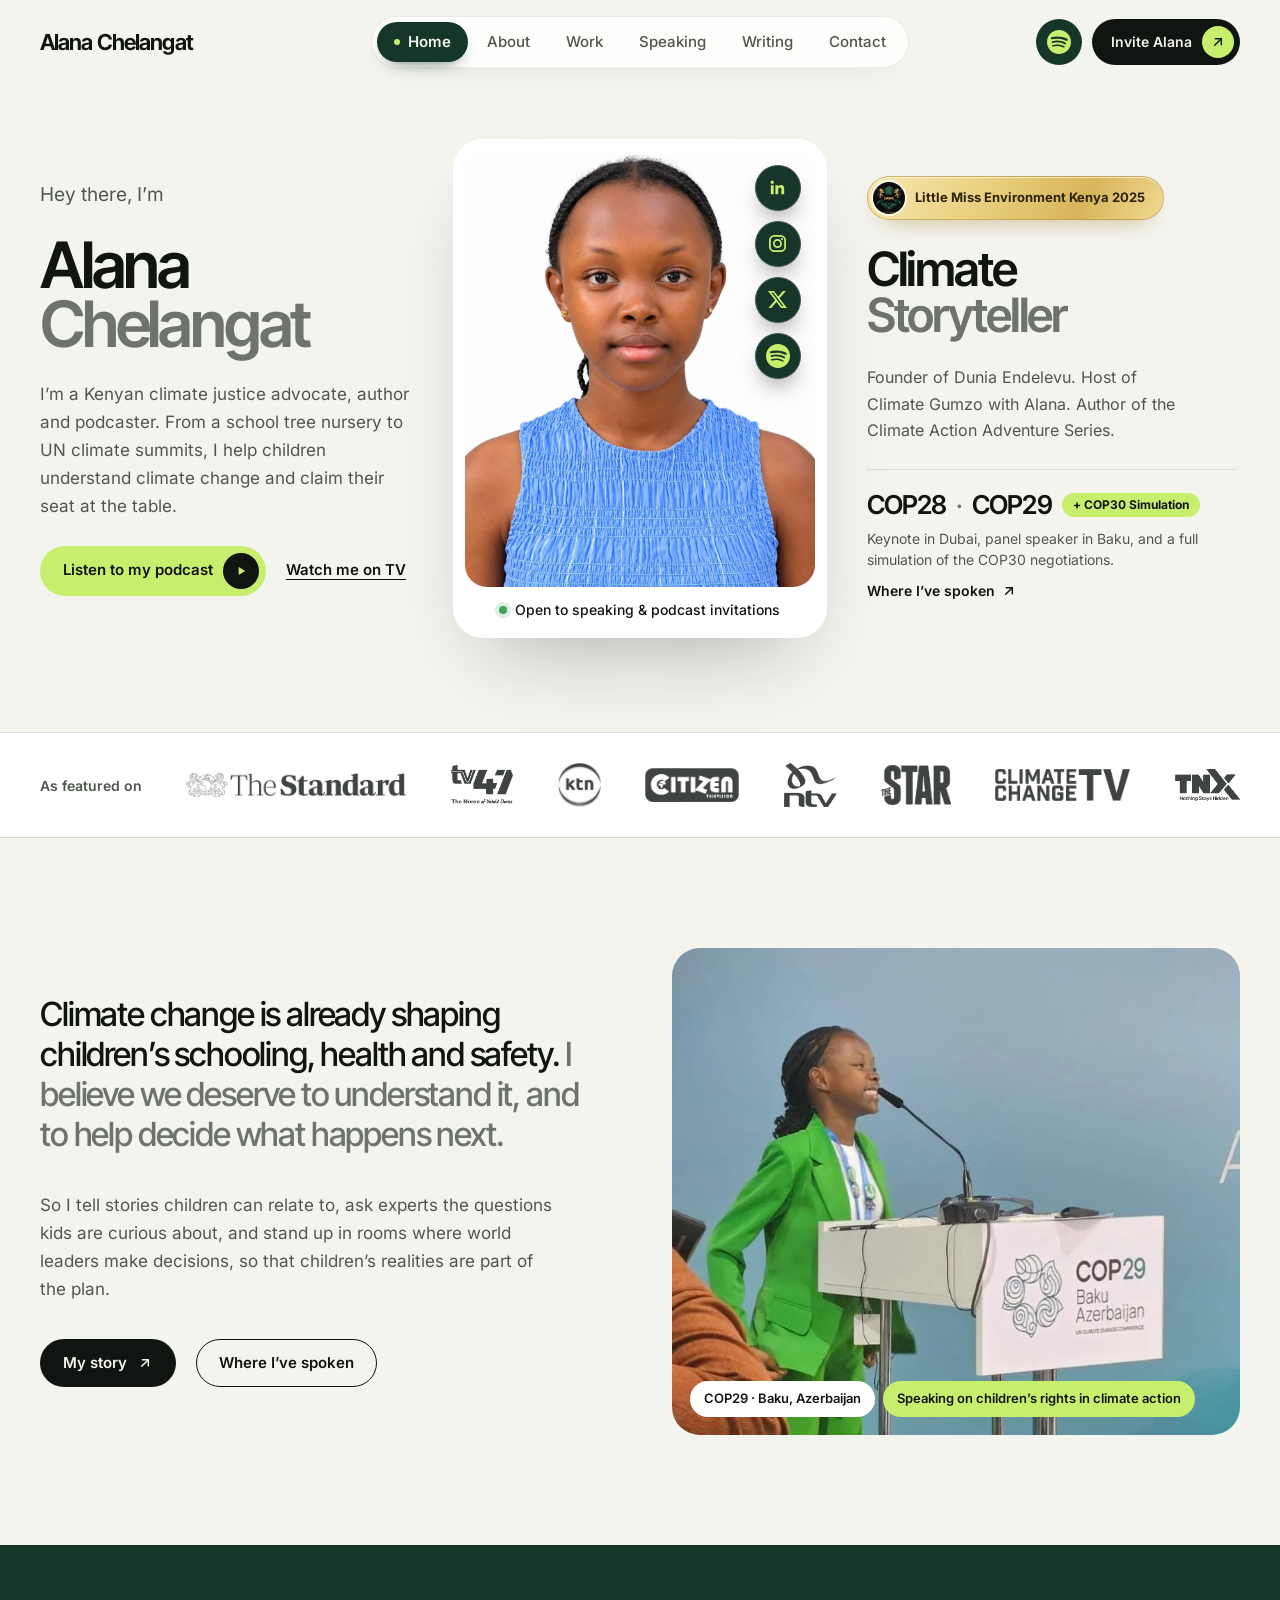
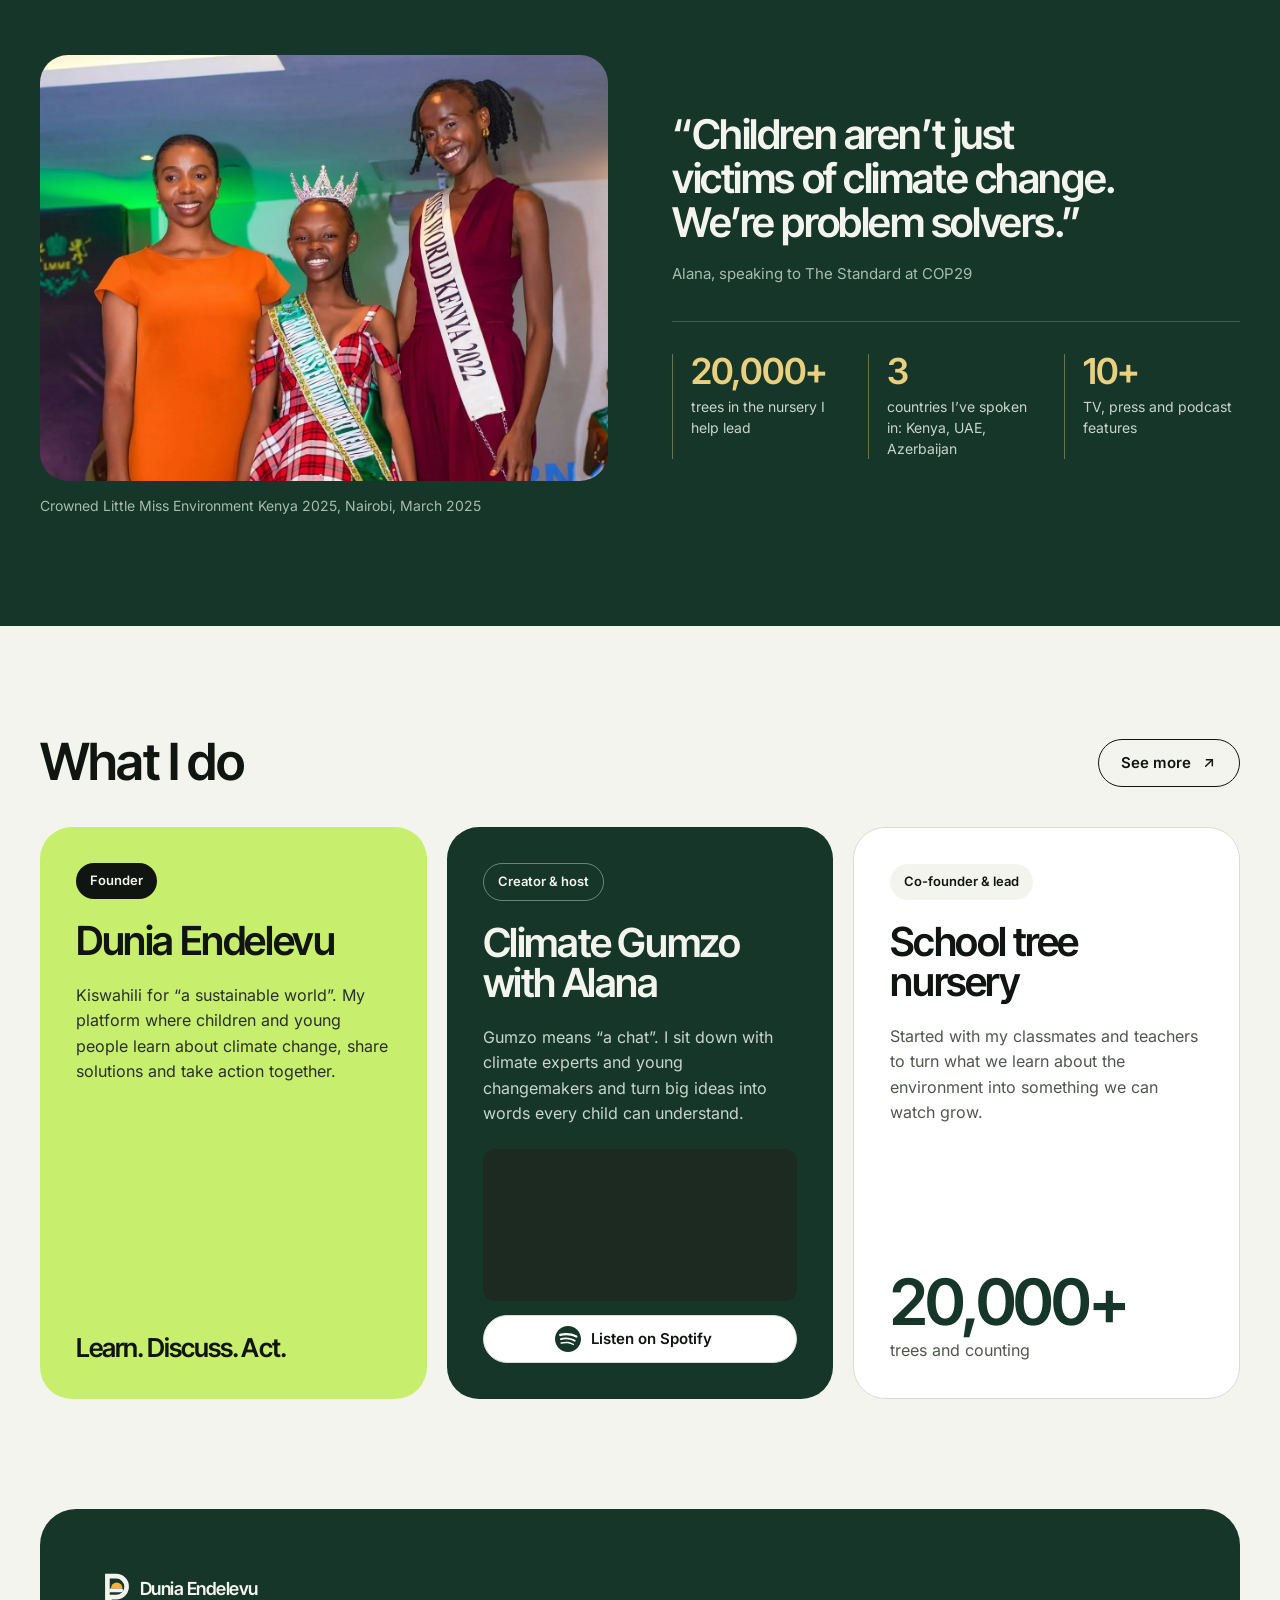
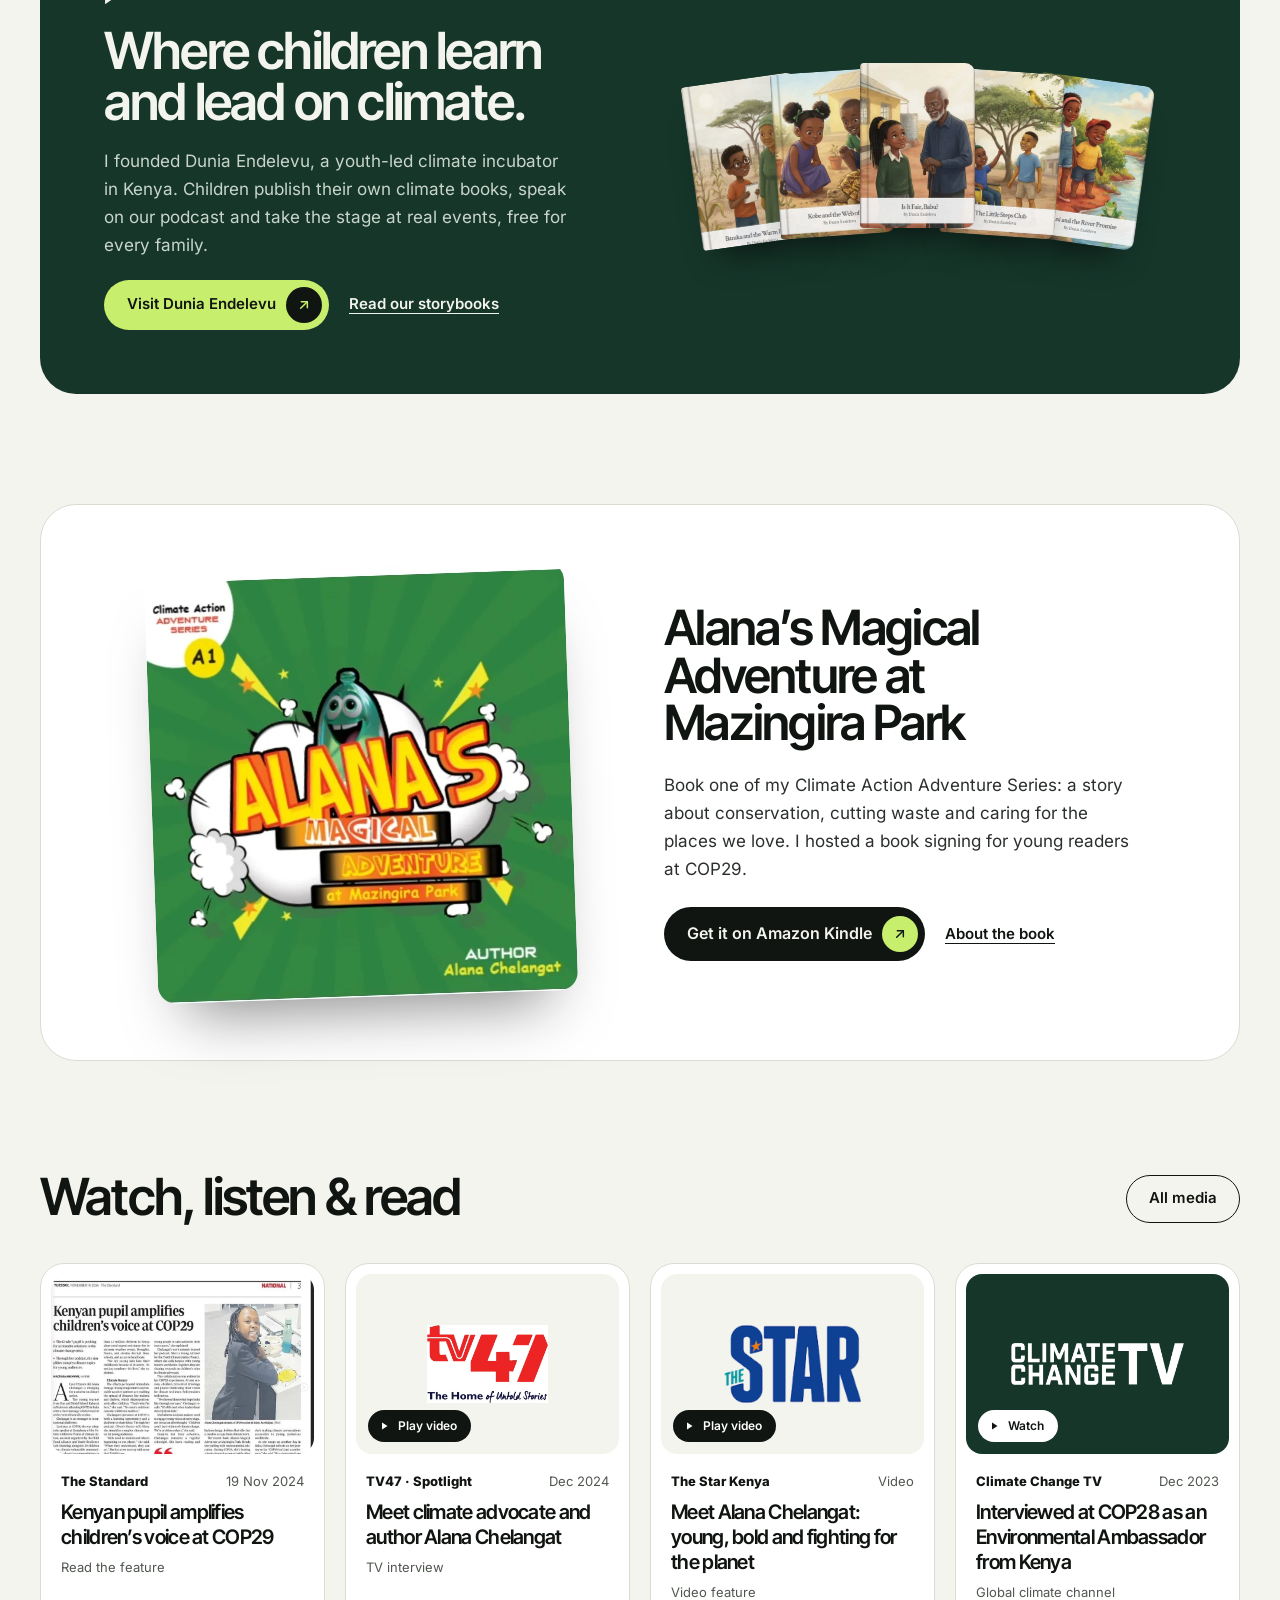
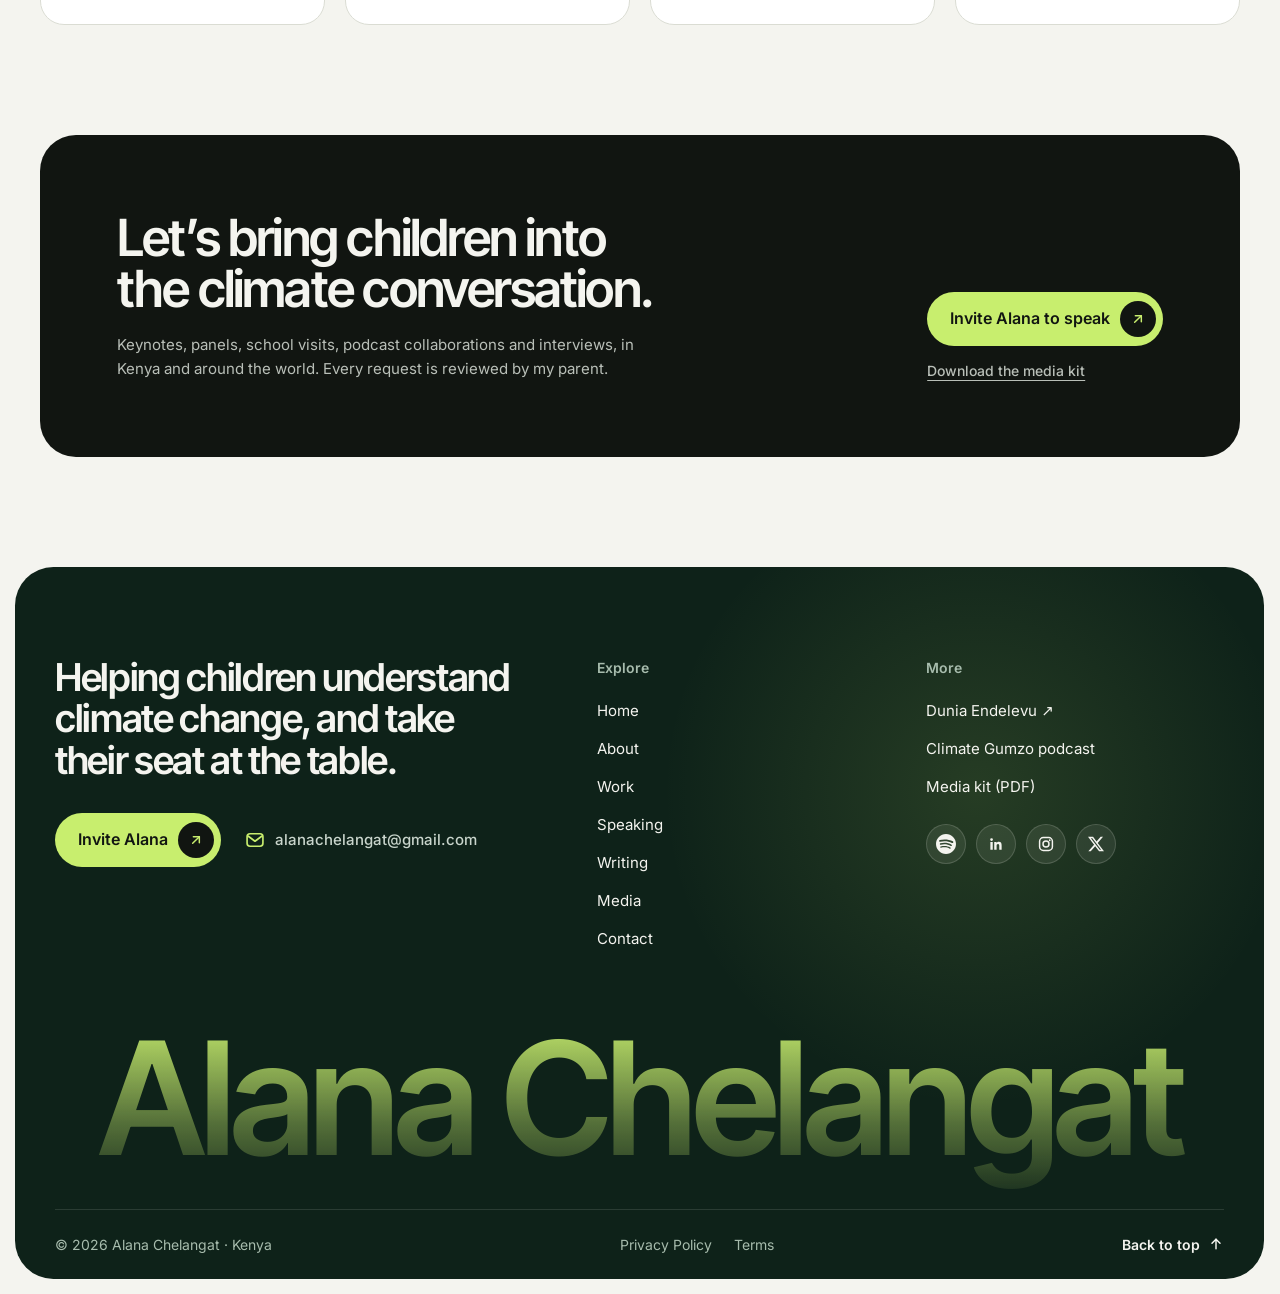
==== commit 3e751b74: "Name-only logo, live address, AI summaries link Dunia Endelevu, cookie-free visit counts - Header sh" ====
--- a/index.html
+++ b/index.html
@@ -6,17 +6,17 @@
 <meta name="viewport" content="width=device-width, initial-scale=1">
 <title>Alana Chelangat | Kenyan Climate Justice Advocate, Author & Podcaster</title>
 <meta name="description" content="Alana Chelangat is a Kenyan climate justice advocate, author and host of the Climate Gumzo with Alana podcast. Little Miss Environment Kenya 2025, COP28 keynote and COP29 speaker.">
-<meta name="keywords" content="Alana Chelangat, Alana Nicky Chelangat, Kenyan climate activist, child climate activist Kenya, young climate advocate Kenya, youth climate justice, children climate rights, climate justice advocate, Little Miss Environment Kenya 2025, Little Mister and Miss Environment Kenya, Climate Gumzo with Alana, Climate Gumzo podcast, climate podcast for kids, Kenyan podcast climate change, Dunia Endelevu, COP28 child speaker, COP29 youth speaker, COP29 Baku Kenya, Symphony of the Future COP28, International Conference on Child Protection in Africa, child protection and climate change, Global Youth Environment Assembly, UNEA-6 youth, Alana's Magical Adventure at Mazingira Park, Climate Action Adventure Series, children's book climate change Kenya, African children's author, climate storyteller, school tree nursery Kenya, University College Cork Youth Climate Justice, YOUTHTOPIA Circle of Youth, young African changemaker, environmental ambassador Kenya">
+<meta name="keywords" content="Alana Chelangat, Alana Nicky Chelangat, Dunia Endelevu founder, Kenyan climate activist, child climate activist Kenya, young climate advocate Kenya, youth climate justice, children climate rights, climate justice advocate, Little Miss Environment Kenya 2025, Little Mister and Miss Environment Kenya, Climate Gumzo with Alana, Climate Gumzo podcast, climate podcast for kids, Kenyan podcast climate change, Dunia Endelevu, COP28 child speaker, COP29 youth speaker, COP29 Baku Kenya, Symphony of the Future COP28, International Conference on Child Protection in Africa, child protection and climate change, Global Youth Environment Assembly, UNEA-6 youth, Alana's Magical Adventure at Mazingira Park, Climate Action Adventure Series, children's book climate change Kenya, African children's author, climate storyteller, school tree nursery Kenya, University College Cork Youth Climate Justice, YOUTHTOPIA Circle of Youth, young African changemaker, environmental ambassador Kenya">
 <meta name="author" content="Alana Chelangat">
 <meta name="robots" content="index, follow, max-image-preview:large, max-snippet:-1, max-video-preview:-1">
-<link rel="canonical" href="https://samogera.github.io/alanachelangat/">
+<link rel="canonical" href="https://alanachelangat.vercel.app/">
 <meta property="og:type" content="website">
 <meta property="og:site_name" content="Alana Chelangat">
 <meta property="og:locale" content="en_KE">
 <meta property="og:title" content="Alana Chelangat | Kenyan Climate Justice Advocate, Author & Podcaster">
 <meta property="og:description" content="Alana Chelangat is a Kenyan climate justice advocate, author and host of the Climate Gumzo with Alana podcast. Little Miss Environment Kenya 2025, COP28 keynote and COP29 speaker.">
-<meta property="og:url" content="https://samogera.github.io/alanachelangat/">
-<meta property="og:image" content="https://samogera.github.io/alanachelangat/assets/og-image.jpg">
+<meta property="og:url" content="https://alanachelangat.vercel.app/">
+<meta property="og:image" content="https://alanachelangat.vercel.app/assets/og-image.jpg">
 <meta property="og:image:width" content="1200">
 <meta property="og:image:height" content="630">
 <meta property="og:image:alt" content="Alana Chelangat, Kenyan climate justice advocate, author and podcaster">
@@ -25,7 +25,7 @@
 <meta name="twitter:creator" content="@AlanaChelangat">
 <meta name="twitter:title" content="Alana Chelangat | Kenyan Climate Justice Advocate, Author & Podcaster">
 <meta name="twitter:description" content="Alana Chelangat is a Kenyan climate justice advocate, author and host of the Climate Gumzo with Alana podcast. Little Miss Environment Kenya 2025, COP28 keynote and COP29 speaker.">
-<meta name="twitter:image" content="https://samogera.github.io/alanachelangat/assets/og-image.jpg">
+<meta name="twitter:image" content="https://alanachelangat.vercel.app/assets/og-image.jpg">
 <meta name="theme-color" content="#16362A">
 <meta name="format-detection" content="telephone=no">
 <link rel="icon" href="favicon.ico" sizes="any">
@@ -38,30 +38,32 @@
 <link rel="preload" href="assets/fonts/inter-tight-latin-wght-normal.woff2" as="font" type="font/woff2" crossorigin>
 <link rel="preload" href="assets/fonts/inter-latin-wght-normal.woff2" as="font" type="font/woff2" crossorigin>
 <link rel="stylesheet" href="assets/css/style.css">
+<script>window.va = window.va || function () { (window.vaq = window.vaq || []).push(arguments); };</script>
+<script defer src="/_vercel/insights/script.js"></script>
 <script type="application/ld+json">
 {
  "@context": "https://schema.org",
  "@graph": [
   {
    "@type": "WebSite",
-   "@id": "https://samogera.github.io/alanachelangat/#website",
-   "url": "https://samogera.github.io/alanachelangat/",
+   "@id": "https://alanachelangat.vercel.app/#website",
+   "url": "https://alanachelangat.vercel.app/",
    "name": "Alana Chelangat",
    "description": "Official portfolio of Alana Chelangat, Kenyan climate justice advocate, author and podcaster.",
    "inLanguage": "en",
    "publisher": {
-    "@id": "https://samogera.github.io/alanachelangat/#alana"
+    "@id": "https://alanachelangat.vercel.app/#alana"
    }
   },
   {
    "@type": "Person",
-   "@id": "https://samogera.github.io/alanachelangat/#alana",
+   "@id": "https://alanachelangat.vercel.app/#alana",
    "name": "Alana Chelangat",
    "alternateName": [
     "Alana Nicky Chelangat"
    ],
-   "url": "https://samogera.github.io/alanachelangat/",
-   "image": "https://samogera.github.io/alanachelangat/assets/img/alana-chelangat-portrait.jpg",
+   "url": "https://alanachelangat.vercel.app/",
+   "image": "https://alanachelangat.vercel.app/assets/img/alana-chelangat-portrait.jpg",
    "description": "Kenyan climate justice advocate, author and podcaster. Founder of Dunia Endelevu, host of Climate Gumzo with Alana and Little Miss Environment Kenya 2025.",
    "jobTitle": "Climate justice advocate, author and podcaster",
    "nationality": {
@@ -148,61 +150,61 @@
   },
   {
    "@type": "ProfilePage",
-   "@id": "https://samogera.github.io/alanachelangat/#webpage",
-   "url": "https://samogera.github.io/alanachelangat/",
+   "@id": "https://alanachelangat.vercel.app/#webpage",
+   "url": "https://alanachelangat.vercel.app/",
    "name": "Alana Chelangat | Kenyan Climate Justice Advocate, Author & Podcaster",
    "description": "Alana Chelangat is a Kenyan climate justice advocate, author and host of the Climate Gumzo with Alana podcast. Little Miss Environment Kenya 2025, COP28 keynote and COP29 speaker.",
    "isPartOf": {
-    "@id": "https://samogera.github.io/alanachelangat/#website"
+    "@id": "https://alanachelangat.vercel.app/#website"
    },
    "about": {
-    "@id": "https://samogera.github.io/alanachelangat/#alana"
+    "@id": "https://alanachelangat.vercel.app/#alana"
    },
    "inLanguage": "en",
    "primaryImageOfPage": {
     "@type": "ImageObject",
-    "url": "https://samogera.github.io/alanachelangat/assets/og-image.jpg"
+    "url": "https://alanachelangat.vercel.app/assets/og-image.jpg"
    },
    "dateModified": "2026-10-25",
    "mainEntity": {
-    "@id": "https://samogera.github.io/alanachelangat/#alana"
+    "@id": "https://alanachelangat.vercel.app/#alana"
    }
   },
   {
    "@type": "PodcastSeries",
-   "@id": "https://samogera.github.io/alanachelangat/#podcast",
+   "@id": "https://alanachelangat.vercel.app/#podcast",
    "name": "Climate Gumzo with Alana",
    "url": "https://open.spotify.com/show/2kU7BcWISSFWf1rI8klQaq",
-   "image": "https://samogera.github.io/alanachelangat/assets/img/alana-chelangat-climate-gumzo-podcast-cover.jpg",
+   "image": "https://alanachelangat.vercel.app/assets/img/alana-chelangat-climate-gumzo-podcast-cover.jpg",
    "inLanguage": "en",
    "description": "A climate podcast hosted by Alana Chelangat that dives into climate science, sustainability and environmental action in language children and young people understand.",
    "author": {
-    "@id": "https://samogera.github.io/alanachelangat/#alana"
+    "@id": "https://alanachelangat.vercel.app/#alana"
    },
    "creator": {
-    "@id": "https://samogera.github.io/alanachelangat/#alana"
+    "@id": "https://alanachelangat.vercel.app/#alana"
    }
   },
   {
    "@type": "Organization",
-   "@id": "https://samogera.github.io/alanachelangat/#dunia-endelevu",
+   "@id": "https://alanachelangat.vercel.app/#dunia-endelevu",
    "url": "https://dunia-endelevu.vercel.app/",
    "name": "Dunia Endelevu",
    "founder": {
-    "@id": "https://samogera.github.io/alanachelangat/#alana"
+    "@id": "https://alanachelangat.vercel.app/#alana"
    },
    "description": "A platform founded by Alana Chelangat where children and young people learn about climate change, discuss solutions and take part in environmental action."
   },
   {
    "@type": "Book",
-   "@id": "https://samogera.github.io/alanachelangat/#book",
+   "@id": "https://alanachelangat.vercel.app/#book",
    "name": "Alana's Magical Adventure at Mazingira Park",
    "author": {
-    "@id": "https://samogera.github.io/alanachelangat/#alana"
+    "@id": "https://alanachelangat.vercel.app/#alana"
    },
    "bookFormat": "https://schema.org/EBook",
    "inLanguage": "en",
-   "image": "https://samogera.github.io/alanachelangat/assets/img/alanas-magical-adventure-at-mazingira-park-book-cover.jpg",
+   "image": "https://alanachelangat.vercel.app/assets/img/alanas-magical-adventure-at-mazingira-park-book-cover.jpg",
    "description": "A children's story about conservation, reducing waste and caring for the environment. Book one (A1) of the Climate Action Adventure Series.",
    "isPartOf": {
     "@type": "BookSeries",
@@ -212,7 +214,7 @@
     "Children's fiction",
     "Environmental education"
    ],
-   "url": "https://samogera.github.io/alanachelangat/writing.html",
+   "url": "https://alanachelangat.vercel.app/writing.html",
    "sameAs": [
     "https://a.co/d/0hyY27zU"
    ]
@@ -225,7 +227,7 @@
 <a class="skip-link" href="#main">Skip to content</a>
 <header class="site-header brand-reveal">
   <div class="container header-inner">
-    <a class="brand" href="index.html" aria-label="Alana Chelangat, home"><svg class="brand-mark" viewBox="0 0 64 64" aria-hidden="true" focusable="false"><rect width="64" height="64" rx="18" fill="#16362A"/><path d="M32 50V30" fill="none" stroke="#C8EE6E" stroke-width="4.2" stroke-linecap="round"/><path d="M32 35.5C21.5 35.5 15 29.2 15 19.5 25.5 19.5 32 25.6 32 35.5Z" fill="#C8EE6E"/><path d="M32 30.5C32 20.4 38.6 13.8 49 13.8 49 24 42.4 30.5 32 30.5Z" fill="#E9CF7E"/></svg><span class="brand-word">Alana Chelangat</span></a>
+    <a class="brand" href="index.html" aria-label="Alana Chelangat, home"><span class="brand-word">Alana Chelangat</span></a>
     <nav class="main-nav" aria-label="Main"><ul><li><a href="index.html" aria-current="page">Home</a></li><li><a href="about.html">About</a></li><li><a href="work.html">Work</a></li><li><a href="speaking.html">Speaking</a></li><li><a href="writing.html">Writing</a></li><li><a href="contact.html">Contact</a></li></ul></nav>
     <div class="header-actions">
       <a class="soc soc-header" href="https://open.spotify.com/show/2kU7BcWISSFWf1rI8klQaq" target="_blank" rel="noopener" aria-label="Listen to Climate Gumzo with Alana on Spotify"><svg class="g g-spotify" viewBox="0 0 24 24" fill="currentColor" aria-hidden="true" focusable="false"><path d="M12 0C5.4 0 0 5.4 0 12s5.4 12 12 12 12-5.4 12-12S18.66 0 12 0zm5.521 17.34c-.24.359-.66.48-1.021.24-2.82-1.74-6.36-2.101-10.561-1.141-.418.122-.779-.179-.899-.539-.12-.421.18-.78.54-.9 4.56-1.021 8.52-.6 11.64 1.32.42.18.479.659.301 1.02zm1.44-3.3c-.301.42-.841.6-1.262.3-3.239-1.98-8.159-2.58-11.939-1.38-.479.12-1.02-.12-1.14-.6-.12-.48.12-1.021.6-1.141C9.6 9.9 15 10.561 18.72 12.84c.361.181.54.78.241 1.2zm.12-3.36C15.24 8.4 8.82 8.16 5.16 9.301c-.6.179-1.2-.181-1.38-.721-.18-.601.18-1.2.72-1.381 4.26-1.26 11.28-1.02 15.721 1.621.539.3.719 1.02.419 1.56-.299.421-1.02.599-1.559.3z"/></svg></a>
--- a/assets/css/style.css
+++ b/assets/css/style.css
@@ -708,11 +708,9 @@
   body { background: #fff; }
 }
 
-/* ---------- Logo: a sprout mark and the name ---------- */
-.brand { display: inline-flex; align-items: center; gap: 11px; }
-.brand-mark { flex: 0 0 auto; width: 36px; height: 36px; border-radius: 11px; box-shadow: 0 6px 14px -8px rgba(22, 54, 42, .7); transition: transform .35s ease; }
-.brand:hover .brand-mark { transform: rotate(-6deg); }
-.brand-word { font-family: var(--font-display); font-weight: 600; font-size: 20px; letter-spacing: -0.035em; }
+/* ---------- Logo: the name, set in Inter Tight (the sprout is the favicon) ---------- */
+.brand { display: inline-flex; align-items: center; }
+.brand-word { font-family: var(--font-display); font-weight: 650; font-size: 22px; letter-spacing: -0.04em; }
 /* Home: the hero already shows the name, so the logo appears once it has scrolled away */
 .js .brand-reveal .brand { opacity: 0; visibility: hidden; transform: translateY(6px); transition: opacity .35s ease, transform .35s ease, visibility 0s linear .35s; }
 .js .brand-reveal.show-brand .brand { opacity: 1; visibility: visible; transform: none; transition: opacity .35s ease, transform .35s ease, visibility 0s; }
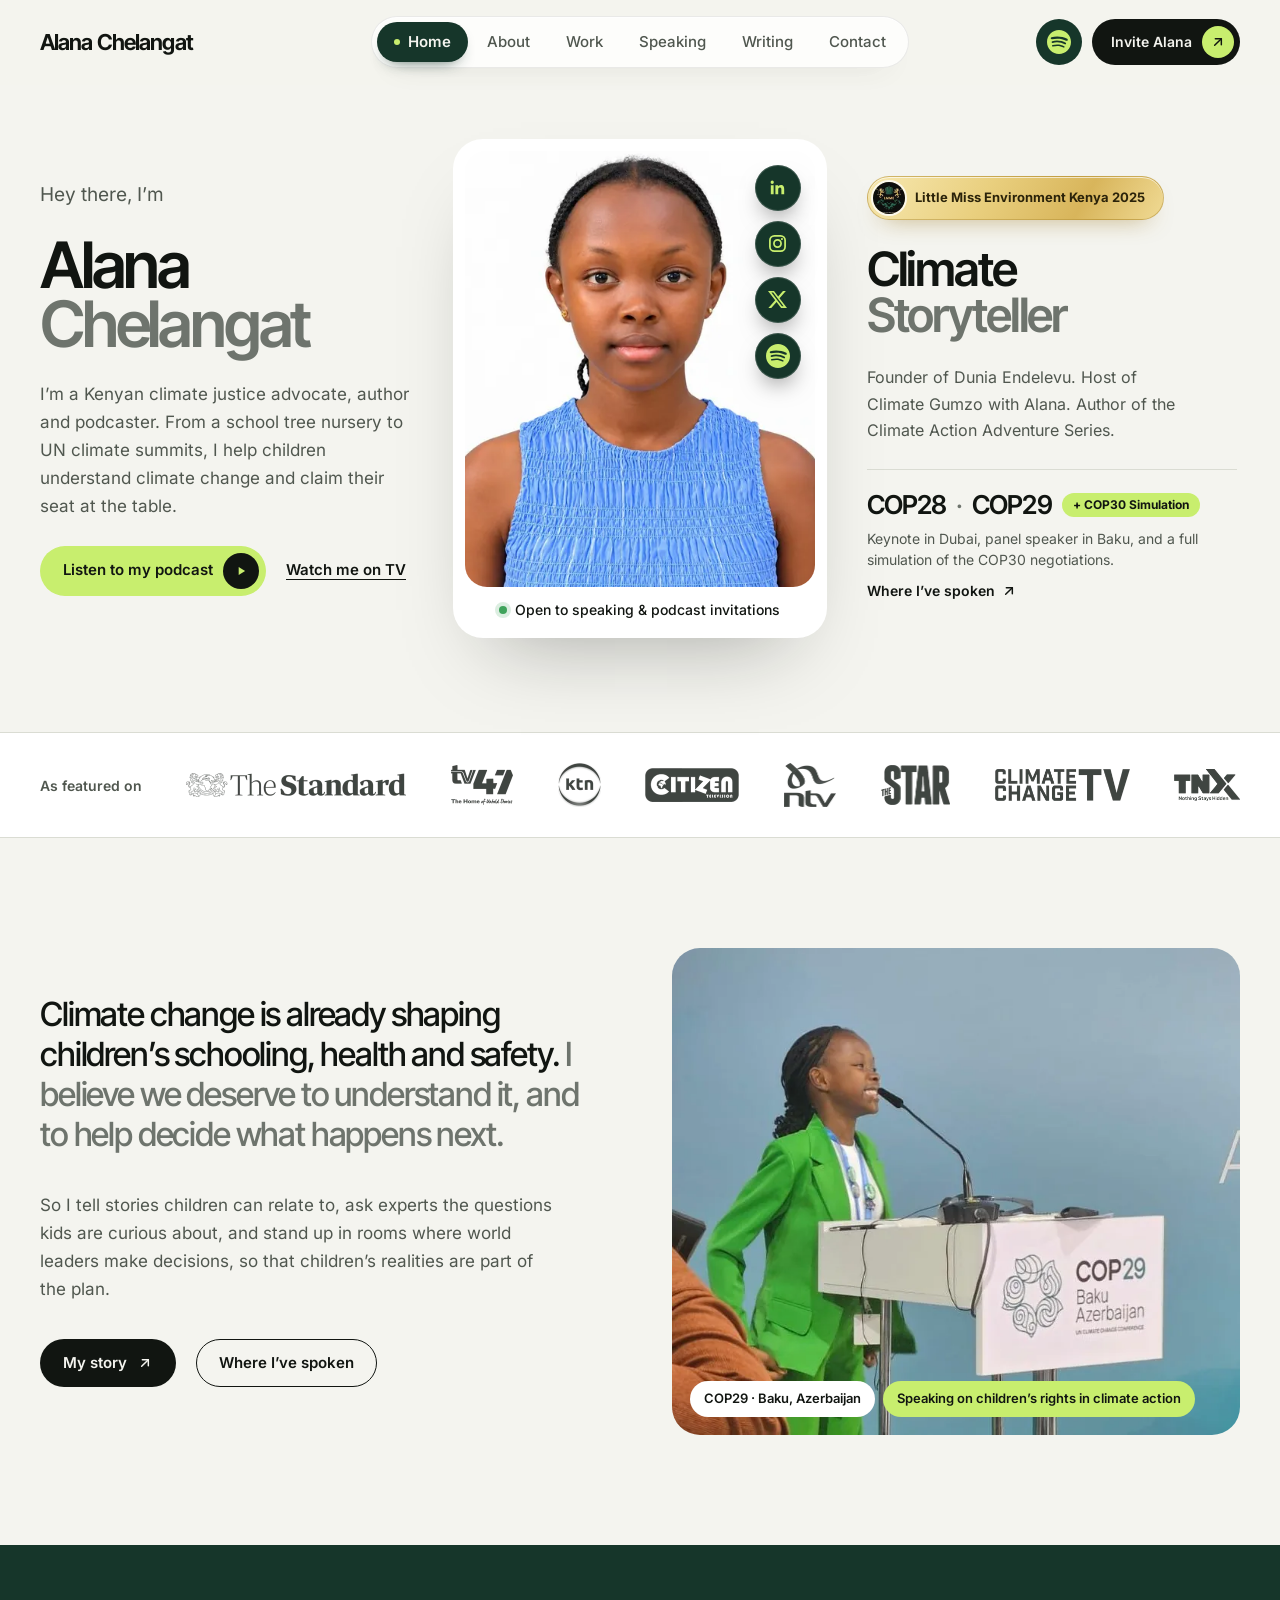
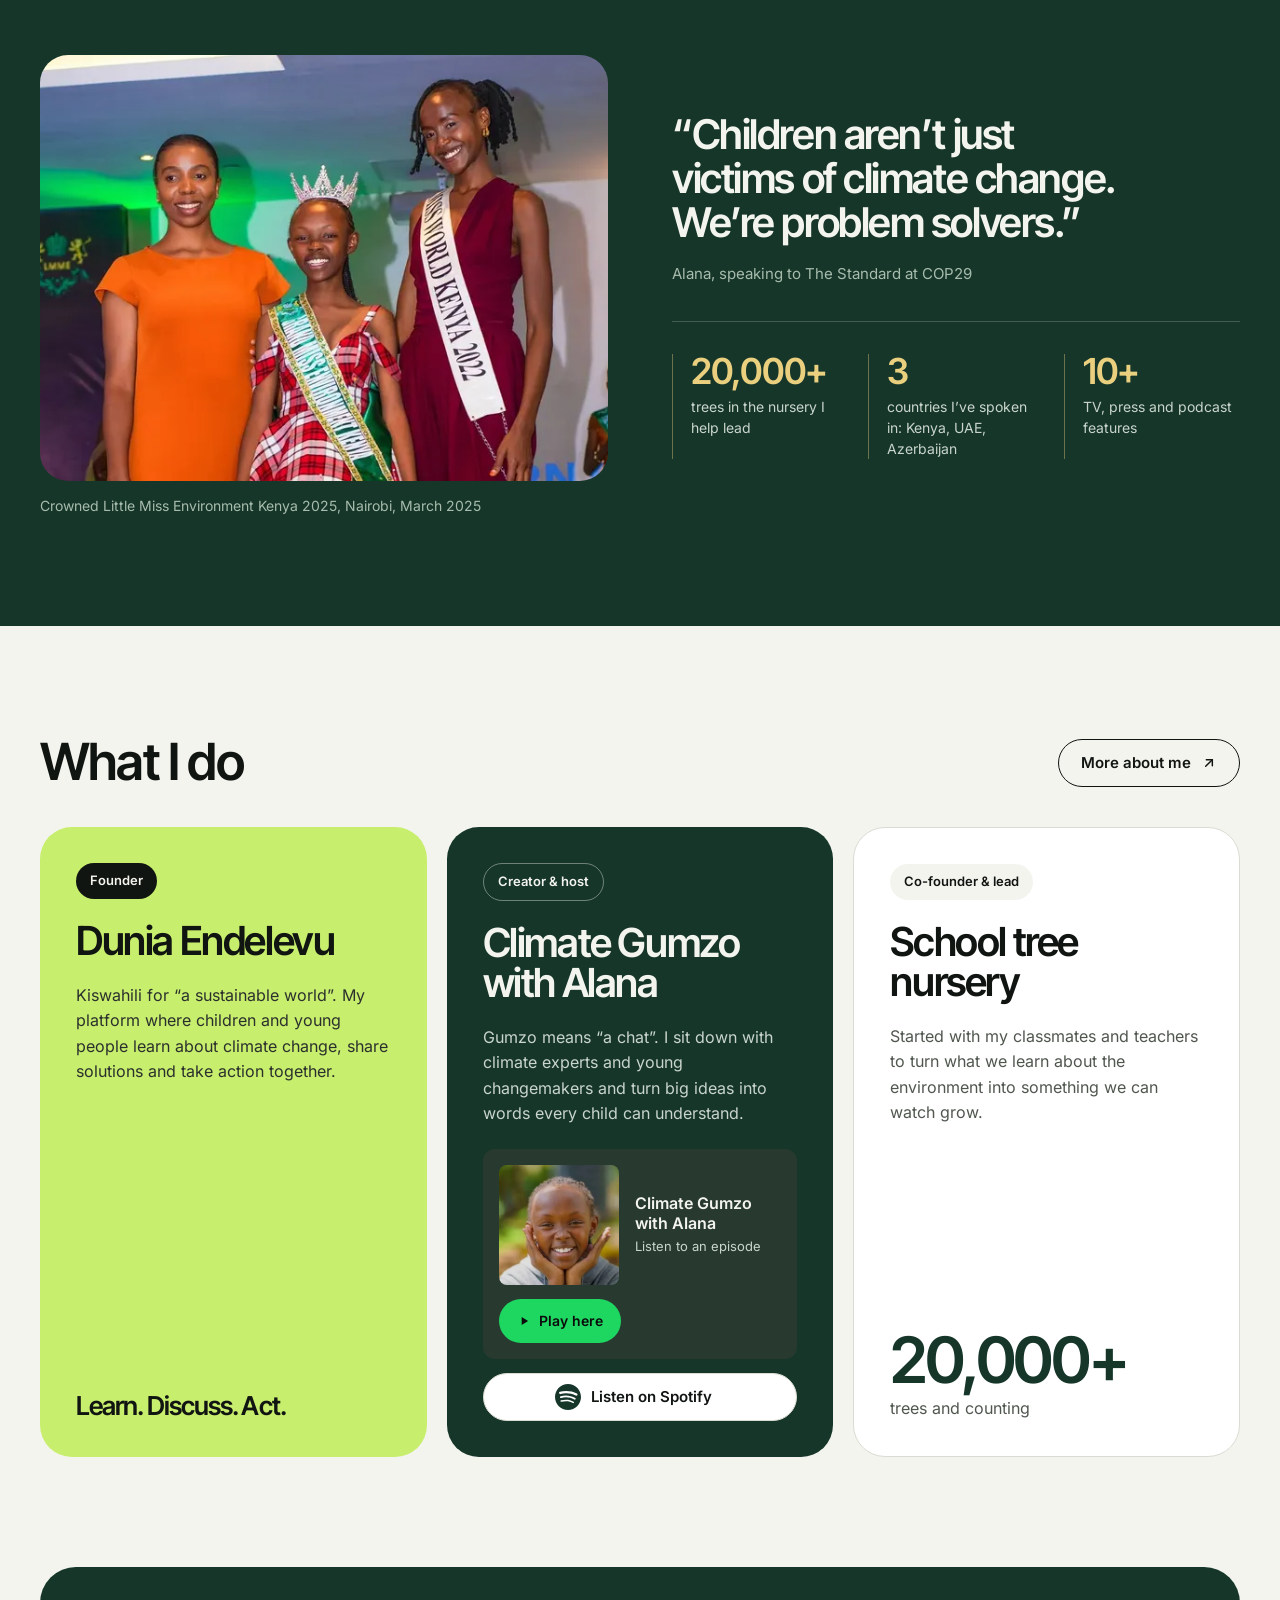
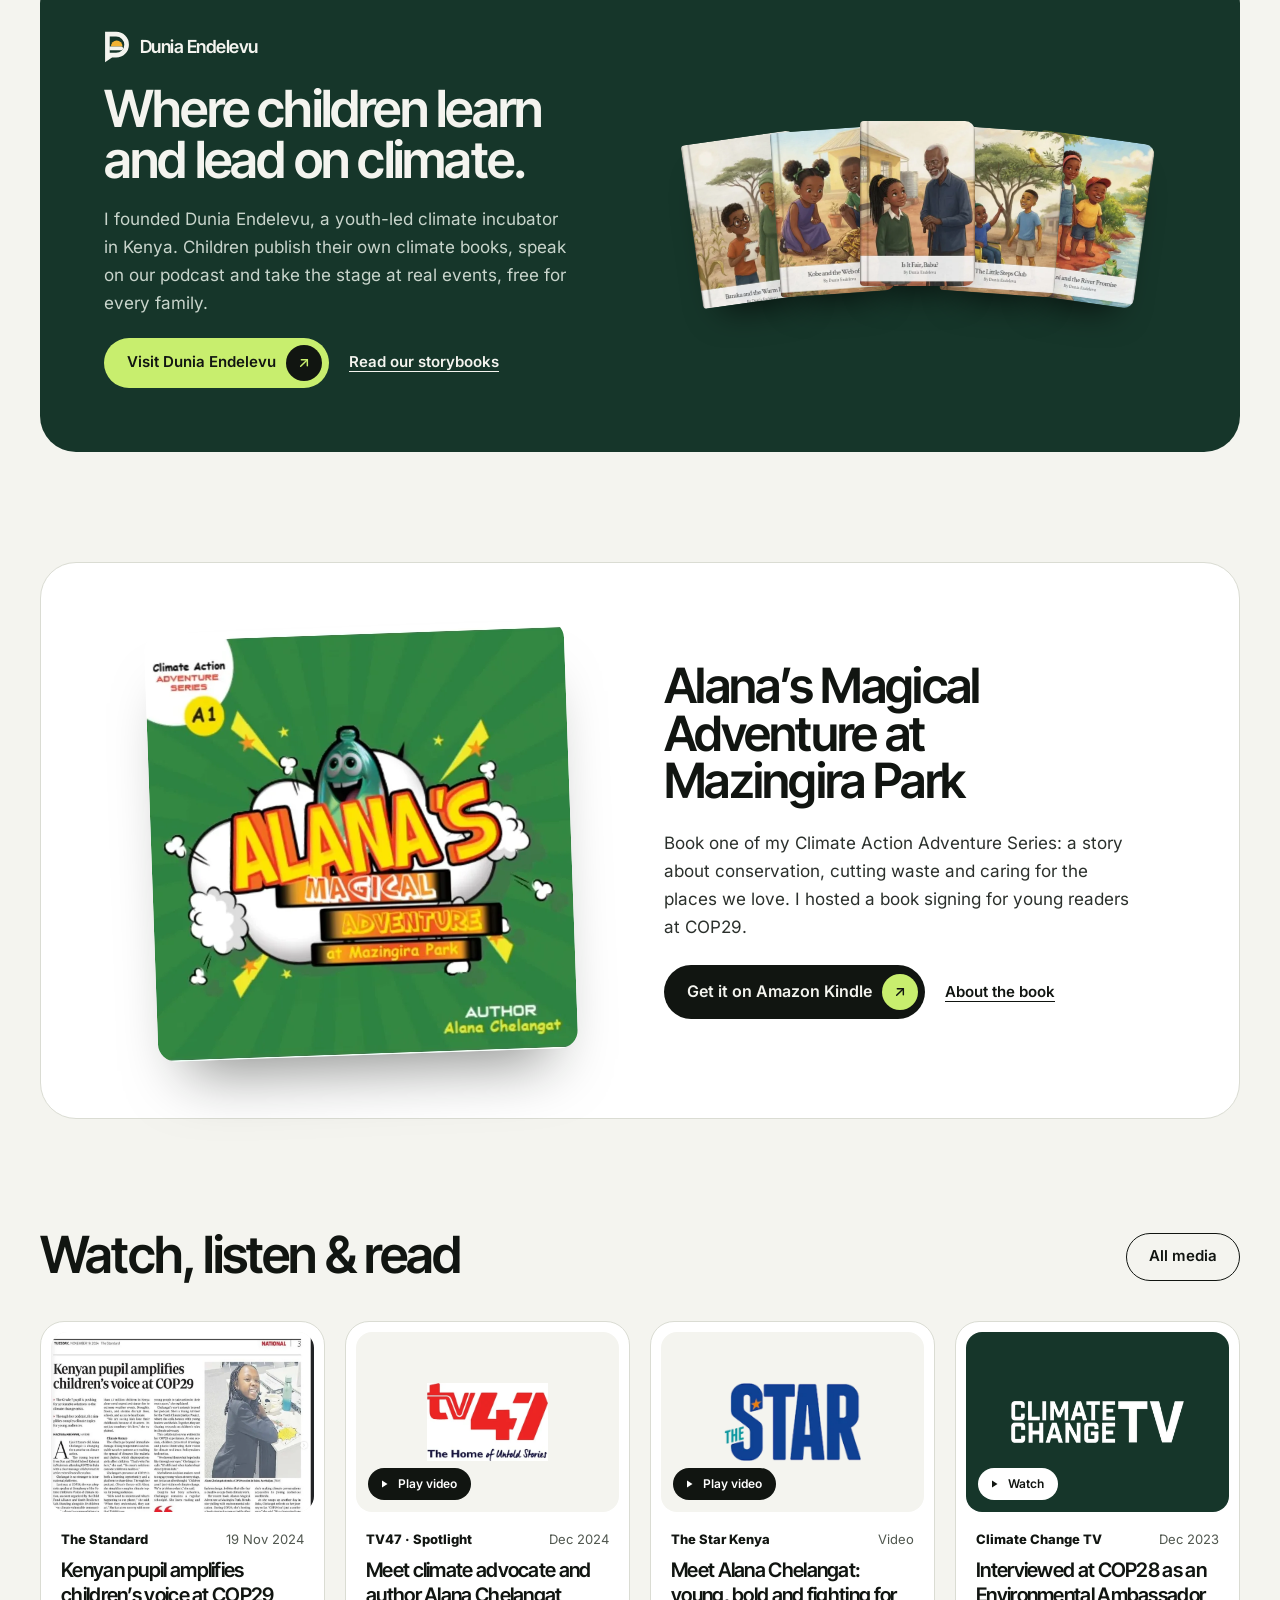
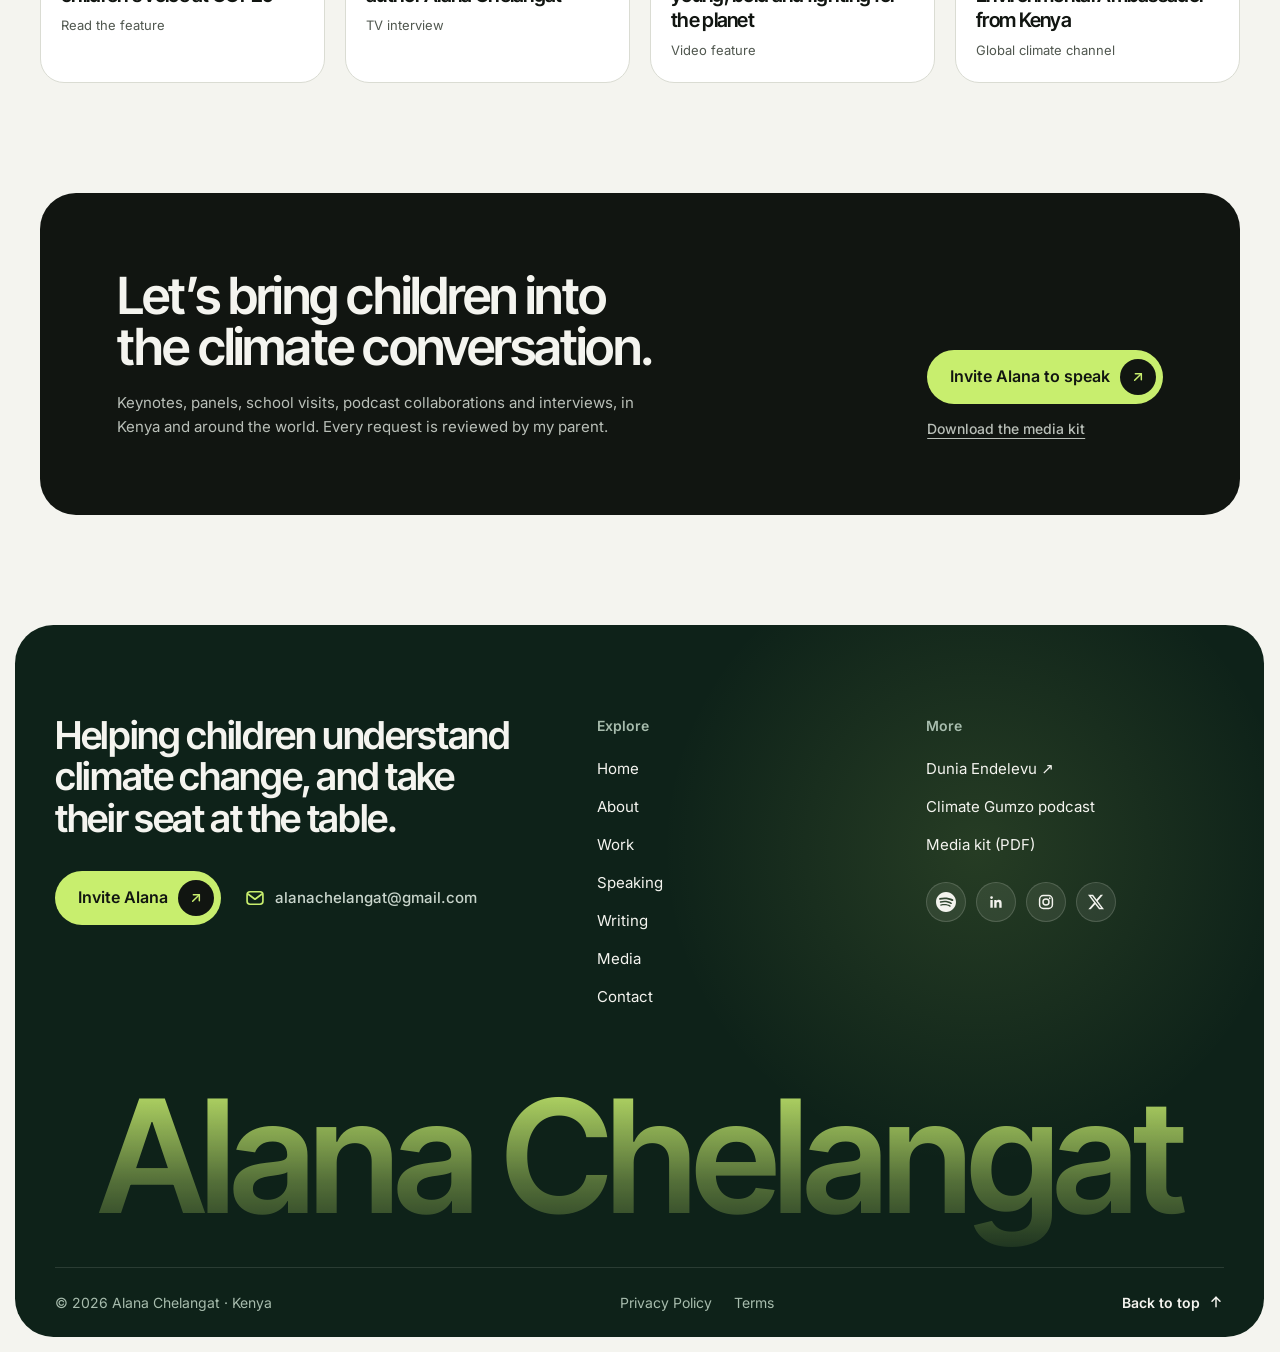
==== commit e33336cd: "Faster pages: right-sized images, click-to-load podcast player Responsive WebP for the hero portrait" ====
--- a/index.html
+++ b/index.html
@@ -9,14 +9,14 @@
 <meta name="keywords" content="Alana Chelangat, Alana Nicky Chelangat, Dunia Endelevu founder, Kenyan climate activist, child climate activist Kenya, young climate advocate Kenya, youth climate justice, children climate rights, climate justice advocate, Little Miss Environment Kenya 2025, Little Mister and Miss Environment Kenya, Climate Gumzo with Alana, Climate Gumzo podcast, climate podcast for kids, Kenyan podcast climate change, Dunia Endelevu, COP28 child speaker, COP29 youth speaker, COP29 Baku Kenya, Symphony of the Future COP28, International Conference on Child Protection in Africa, child protection and climate change, Global Youth Environment Assembly, UNEA-6 youth, Alana's Magical Adventure at Mazingira Park, Climate Action Adventure Series, children's book climate change Kenya, African children's author, climate storyteller, school tree nursery Kenya, University College Cork Youth Climate Justice, YOUTHTOPIA Circle of Youth, young African changemaker, environmental ambassador Kenya">
 <meta name="author" content="Alana Chelangat">
 <meta name="robots" content="index, follow, max-image-preview:large, max-snippet:-1, max-video-preview:-1">
-<link rel="canonical" href="https://alanachelangat.vercel.app/">
+<link rel="canonical" href="https://alanachelangat.com/">
 <meta property="og:type" content="website">
 <meta property="og:site_name" content="Alana Chelangat">
 <meta property="og:locale" content="en_KE">
 <meta property="og:title" content="Alana Chelangat | Kenyan Climate Justice Advocate, Author & Podcaster">
 <meta property="og:description" content="Alana Chelangat is a Kenyan climate justice advocate, author and host of the Climate Gumzo with Alana podcast. Little Miss Environment Kenya 2025, COP28 keynote and COP29 speaker.">
-<meta property="og:url" content="https://alanachelangat.vercel.app/">
-<meta property="og:image" content="https://alanachelangat.vercel.app/assets/og-image.jpg">
+<meta property="og:url" content="https://alanachelangat.com/">
+<meta property="og:image" content="https://alanachelangat.com/assets/og-image.jpg">
 <meta property="og:image:width" content="1200">
 <meta property="og:image:height" content="630">
 <meta property="og:image:alt" content="Alana Chelangat, Kenyan climate justice advocate, author and podcaster">
@@ -25,7 +25,7 @@
 <meta name="twitter:creator" content="@AlanaChelangat">
 <meta name="twitter:title" content="Alana Chelangat | Kenyan Climate Justice Advocate, Author & Podcaster">
 <meta name="twitter:description" content="Alana Chelangat is a Kenyan climate justice advocate, author and host of the Climate Gumzo with Alana podcast. Little Miss Environment Kenya 2025, COP28 keynote and COP29 speaker.">
-<meta name="twitter:image" content="https://alanachelangat.vercel.app/assets/og-image.jpg">
+<meta name="twitter:image" content="https://alanachelangat.com/assets/og-image.jpg">
 <meta name="theme-color" content="#16362A">
 <meta name="format-detection" content="telephone=no">
 <link rel="icon" href="favicon.ico" sizes="any">
@@ -37,6 +37,7 @@
 <link rel="sitemap" type="application/xml" href="sitemap.xml">
 <link rel="preload" href="assets/fonts/inter-tight-latin-wght-normal.woff2" as="font" type="font/woff2" crossorigin>
 <link rel="preload" href="assets/fonts/inter-latin-wght-normal.woff2" as="font" type="font/woff2" crossorigin>
+<link rel="preload" as="image" type="image/webp" imagesrcset="assets/img/alana-chelangat-portrait-560.webp 560w, assets/img/alana-chelangat-portrait-800.webp 800w, assets/img/alana-chelangat-portrait-1080.webp 1080w" imagesizes="(max-width: 600px) 110vw, 460px" fetchpriority="high">
 <link rel="stylesheet" href="assets/css/style.css">
 <script>window.va = window.va || function () { (window.vaq = window.vaq || []).push(arguments); };</script>
 <script defer src="/_vercel/insights/script.js"></script>
@@ -46,24 +47,24 @@
  "@graph": [
   {
    "@type": "WebSite",
-   "@id": "https://alanachelangat.vercel.app/#website",
-   "url": "https://alanachelangat.vercel.app/",
+   "@id": "https://alanachelangat.com/#website",
+   "url": "https://alanachelangat.com/",
    "name": "Alana Chelangat",
    "description": "Official portfolio of Alana Chelangat, Kenyan climate justice advocate, author and podcaster.",
    "inLanguage": "en",
    "publisher": {
-    "@id": "https://alanachelangat.vercel.app/#alana"
+    "@id": "https://alanachelangat.com/#alana"
    }
   },
   {
    "@type": "Person",
-   "@id": "https://alanachelangat.vercel.app/#alana",
+   "@id": "https://alanachelangat.com/#alana",
    "name": "Alana Chelangat",
    "alternateName": [
     "Alana Nicky Chelangat"
    ],
-   "url": "https://alanachelangat.vercel.app/",
-   "image": "https://alanachelangat.vercel.app/assets/img/alana-chelangat-portrait.jpg",
+   "url": "https://alanachelangat.com/",
+   "image": "https://alanachelangat.com/assets/img/alana-chelangat-portrait.jpg",
    "description": "Kenyan climate justice advocate, author and podcaster. Founder of Dunia Endelevu, host of Climate Gumzo with Alana and Little Miss Environment Kenya 2025.",
    "jobTitle": "Climate justice advocate, author and podcaster",
    "nationality": {
@@ -150,61 +151,61 @@
   },
   {
    "@type": "ProfilePage",
-   "@id": "https://alanachelangat.vercel.app/#webpage",
-   "url": "https://alanachelangat.vercel.app/",
+   "@id": "https://alanachelangat.com/#webpage",
+   "url": "https://alanachelangat.com/",
    "name": "Alana Chelangat | Kenyan Climate Justice Advocate, Author & Podcaster",
    "description": "Alana Chelangat is a Kenyan climate justice advocate, author and host of the Climate Gumzo with Alana podcast. Little Miss Environment Kenya 2025, COP28 keynote and COP29 speaker.",
    "isPartOf": {
-    "@id": "https://alanachelangat.vercel.app/#website"
+    "@id": "https://alanachelangat.com/#website"
    },
    "about": {
-    "@id": "https://alanachelangat.vercel.app/#alana"
+    "@id": "https://alanachelangat.com/#alana"
    },
    "inLanguage": "en",
    "primaryImageOfPage": {
     "@type": "ImageObject",
-    "url": "https://alanachelangat.vercel.app/assets/og-image.jpg"
+    "url": "https://alanachelangat.com/assets/og-image.jpg"
    },
    "dateModified": "2026-10-25",
    "mainEntity": {
-    "@id": "https://alanachelangat.vercel.app/#alana"
+    "@id": "https://alanachelangat.com/#alana"
    }
   },
   {
    "@type": "PodcastSeries",
-   "@id": "https://alanachelangat.vercel.app/#podcast",
+   "@id": "https://alanachelangat.com/#podcast",
    "name": "Climate Gumzo with Alana",
    "url": "https://open.spotify.com/show/2kU7BcWISSFWf1rI8klQaq",
-   "image": "https://alanachelangat.vercel.app/assets/img/alana-chelangat-climate-gumzo-podcast-cover.jpg",
+   "image": "https://alanachelangat.com/assets/img/alana-chelangat-climate-gumzo-podcast-cover.jpg",
    "inLanguage": "en",
    "description": "A climate podcast hosted by Alana Chelangat that dives into climate science, sustainability and environmental action in language children and young people understand.",
    "author": {
-    "@id": "https://alanachelangat.vercel.app/#alana"
+    "@id": "https://alanachelangat.com/#alana"
    },
    "creator": {
-    "@id": "https://alanachelangat.vercel.app/#alana"
+    "@id": "https://alanachelangat.com/#alana"
    }
   },
   {
    "@type": "Organization",
-   "@id": "https://alanachelangat.vercel.app/#dunia-endelevu",
+   "@id": "https://alanachelangat.com/#dunia-endelevu",
    "url": "https://dunia-endelevu.vercel.app/",
    "name": "Dunia Endelevu",
    "founder": {
-    "@id": "https://alanachelangat.vercel.app/#alana"
+    "@id": "https://alanachelangat.com/#alana"
    },
    "description": "A platform founded by Alana Chelangat where children and young people learn about climate change, discuss solutions and take part in environmental action."
   },
   {
    "@type": "Book",
-   "@id": "https://alanachelangat.vercel.app/#book",
+   "@id": "https://alanachelangat.com/#book",
    "name": "Alana's Magical Adventure at Mazingira Park",
    "author": {
-    "@id": "https://alanachelangat.vercel.app/#alana"
+    "@id": "https://alanachelangat.com/#alana"
    },
    "bookFormat": "https://schema.org/EBook",
    "inLanguage": "en",
-   "image": "https://alanachelangat.vercel.app/assets/img/alanas-magical-adventure-at-mazingira-park-book-cover.jpg",
+   "image": "https://alanachelangat.com/assets/img/alanas-magical-adventure-at-mazingira-park-book-cover.jpg",
    "description": "A children's story about conservation, reducing waste and caring for the environment. Book one (A1) of the Climate Action Adventure Series.",
    "isPartOf": {
     "@type": "BookSeries",
@@ -214,7 +215,7 @@
     "Children's fiction",
     "Environmental education"
    ],
-   "url": "https://alanachelangat.vercel.app/writing.html",
+   "url": "https://alanachelangat.com/writing",
    "sameAs": [
     "https://a.co/d/0hyY27zU"
    ]
@@ -227,20 +228,20 @@
 <a class="skip-link" href="#main">Skip to content</a>
 <header class="site-header brand-reveal">
   <div class="container header-inner">
-    <a class="brand" href="index.html" aria-label="Alana Chelangat, home"><span class="brand-word">Alana Chelangat</span></a>
-    <nav class="main-nav" aria-label="Main"><ul><li><a href="index.html" aria-current="page">Home</a></li><li><a href="about.html">About</a></li><li><a href="work.html">Work</a></li><li><a href="speaking.html">Speaking</a></li><li><a href="writing.html">Writing</a></li><li><a href="contact.html">Contact</a></li></ul></nav>
+    <a class="brand" href="/" aria-label="Alana Chelangat, home"><span class="brand-word">Alana Chelangat</span></a>
+    <nav class="main-nav" aria-label="Main"><ul><li><a href="/" aria-current="page">Home</a></li><li><a href="/about">About</a></li><li><a href="/work">Work</a></li><li><a href="/speaking">Speaking</a></li><li><a href="/writing">Writing</a></li><li><a href="/contact">Contact</a></li></ul></nav>
     <div class="header-actions">
       <a class="soc soc-header" href="https://open.spotify.com/show/2kU7BcWISSFWf1rI8klQaq" target="_blank" rel="noopener" aria-label="Listen to Climate Gumzo with Alana on Spotify"><svg class="g g-spotify" viewBox="0 0 24 24" fill="currentColor" aria-hidden="true" focusable="false"><path d="M12 0C5.4 0 0 5.4 0 12s5.4 12 12 12 12-5.4 12-12S18.66 0 12 0zm5.521 17.34c-.24.359-.66.48-1.021.24-2.82-1.74-6.36-2.101-10.561-1.141-.418.122-.779-.179-.899-.539-.12-.421.18-.78.54-.9 4.56-1.021 8.52-.6 11.64 1.32.42.18.479.659.301 1.02zm1.44-3.3c-.301.42-.841.6-1.262.3-3.239-1.98-8.159-2.58-11.939-1.38-.479.12-1.02-.12-1.14-.6-.12-.48.12-1.021.6-1.141C9.6 9.9 15 10.561 18.72 12.84c.361.181.54.78.241 1.2zm.12-3.36C15.24 8.4 8.82 8.16 5.16 9.301c-.6.179-1.2-.181-1.38-.721-.18-.601.18-1.2.72-1.381 4.26-1.26 11.28-1.02 15.721 1.621.539.3.719 1.02.419 1.56-.299.421-1.02.599-1.559.3z"/></svg></a>
-      <a class="btn btn-dark btn-sm btn-circle btn-invite" href="contact.html">Invite Alana <span class="circle"><svg class="icon" viewBox="0 0 24 24" fill="none" stroke="currentColor" stroke-width="2.2" stroke-linecap="round" stroke-linejoin="round" aria-hidden="true"><path d="M7 17L17 7"/><path d="M8 7h9v9"/></svg></span></a>
+      <a class="btn btn-dark btn-sm btn-circle btn-invite" href="/contact">Invite Alana <span class="circle"><svg class="icon" viewBox="0 0 24 24" fill="none" stroke="currentColor" stroke-width="2.2" stroke-linecap="round" stroke-linejoin="round" aria-hidden="true"><path d="M7 17L17 7"/><path d="M8 7h9v9"/></svg></span></a>
       <button class="menu-toggle" type="button" aria-controls="mobile-menu" aria-expanded="false" aria-label="Open menu"><span class="label" aria-hidden="true">Menu</span><span class="bars" aria-hidden="true"><span></span></span></button>
     </div>
   </div>
 </header>
 <div class="mobile-menu" id="mobile-menu">
   <div class="container mm-inner">
-    <nav aria-label="Main menu"><ol class="mm-links"><li style="--i:0"><a href="index.html" aria-current="page"><span class="n">01</span><span class="t">Home</span><svg class="icon" viewBox="0 0 24 24" fill="none" stroke="currentColor" stroke-width="2.2" stroke-linecap="round" stroke-linejoin="round" aria-hidden="true"><path d="M7 17L17 7"/><path d="M8 7h9v9"/></svg></a></li><li style="--i:1"><a href="about.html"><span class="n">02</span><span class="t">About</span><svg class="icon" viewBox="0 0 24 24" fill="none" stroke="currentColor" stroke-width="2.2" stroke-linecap="round" stroke-linejoin="round" aria-hidden="true"><path d="M7 17L17 7"/><path d="M8 7h9v9"/></svg></a></li><li style="--i:2"><a href="work.html"><span class="n">03</span><span class="t">Work</span><svg class="icon" viewBox="0 0 24 24" fill="none" stroke="currentColor" stroke-width="2.2" stroke-linecap="round" stroke-linejoin="round" aria-hidden="true"><path d="M7 17L17 7"/><path d="M8 7h9v9"/></svg></a></li><li style="--i:3"><a href="speaking.html"><span class="n">04</span><span class="t">Speaking</span><svg class="icon" viewBox="0 0 24 24" fill="none" stroke="currentColor" stroke-width="2.2" stroke-linecap="round" stroke-linejoin="round" aria-hidden="true"><path d="M7 17L17 7"/><path d="M8 7h9v9"/></svg></a></li><li style="--i:4"><a href="writing.html"><span class="n">05</span><span class="t">Writing</span><svg class="icon" viewBox="0 0 24 24" fill="none" stroke="currentColor" stroke-width="2.2" stroke-linecap="round" stroke-linejoin="round" aria-hidden="true"><path d="M7 17L17 7"/><path d="M8 7h9v9"/></svg></a></li><li style="--i:5"><a href="contact.html"><span class="n">06</span><span class="t">Contact</span><svg class="icon" viewBox="0 0 24 24" fill="none" stroke="currentColor" stroke-width="2.2" stroke-linecap="round" stroke-linejoin="round" aria-hidden="true"><path d="M7 17L17 7"/><path d="M8 7h9v9"/></svg></a></li></ol></nav>
+    <nav aria-label="Main menu"><ol class="mm-links"><li style="--i:0"><a href="/" aria-current="page"><span class="n">01</span><span class="t">Home</span><svg class="icon" viewBox="0 0 24 24" fill="none" stroke="currentColor" stroke-width="2.2" stroke-linecap="round" stroke-linejoin="round" aria-hidden="true"><path d="M7 17L17 7"/><path d="M8 7h9v9"/></svg></a></li><li style="--i:1"><a href="/about"><span class="n">02</span><span class="t">About</span><svg class="icon" viewBox="0 0 24 24" fill="none" stroke="currentColor" stroke-width="2.2" stroke-linecap="round" stroke-linejoin="round" aria-hidden="true"><path d="M7 17L17 7"/><path d="M8 7h9v9"/></svg></a></li><li style="--i:2"><a href="/work"><span class="n">03</span><span class="t">Work</span><svg class="icon" viewBox="0 0 24 24" fill="none" stroke="currentColor" stroke-width="2.2" stroke-linecap="round" stroke-linejoin="round" aria-hidden="true"><path d="M7 17L17 7"/><path d="M8 7h9v9"/></svg></a></li><li style="--i:3"><a href="/speaking"><span class="n">04</span><span class="t">Speaking</span><svg class="icon" viewBox="0 0 24 24" fill="none" stroke="currentColor" stroke-width="2.2" stroke-linecap="round" stroke-linejoin="round" aria-hidden="true"><path d="M7 17L17 7"/><path d="M8 7h9v9"/></svg></a></li><li style="--i:4"><a href="/writing"><span class="n">05</span><span class="t">Writing</span><svg class="icon" viewBox="0 0 24 24" fill="none" stroke="currentColor" stroke-width="2.2" stroke-linecap="round" stroke-linejoin="round" aria-hidden="true"><path d="M7 17L17 7"/><path d="M8 7h9v9"/></svg></a></li><li style="--i:5"><a href="/contact"><span class="n">06</span><span class="t">Contact</span><svg class="icon" viewBox="0 0 24 24" fill="none" stroke="currentColor" stroke-width="2.2" stroke-linecap="round" stroke-linejoin="round" aria-hidden="true"><path d="M7 17L17 7"/><path d="M8 7h9v9"/></svg></a></li></ol></nav>
     <div class="mm-foot">
-      <a class="btn btn-accent btn-circle btn-lg" href="contact.html">Invite Alana to speak <span class="circle"><svg class="icon" viewBox="0 0 24 24" fill="none" stroke="currentColor" stroke-width="2.2" stroke-linecap="round" stroke-linejoin="round" aria-hidden="true"><path d="M7 17L17 7"/><path d="M8 7h9v9"/></svg></span></a>
+      <a class="btn btn-accent btn-circle btn-lg" href="/contact">Invite Alana to speak <span class="circle"><svg class="icon" viewBox="0 0 24 24" fill="none" stroke="currentColor" stroke-width="2.2" stroke-linecap="round" stroke-linejoin="round" aria-hidden="true"><path d="M7 17L17 7"/><path d="M8 7h9v9"/></svg></span></a>
       <div class="mm-social"><a class="soc soc-light" href="https://open.spotify.com/show/2kU7BcWISSFWf1rI8klQaq" target="_blank" rel="noopener" aria-label="Climate Gumzo with Alana on Spotify"><svg class="g g-spotify" viewBox="0 0 24 24" fill="currentColor" aria-hidden="true" focusable="false"><path d="M12 0C5.4 0 0 5.4 0 12s5.4 12 12 12 12-5.4 12-12S18.66 0 12 0zm5.521 17.34c-.24.359-.66.48-1.021.24-2.82-1.74-6.36-2.101-10.561-1.141-.418.122-.779-.179-.899-.539-.12-.421.18-.78.54-.9 4.56-1.021 8.52-.6 11.64 1.32.42.18.479.659.301 1.02zm1.44-3.3c-.301.42-.841.6-1.262.3-3.239-1.98-8.159-2.58-11.939-1.38-.479.12-1.02-.12-1.14-.6-.12-.48.12-1.021.6-1.141C9.6 9.9 15 10.561 18.72 12.84c.361.181.54.78.241 1.2zm.12-3.36C15.24 8.4 8.82 8.16 5.16 9.301c-.6.179-1.2-.181-1.38-.721-.18-.601.18-1.2.72-1.381 4.26-1.26 11.28-1.02 15.721 1.621.539.3.719 1.02.419 1.56-.299.421-1.02.599-1.559.3z"/></svg></a><a class="soc soc-light" href="https://www.linkedin.com/in/alanachelangat/" target="_blank" rel="noopener" aria-label="Alana on LinkedIn"><svg class="g g-linkedin" viewBox="0 0 24 24" fill="currentColor" aria-hidden="true" focusable="false"><path d="M20.447 20.452h-3.554v-5.569c0-1.328-.027-3.037-1.852-3.037-1.853 0-2.136 1.445-2.136 2.939v5.667H9.351V9h3.414v1.561h.046c.477-.9 1.637-1.85 3.37-1.85 3.601 0 4.267 2.37 4.267 5.455v6.286zM5.337 7.433a2.062 2.062 0 1 1 0-4.125 2.062 2.062 0 0 1 0 4.125zM7.119 20.452H3.555V9h3.564v11.452z"/></svg></a><a class="soc soc-light" href="https://www.instagram.com/alanachelangat.n/" target="_blank" rel="noopener" aria-label="Alana on Instagram"><svg class="g g-instagram" viewBox="0 0 24 24" fill="currentColor" aria-hidden="true" focusable="false"><rect x="2.4" y="2.4" width="19.2" height="19.2" rx="5.6" fill="none" stroke="currentColor" stroke-width="2.2"/><circle cx="12" cy="12" r="4.5" fill="none" stroke="currentColor" stroke-width="2.2"/><circle cx="17.6" cy="6.4" r="1.35"/></svg></a><a class="soc soc-light" href="https://x.com/AlanaChelangat" target="_blank" rel="noopener" aria-label="Alana on X"><svg class="g g-x" viewBox="0 0 24 24" fill="currentColor" aria-hidden="true" focusable="false"><path d="M18.901 1.153h3.68l-8.04 9.19L24 22.846h-7.406l-5.8-7.584-6.638 7.584H.474l8.6-9.83L0 1.154h7.594l5.243 6.932ZM17.61 20.644h2.039L6.486 3.24H4.298Z"/></svg></a></div>
       <a class="mm-mail" href="mailto:alanachelangat@gmail.com">alanachelangat@gmail.com</a>
     </div>
@@ -255,11 +256,11 @@
     <p class="lead">I’m a Kenyan climate justice advocate, author and podcaster. From a school tree nursery to UN climate summits, I help children understand climate change and claim their seat at the table.</p>
     <div class="btn-row">
       <a class="btn btn-accent btn-circle" href="https://open.spotify.com/show/2kU7BcWISSFWf1rI8klQaq" target="_blank" rel="noopener">Listen to my podcast <span class="circle"><svg width="14" height="14" viewBox="0 0 24 24" aria-hidden="true"><path d="M8 5v14l11-7z" fill="currentColor"/></svg></span></a>
-      <a class="text-link" href="media.html#on-screen">Watch me on TV</a>
+      <a class="text-link" href="/media#on-screen">Watch me on TV</a>
     </div>
   </div>
   <div class="photo-card">
-    <picture><source srcset="assets/img/alana-chelangat-portrait.webp" type="image/webp"><img src="assets/img/alana-chelangat-portrait.jpg" alt="Portrait of Alana Chelangat, Kenyan climate justice advocate" width="1254" height="1254" decoding="async" fetchpriority="high"></picture>
+    <picture><source srcset="assets/img/alana-chelangat-portrait-560.webp 560w, assets/img/alana-chelangat-portrait-800.webp 800w, assets/img/alana-chelangat-portrait-1080.webp 1080w" sizes="(max-width: 600px) 110vw, 460px" type="image/webp"><img src="assets/img/alana-chelangat-portrait.jpg" alt="Portrait of Alana Chelangat, Kenyan climate justice advocate" width="1254" height="1254" decoding="async" fetchpriority="high"></picture>
     <div class="socials-overlay">
       <a class="soc" href="https://www.linkedin.com/in/alanachelangat/" target="_blank" rel="noopener" aria-label="Alana on LinkedIn"><svg class="g g-linkedin" viewBox="0 0 24 24" fill="currentColor" aria-hidden="true" focusable="false"><path d="M20.447 20.452h-3.554v-5.569c0-1.328-.027-3.037-1.852-3.037-1.853 0-2.136 1.445-2.136 2.939v5.667H9.351V9h3.414v1.561h.046c.477-.9 1.637-1.85 3.37-1.85 3.601 0 4.267 2.37 4.267 5.455v6.286zM5.337 7.433a2.062 2.062 0 1 1 0-4.125 2.062 2.062 0 0 1 0 4.125zM7.119 20.452H3.555V9h3.564v11.452z"/></svg></a>
       <a class="soc" href="https://www.instagram.com/alanachelangat.n/" target="_blank" rel="noopener" aria-label="Alana on Instagram"><svg class="g g-instagram" viewBox="0 0 24 24" fill="currentColor" aria-hidden="true" focusable="false"><rect x="2.4" y="2.4" width="19.2" height="19.2" rx="5.6" fill="none" stroke="currentColor" stroke-width="2.2"/><circle cx="12" cy="12" r="4.5" fill="none" stroke="currentColor" stroke-width="2.2"/><circle cx="17.6" cy="6.4" r="1.35"/></svg></a>
@@ -269,10 +270,10 @@
     <p class="status-line"><span class="dot" aria-hidden="true"></span>Open to speaking &amp; podcast invitations</p>
   </div>
   <div class="hero-side">
-    <span class="badge-lmme"><img src="assets/logos/little-mister-miss-environment-kenya.jpg" alt="" width="32" height="32">Little Miss Environment Kenya 2025</span>
+    <span class="badge-lmme"><img src="assets/logos/little-mister-miss-environment-kenya-64.webp" alt="" width="32" height="32">Little Miss Environment Kenya 2025</span>
     <p class="hero-tag" aria-hidden="true"><span>Climate</span><span class="second">Storyteller</span></p>
     <p class="lead">Founder of Dunia Endelevu. Host of Climate Gumzo with Alana. Author of the Climate Action Adventure Series.</p>
-    <a class="cop-line" href="speaking.html">
+    <a class="cop-line" href="/speaking">
       <span class="cops"><span>COP28</span><span class="sep" aria-hidden="true">·</span><span>COP29</span><span class="sim">+ COP30 Simulation</span></span>
       <span class="t">Keynote in Dubai, panel speaker in Baku, and a full simulation of the COP30 negotiations.</span>
       <span class="more">Where I’ve spoken <svg class="icon" viewBox="0 0 24 24" fill="none" stroke="currentColor" stroke-width="2.2" stroke-linecap="round" stroke-linejoin="round" aria-hidden="true"><path d="M7 17L17 7"/><path d="M8 7h9v9"/></svg></span>
@@ -284,14 +285,14 @@
   <div class="container">
     <p class="label">As featured on</p>
     <div class="logo-row">
-      <img src="assets/logos/the-standard-mono.png" alt="The Standard" style="height:24px" loading="lazy">
-      <img src="assets/logos/tv47-mono.png" alt="TV47" style="height:40px" loading="lazy">
-      <img src="assets/logos/ktn-mono.png" alt="KTN" style="height:44px" loading="lazy">
-      <img src="assets/logos/citizen-tv-mono.png" alt="Citizen TV" style="height:34px" loading="lazy">
-      <img src="assets/logos/ntv-mono.png" alt="NTV Kenya" style="height:44px" loading="lazy">
-      <img src="assets/logos/the-star-mono.png" alt="The Star Kenya" style="height:40px" loading="lazy">
-      <img src="assets/logos/climate-change-tv-mono.png" alt="Climate Change TV" style="height:32px" loading="lazy">
-      <img src="assets/logos/tnx-africa-mono.png" alt="TNX Africa" style="height:32px" loading="lazy">
+      <img src="assets/logos/the-standard-mono.webp" alt="The Standard" width="220" height="24" style="height:24px" loading="lazy" decoding="async">
+      <img src="assets/logos/tv47-mono.webp" alt="TV47" width="62" height="40" style="height:40px" loading="lazy" decoding="async">
+      <img src="assets/logos/ktn-mono.webp" alt="KTN" width="43" height="44" style="height:44px" loading="lazy" decoding="async">
+      <img src="assets/logos/citizen-tv-mono.webp" alt="Citizen TV" width="94" height="34" style="height:34px" loading="lazy" decoding="async">
+      <img src="assets/logos/ntv-mono.webp" alt="NTV Kenya" width="53" height="44" style="height:44px" loading="lazy" decoding="async">
+      <img src="assets/logos/the-star-mono.webp" alt="The Star Kenya" width="69" height="40" style="height:40px" loading="lazy" decoding="async">
+      <img src="assets/logos/climate-change-tv-mono.webp" alt="Climate Change TV" width="134" height="32" style="height:32px" loading="lazy" decoding="async">
+      <img src="assets/logos/tnx-africa-mono.webp" alt="TNX Africa" width="65" height="32" style="height:32px" loading="lazy" decoding="async">
     </div>
   </div>
 </section>
@@ -301,8 +302,8 @@
     <h2 class="statement" id="why">Climate change is already shaping children’s schooling, health and safety. <span class="soft">I believe we deserve to understand it, and to help decide what happens next.</span></h2>
     <p class="lead" style="max-width:520px">So I tell stories children can relate to, ask experts the questions kids are curious about, and stand up in rooms where world leaders make decisions, so that children’s realities are part of the plan.</p>
     <div class="btn-row">
-      <a class="btn btn-dark" href="about.html">My story <svg class="icon" viewBox="0 0 24 24" fill="none" stroke="currentColor" stroke-width="2.2" stroke-linecap="round" stroke-linejoin="round" aria-hidden="true"><path d="M7 17L17 7"/><path d="M8 7h9v9"/></svg></a>
-      <a class="btn btn-outline" href="speaking.html">Where I’ve spoken</a>
+      <a class="btn btn-dark" href="/about">My story <svg class="icon" viewBox="0 0 24 24" fill="none" stroke="currentColor" stroke-width="2.2" stroke-linecap="round" stroke-linejoin="round" aria-hidden="true"><path d="M7 17L17 7"/><path d="M8 7h9v9"/></svg></a>
+      <a class="btn btn-outline" href="/speaking">Where I’ve spoken</a>
     </div>
   </div>
   <figure class="figure-cap">
@@ -314,7 +315,7 @@
 <section class="bg-forest" aria-label="Impact">
   <div class="container section split">
     <figure>
-      <picture><source srcset="assets/img/alana-chelangat-little-miss-environment-kenya-2025.webp" type="image/webp"><img src="assets/img/alana-chelangat-little-miss-environment-kenya-2025.jpg" alt="Alana Chelangat wearing her crown and Little Miss Environment Kenya sash, standing beside Miss World Kenya 2022" width="1364" height="974" style="border-radius:28px;aspect-ratio:4/3;object-fit:cover;object-position:50% 30%" loading="lazy" decoding="async"></picture>
+      <picture><source srcset="assets/img/alana-chelangat-little-miss-environment-kenya-2025-640.webp 640w, assets/img/alana-chelangat-little-miss-environment-kenya-2025-960.webp 960w, assets/img/alana-chelangat-little-miss-environment-kenya-2025.webp 1364w" sizes="(max-width: 700px) 100vw, 640px" type="image/webp"><img src="assets/img/alana-chelangat-little-miss-environment-kenya-2025.jpg" alt="Alana Chelangat wearing her crown and Little Miss Environment Kenya sash, standing beside Miss World Kenya 2022" width="1364" height="974" style="border-radius:28px;aspect-ratio:4/3;object-fit:cover;object-position:50% 30%" loading="lazy" decoding="async"></picture>
       <figcaption class="caption">Crowned Little Miss Environment Kenya 2025, Nairobi, March 2025</figcaption>
     </figure>
     <div class="stack-lg">
@@ -334,10 +335,10 @@
 <section class="container section" aria-labelledby="what-i-do">
   <div class="section-head">
     <h2 class="section-title" id="what-i-do">What I do</h2>
-    <a class="btn btn-outline" href="about.html">See more <svg class="icon" viewBox="0 0 24 24" fill="none" stroke="currentColor" stroke-width="2.2" stroke-linecap="round" stroke-linejoin="round" aria-hidden="true"><path d="M7 17L17 7"/><path d="M8 7h9v9"/></svg></a>
+    <a class="btn btn-outline" href="/about">More about me <svg class="icon" viewBox="0 0 24 24" fill="none" stroke="currentColor" stroke-width="2.2" stroke-linecap="round" stroke-linejoin="round" aria-hidden="true"><path d="M7 17L17 7"/><path d="M8 7h9v9"/></svg></a>
   </div>
   <div class="feature-grid m-slider" data-slider>
-    <a class="feature feature-accent" href="work.html#dunia-endelevu">
+    <a class="feature feature-accent" href="/work#dunia-endelevu">
       <span class="pill pill-dark" style="align-self:flex-start">Founder</span>
       <h3>Dunia Endelevu</h3>
       <p>Kiswahili for “a sustainable world”. My platform where children and young people learn about climate change, share solutions and take action together.</p>
@@ -348,11 +349,11 @@
       <h3>Climate Gumzo with Alana</h3>
       <p>Gumzo means “a chat”. I sit down with climate experts and young changemakers and turn big ideas into words every child can understand.</p>
       <div class="foot stack" style="gap:14px">
-        <iframe class="spotify-embed" title="Climate Gumzo with Alana on Spotify" src="https://open.spotify.com/embed/show/2kU7BcWISSFWf1rI8klQaq?utm_source=generator&amp;theme=0" height="152" loading="lazy" allow="autoplay; clipboard-write; encrypted-media; fullscreen; picture-in-picture"></iframe>
+        <div class="spotify-facade" style="min-height:152px" data-src="https://open.spotify.com/embed/show/2kU7BcWISSFWf1rI8klQaq?utm_source=generator&amp;theme=0" data-title="Climate Gumzo with Alana on Spotify" data-height="152"><img src="assets/img/alana-chelangat-climate-gumzo-podcast-cover-320.webp" alt="" width="160" height="160" loading="lazy" decoding="async"><span class="sf-text"><b>Climate Gumzo with Alana</b><span>Listen to an episode</span></span><button type="button" class="sf-play" aria-label="Play Climate Gumzo with Alana here (loads the Spotify player)"><svg width="14" height="14" viewBox="0 0 24 24" aria-hidden="true"><path d="M8 5v14l11-7z" fill="currentColor"/></svg>Play here</button></div>
         <a class="btn btn-spotify " href="https://open.spotify.com/show/2kU7BcWISSFWf1rI8klQaq" target="_blank" rel="noopener"><svg class="g g-spotify" viewBox="0 0 24 24" fill="currentColor" aria-hidden="true" focusable="false"><path d="M12 0C5.4 0 0 5.4 0 12s5.4 12 12 12 12-5.4 12-12S18.66 0 12 0zm5.521 17.34c-.24.359-.66.48-1.021.24-2.82-1.74-6.36-2.101-10.561-1.141-.418.122-.779-.179-.899-.539-.12-.421.18-.78.54-.9 4.56-1.021 8.52-.6 11.64 1.32.42.18.479.659.301 1.02zm1.44-3.3c-.301.42-.841.6-1.262.3-3.239-1.98-8.159-2.58-11.939-1.38-.479.12-1.02-.12-1.14-.6-.12-.48.12-1.021.6-1.141C9.6 9.9 15 10.561 18.72 12.84c.361.181.54.78.241 1.2zm.12-3.36C15.24 8.4 8.82 8.16 5.16 9.301c-.6.179-1.2-.181-1.38-.721-.18-.601.18-1.2.72-1.381 4.26-1.26 11.28-1.02 15.721 1.621.539.3.719 1.02.419 1.56-.299.421-1.02.599-1.559.3z"/></svg><span>Listen on Spotify</span></a>
       </div>
     </div>
-    <a class="feature feature-white" href="work.html#tree-nursery">
+    <a class="feature feature-white" href="/work#tree-nursery">
       <span class="pill" style="align-self:flex-start;background:var(--ground)">Co-founder &amp; lead</span>
       <h3>School tree nursery</h3>
       <p>Started with my classmates and teachers to turn what we learn about the environment into something we can watch grow.</p>
@@ -384,7 +385,7 @@
       <p class="lead" style="color:var(--ink-2);max-width:480px">Book one of my Climate Action Adventure Series: a story about conservation, cutting waste and caring for the places we love. I hosted a book signing for young readers at COP29.</p>
       <div class="btn-row">
         <a class="btn btn-dark btn-circle btn-lg" href="https://a.co/d/0hyY27zU" target="_blank" rel="noopener">Get it on Amazon Kindle <span class="circle"><svg class="icon" viewBox="0 0 24 24" fill="none" stroke="currentColor" stroke-width="2.2" stroke-linecap="round" stroke-linejoin="round" aria-hidden="true"><path d="M7 17L17 7"/><path d="M8 7h9v9"/></svg></span></a>
-        <a class="text-link" href="writing.html">About the book</a>
+        <a class="text-link" href="/writing">About the book</a>
       </div>
     </div>
   </div>
@@ -393,7 +394,7 @@
 <section class="container section-tight" aria-labelledby="watch">
   <div class="section-head">
     <h2 class="section-title" id="watch">Watch, listen &amp; read</h2>
-    <a class="btn btn-outline" href="media.html">All media</a>
+    <a class="btn btn-outline" href="/media">All media</a>
   </div>
   <div class="card-grid m-slider" data-slider>
     <a class="card" href="https://www.standardmedia.co.ke/business/environment-climate/article/2001506622/kenyan-pupil-amplifies-childrens-voice-at-cop29" target="_blank" rel="noopener">
@@ -401,15 +402,15 @@
   <span class="card-body"><span class="card-meta"><strong>The Standard</strong><span>19 Nov 2024</span></span><span class="card-title">Kenyan pupil amplifies children’s voice at COP29</span><span class="card-note">Read the feature</span></span>
 </a>
     <a class="card" href="https://youtu.be/7ff2GkAIxO0" target="_blank" rel="noopener" data-embed="youtube" data-src="7ff2GkAIxO0" data-title="TV47 Spotlight: Meet climate advocate and author Alana Chelangat" data-open-label="Open on YouTube">
-  <span class="card-thumb "><img class="logo" src="assets/logos/tv47.png" alt="TV47" style="width:46%" loading="lazy"><span class="chip-play"><svg width="12" height="12" viewBox="0 0 24 24" aria-hidden="true"><path d="M8 5v14l11-7z" fill="currentColor"/></svg>Play video</span></span>
+  <span class="card-thumb "><img class="logo" src="assets/logos/tv47-320.webp" alt="TV47" width="320" height="207" style="width:46%" loading="lazy" decoding="async"><span class="chip-play"><svg width="12" height="12" viewBox="0 0 24 24" aria-hidden="true"><path d="M8 5v14l11-7z" fill="currentColor"/></svg>Play video</span></span>
   <span class="card-body"><span class="card-meta"><strong>TV47 · Spotlight</strong><span>Dec 2024</span></span><span class="card-title">Meet climate advocate and author Alana Chelangat</span><span class="card-note">TV interview</span></span>
 </a>
     <a class="card" href="https://www.facebook.com/TheStarKenya/videos/-meet-alana-chelangat-young-bold-and-fighting-for-the-planetclimatetalks-youthfo/1921220775121212/" target="_blank" rel="noopener" data-embed="facebook" data-src="https://www.facebook.com/TheStarKenya/videos/-meet-alana-chelangat-young-bold-and-fighting-for-the-planetclimatetalks-youthfo/1921220775121212/" data-title="The Star Kenya: Meet Alana Chelangat" data-open-label="Open on Facebook">
-  <span class="card-thumb "><img class="logo" src="assets/logos/the-star.png" alt="The Star Kenya" style="width:52%" loading="lazy"><span class="chip-play"><svg width="12" height="12" viewBox="0 0 24 24" aria-hidden="true"><path d="M8 5v14l11-7z" fill="currentColor"/></svg>Play video</span></span>
+  <span class="card-thumb "><img class="logo" src="assets/logos/the-star-320.webp" alt="The Star Kenya" width="320" height="184" style="width:52%" loading="lazy" decoding="async"><span class="chip-play"><svg width="12" height="12" viewBox="0 0 24 24" aria-hidden="true"><path d="M8 5v14l11-7z" fill="currentColor"/></svg>Play video</span></span>
   <span class="card-body"><span class="card-meta"><strong>The Star Kenya</strong><span>Video</span></span><span class="card-title">Meet Alana Chelangat: young, bold and fighting for the planet</span><span class="card-note">Video feature</span></span>
 </a>
     <a class="card" href="https://www.climate-change.tv/12284" target="_blank" rel="noopener">
-  <span class="card-thumb dark"><img class="logo" src="assets/logos/climate-change-tv-white.png" alt="Climate Change TV" style="width:66%" loading="lazy"><span class="chip-play light"><svg width="12" height="12" viewBox="0 0 24 24" aria-hidden="true"><path d="M8 5v14l11-7z" fill="currentColor"/></svg>Watch</span></span>
+  <span class="card-thumb dark"><img class="logo" src="assets/logos/climate-change-tv-white-320.webp" alt="Climate Change TV" width="320" height="76" style="width:66%" loading="lazy" decoding="async"><span class="chip-play light"><svg width="12" height="12" viewBox="0 0 24 24" aria-hidden="true"><path d="M8 5v14l11-7z" fill="currentColor"/></svg>Watch</span></span>
   <span class="card-body"><span class="card-meta"><strong>Climate Change TV</strong><span>Dec 2023</span></span><span class="card-title">Interviewed at COP28 as an Environmental Ambassador from Kenya</span><span class="card-note">Global climate channel</span></span>
 </a>
   </div>
@@ -419,8 +420,8 @@
   <div class="cta">
     <div class="cta-text"><h2>Let’s bring children into the climate conversation.</h2><p>Keynotes, panels, school visits, podcast collaborations and interviews, in Kenya and around the world. Every request is reviewed by my parent.</p></div>
     <div class="actions">
-      <a class="btn btn-accent btn-circle btn-lg" href="contact.html">Invite Alana to speak <span class="circle"><svg class="icon" viewBox="0 0 24 24" fill="none" stroke="currentColor" stroke-width="2.2" stroke-linecap="round" stroke-linejoin="round" aria-hidden="true"><path d="M7 17L17 7"/><path d="M8 7h9v9"/></svg></span></a>
-      <a class="text-link" href="media.html#media-kit">Download the media kit</a>
+      <a class="btn btn-accent btn-circle btn-lg" href="/contact">Invite Alana to speak <span class="circle"><svg class="icon" viewBox="0 0 24 24" fill="none" stroke="currentColor" stroke-width="2.2" stroke-linecap="round" stroke-linejoin="round" aria-hidden="true"><path d="M7 17L17 7"/><path d="M8 7h9v9"/></svg></span></a>
+      <a class="text-link" href="/media#media-kit">Download the media kit</a>
     </div>
   </div>
 </section>
@@ -433,13 +434,13 @@
         <div class="footer-intro">
           <p class="footer-statement">Helping children understand climate change, and take their seat at the table.</p>
           <div class="footer-actions">
-            <a class="btn btn-accent btn-circle btn-lg" href="contact.html">Invite Alana <span class="circle"><svg class="icon" viewBox="0 0 24 24" fill="none" stroke="currentColor" stroke-width="2.2" stroke-linecap="round" stroke-linejoin="round" aria-hidden="true"><path d="M7 17L17 7"/><path d="M8 7h9v9"/></svg></span></a>
+            <a class="btn btn-accent btn-circle btn-lg" href="/contact">Invite Alana <span class="circle"><svg class="icon" viewBox="0 0 24 24" fill="none" stroke="currentColor" stroke-width="2.2" stroke-linecap="round" stroke-linejoin="round" aria-hidden="true"><path d="M7 17L17 7"/><path d="M8 7h9v9"/></svg></span></a>
             <a class="footer-mail" href="mailto:alanachelangat@gmail.com"><svg class="g g-mail" viewBox="0 0 24 24" fill="currentColor" aria-hidden="true" focusable="false"><rect x="2.5" y="4.5" width="19" height="15" rx="3.5" fill="none" stroke="currentColor" stroke-width="2"/><path d="M4 7.5l8 6 8-6" fill="none" stroke="currentColor" stroke-width="2" stroke-linecap="round" stroke-linejoin="round"/></svg><span>alanachelangat@gmail.com</span></a>
           </div>
         </div>
         <div class="footer-cols footer-cols--2">
-          <nav aria-labelledby="f-explore"><h2 class="footer-h" id="f-explore">Explore</h2><ul><li><a href="index.html">Home</a></li><li><a href="about.html">About</a></li><li><a href="work.html">Work</a></li><li><a href="speaking.html">Speaking</a></li><li><a href="writing.html">Writing</a></li><li><a href="media.html">Media</a></li><li><a href="contact.html">Contact</a></li></ul></nav>
-          <div><h2 class="footer-h" id="f-more">More</h2><ul aria-labelledby="f-more"><li><a href="https://dunia-endelevu.vercel.app/" target="_blank" rel="noopener">Dunia Endelevu ↗</a></li><li><a href="media.html#podcast">Climate Gumzo podcast</a></li><li><a href="assets/docs/Alana-Chelangat-Media-Kit.pdf" download>Media kit (PDF)</a></li></ul>
+          <nav aria-labelledby="f-explore"><h2 class="footer-h" id="f-explore">Explore</h2><ul><li><a href="/">Home</a></li><li><a href="/about">About</a></li><li><a href="/work">Work</a></li><li><a href="/speaking">Speaking</a></li><li><a href="/writing">Writing</a></li><li><a href="/media">Media</a></li><li><a href="/contact">Contact</a></li></ul></nav>
+          <div><h2 class="footer-h" id="f-more">More</h2><ul aria-labelledby="f-more"><li><a href="https://dunia-endelevu.vercel.app/" target="_blank" rel="noopener">Dunia Endelevu ↗</a></li><li><a href="/media#podcast">Climate Gumzo podcast</a></li><li><a href="assets/docs/Alana-Chelangat-Media-Kit.pdf" download>Media kit (PDF)</a></li></ul>
             <div class="footer-social" aria-label="Follow Alana"><a class="soc soc-light" href="https://open.spotify.com/show/2kU7BcWISSFWf1rI8klQaq" target="_blank" rel="noopener" aria-label="Climate Gumzo with Alana on Spotify"><svg class="g g-spotify" viewBox="0 0 24 24" fill="currentColor" aria-hidden="true" focusable="false"><path d="M12 0C5.4 0 0 5.4 0 12s5.4 12 12 12 12-5.4 12-12S18.66 0 12 0zm5.521 17.34c-.24.359-.66.48-1.021.24-2.82-1.74-6.36-2.101-10.561-1.141-.418.122-.779-.179-.899-.539-.12-.421.18-.78.54-.9 4.56-1.021 8.52-.6 11.64 1.32.42.18.479.659.301 1.02zm1.44-3.3c-.301.42-.841.6-1.262.3-3.239-1.98-8.159-2.58-11.939-1.38-.479.12-1.02-.12-1.14-.6-.12-.48.12-1.021.6-1.141C9.6 9.9 15 10.561 18.72 12.84c.361.181.54.78.241 1.2zm.12-3.36C15.24 8.4 8.82 8.16 5.16 9.301c-.6.179-1.2-.181-1.38-.721-.18-.601.18-1.2.72-1.381 4.26-1.26 11.28-1.02 15.721 1.621.539.3.719 1.02.419 1.56-.299.421-1.02.599-1.559.3z"/></svg></a><a class="soc soc-light" href="https://www.linkedin.com/in/alanachelangat/" target="_blank" rel="noopener" aria-label="Alana on LinkedIn"><svg class="g g-linkedin" viewBox="0 0 24 24" fill="currentColor" aria-hidden="true" focusable="false"><path d="M20.447 20.452h-3.554v-5.569c0-1.328-.027-3.037-1.852-3.037-1.853 0-2.136 1.445-2.136 2.939v5.667H9.351V9h3.414v1.561h.046c.477-.9 1.637-1.85 3.37-1.85 3.601 0 4.267 2.37 4.267 5.455v6.286zM5.337 7.433a2.062 2.062 0 1 1 0-4.125 2.062 2.062 0 0 1 0 4.125zM7.119 20.452H3.555V9h3.564v11.452z"/></svg></a><a class="soc soc-light" href="https://www.instagram.com/alanachelangat.n/" target="_blank" rel="noopener" aria-label="Alana on Instagram"><svg class="g g-instagram" viewBox="0 0 24 24" fill="currentColor" aria-hidden="true" focusable="false"><rect x="2.4" y="2.4" width="19.2" height="19.2" rx="5.6" fill="none" stroke="currentColor" stroke-width="2.2"/><circle cx="12" cy="12" r="4.5" fill="none" stroke="currentColor" stroke-width="2.2"/><circle cx="17.6" cy="6.4" r="1.35"/></svg></a><a class="soc soc-light" href="https://x.com/AlanaChelangat" target="_blank" rel="noopener" aria-label="Alana on X"><svg class="g g-x" viewBox="0 0 24 24" fill="currentColor" aria-hidden="true" focusable="false"><path d="M18.901 1.153h3.68l-8.04 9.19L24 22.846h-7.406l-5.8-7.584-6.638 7.584H.474l8.6-9.83L0 1.154h7.594l5.243 6.932ZM17.61 20.644h2.039L6.486 3.24H4.298Z"/></svg></a></div>
           </div>
         </div>
@@ -449,7 +450,7 @@
     <div class="container">
       <div class="footer-bottom">
         <p>© <span data-year>2026</span> Alana Chelangat · Kenya</p>
-        <nav class="footer-legal" aria-label="Legal"><a href="privacy.html">Privacy Policy</a><a href="terms.html">Terms</a></nav>
+        <nav class="footer-legal" aria-label="Legal"><a href="/privacy">Privacy Policy</a><a href="/terms">Terms</a></nav>
         <a class="to-top" href="#main" data-to-top>Back to top <svg class="icon" viewBox="0 0 24 24" fill="none" stroke="currentColor" stroke-width="2.2" stroke-linecap="round" stroke-linejoin="round" aria-hidden="true"><path d="M12 19V5"/><path d="M6 11l6-6 6 6"/></svg></a>
       </div>
     </div>
--- a/assets/css/style.css
+++ b/assets/css/style.css
@@ -346,6 +346,17 @@
 .feature .big-num { font-family: var(--font-display); font-weight: 600; font-size: 64px; line-height: 1; letter-spacing: -0.035em; color: var(--forest); }
 .feature .tagline { font-family: var(--font-display); font-weight: 600; font-size: 26px; line-height: 1.1; letter-spacing: -0.035em; }
 .spotify-embed { width: 100%; border: 0; border-radius: 12px; display: block; background: var(--forest-2); }
+/* Spotify loads only when asked: a light placeholder first, the player on click */
+.spotify-facade { display: flex; flex-wrap: wrap; align-items: center; gap: 14px 16px; width: 100%; box-sizing: border-box; padding: 16px; border-radius: 12px; background: #283A30; color: var(--ground); }
+.spotify-facade img { width: 120px; height: 120px; border-radius: 8px; object-fit: cover; flex: 0 0 auto; }
+.spotify-facade .sf-text { display: flex; flex-direction: column; gap: 4px; flex: 1 1 140px; min-width: 0; }
+.spotify-facade .sf-text b { font-size: 16px; font-weight: 600; line-height: 1.25; }
+.spotify-facade .sf-text span { font-size: 13px; color: var(--forest-ink); }
+.spotify-facade .sf-play { display: inline-flex; align-items: center; justify-content: center; gap: 8px; min-height: 44px; padding: 0 18px; border: 0; border-radius: 999px; background: #1ED760; color: #0B0B0B; font: inherit; font-size: 14px; font-weight: 600; cursor: pointer; }
+.spotify-facade .sf-play:hover { background: #3BE477; }
+.spotify-facade--tall { flex-direction: column; justify-content: center; text-align: center; }
+.spotify-facade--tall img { width: 160px; height: 160px; }
+.spotify-facade--tall .sf-text { flex: 0 0 auto; align-items: center; }
 
 /* ---------- Book band ---------- */
 .book-band { background: var(--white); border: 1px solid var(--line); border-radius: var(--radius-xl); padding: clamp(28px, 5vw, 64px); display: grid; grid-template-columns: repeat(auto-fit, minmax(min(340px, 100%), 1fr)); gap: 48px; align-items: center; }
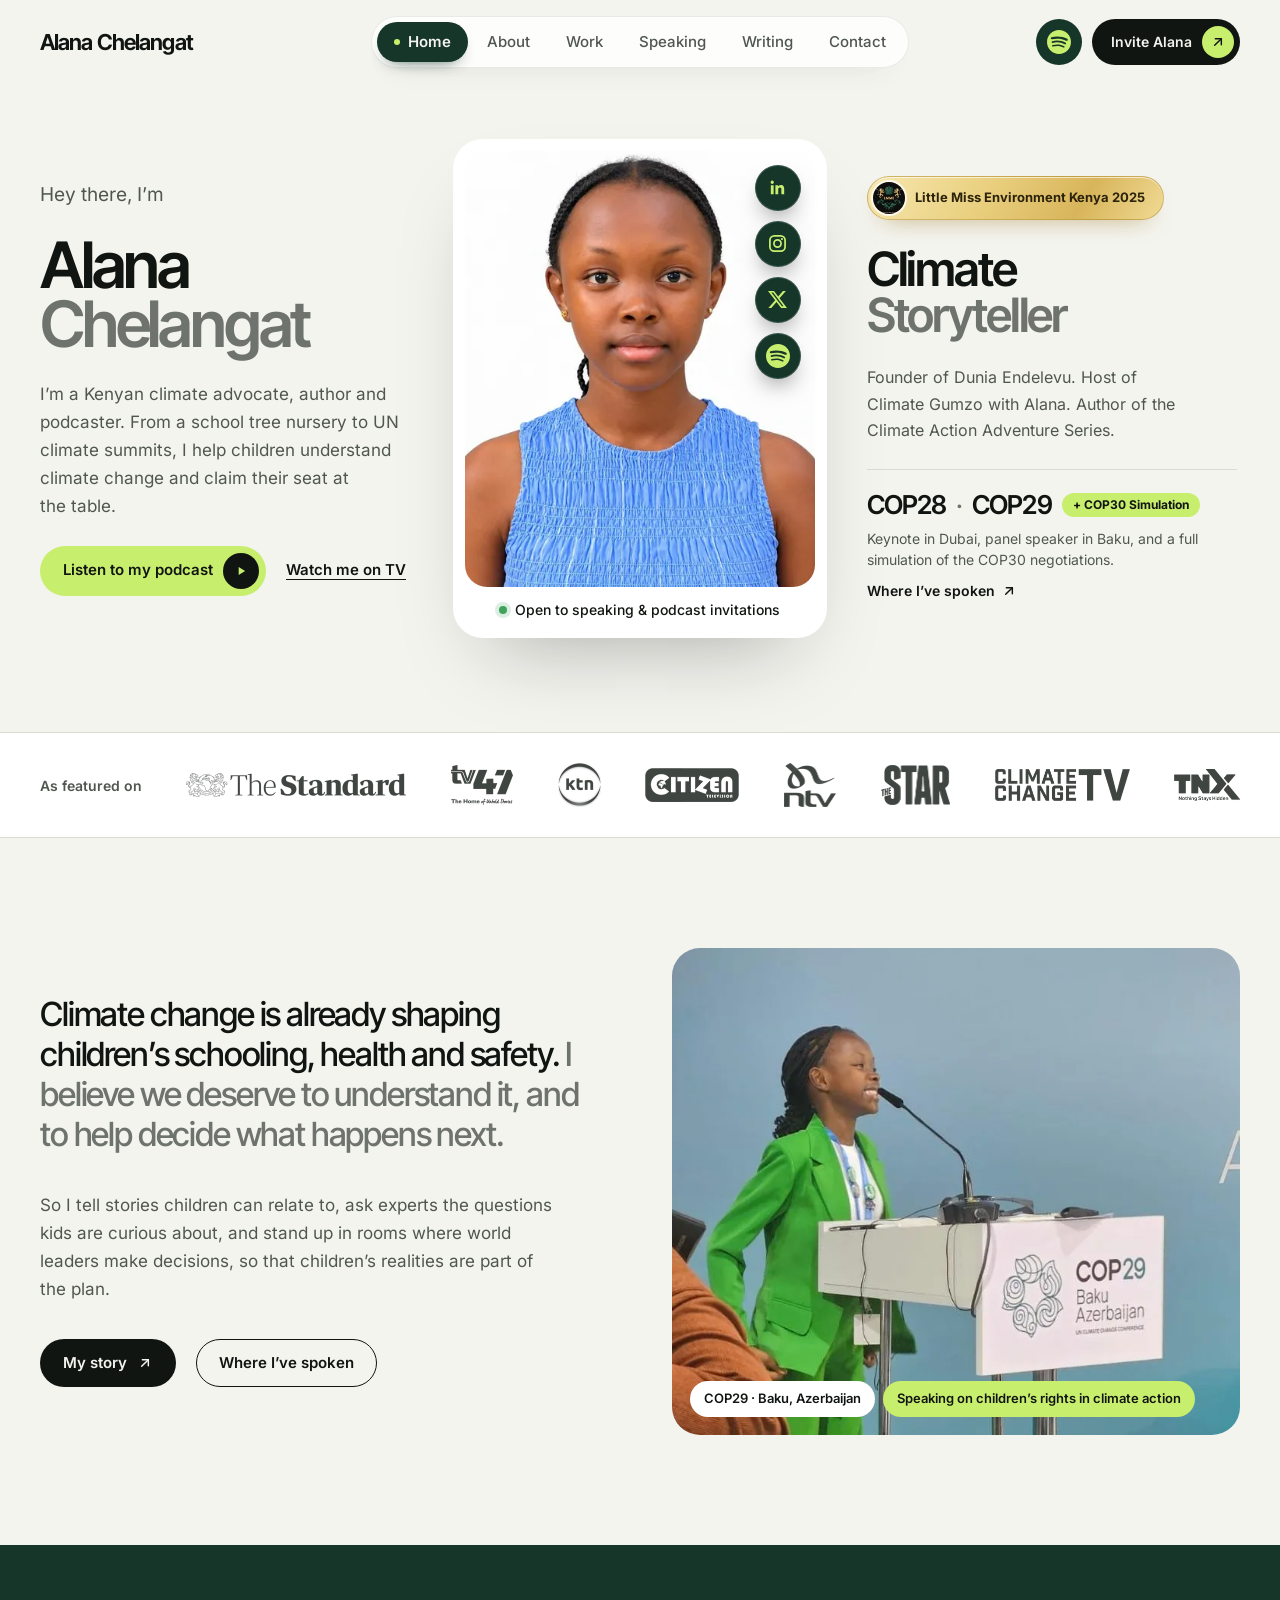
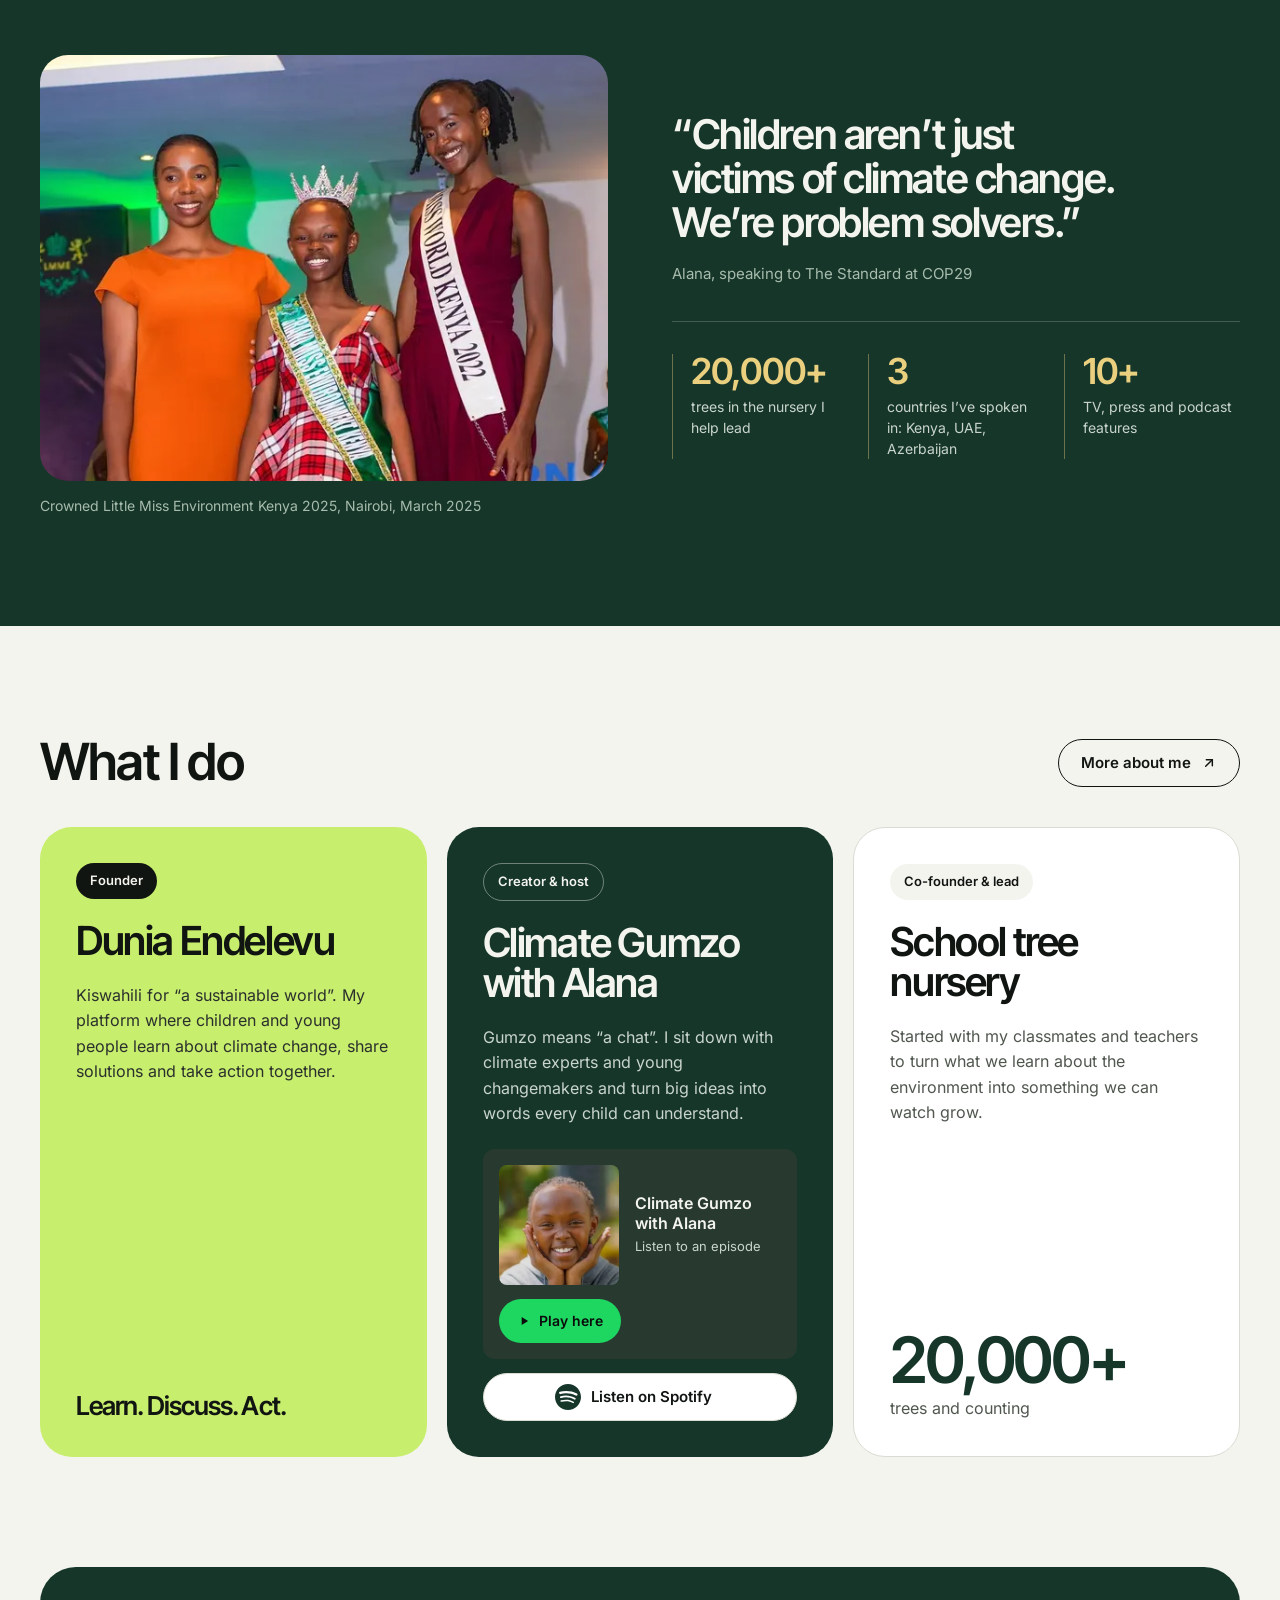
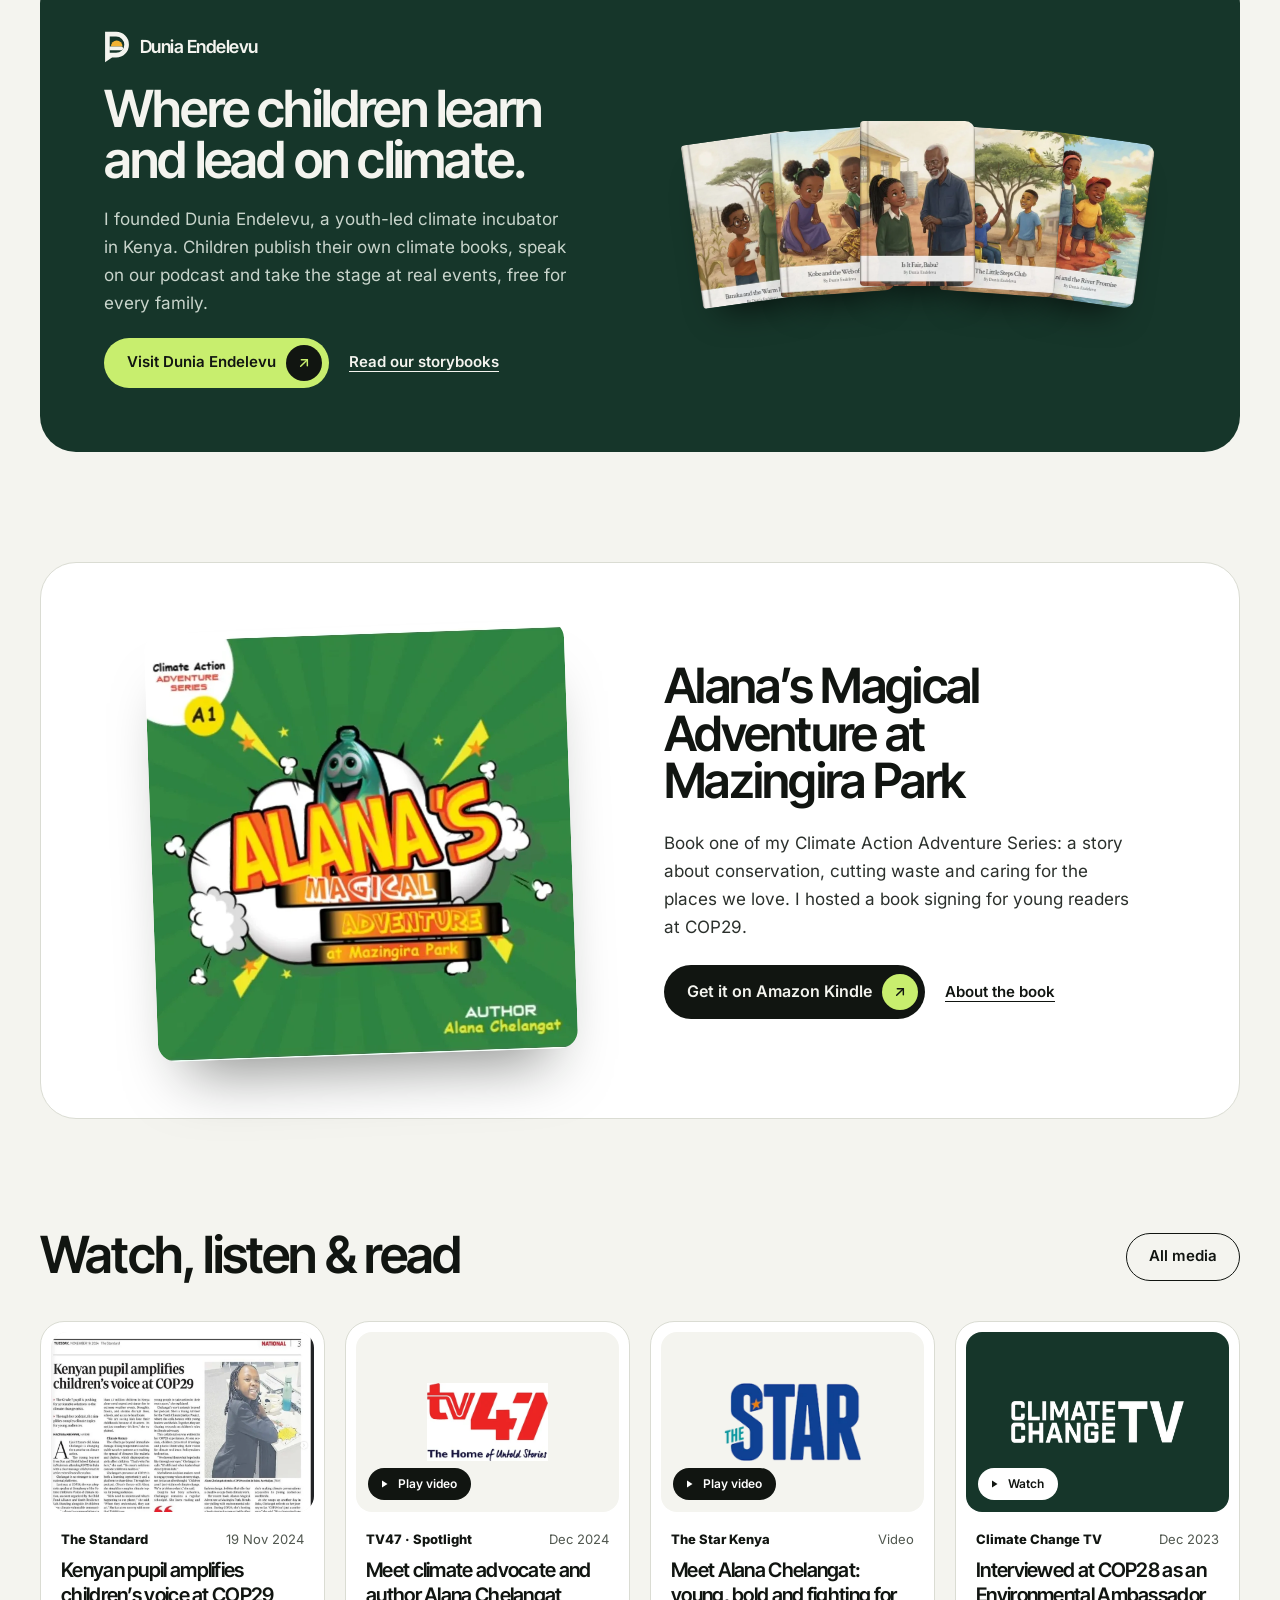
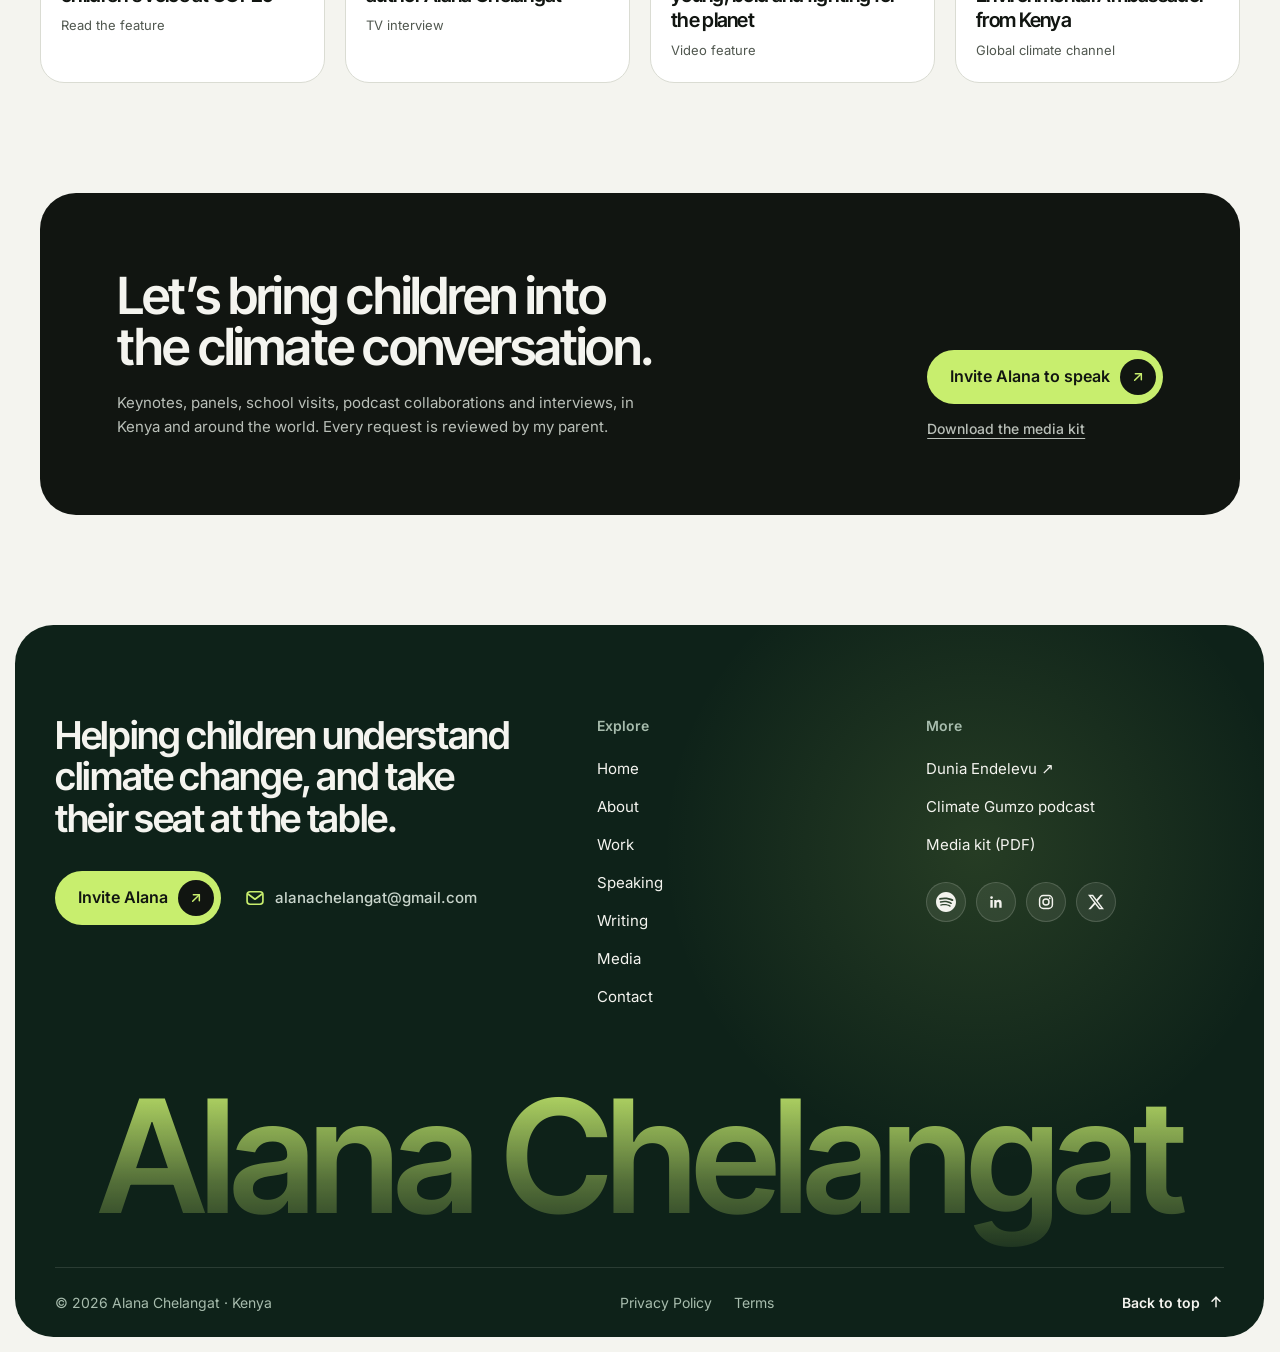
==== commit 37c246a7: "Describe Alana as a climate advocate Replace "climate justice advocate" with "climate advocate" in p" ====
--- a/index.html
+++ b/index.html
@@ -4,27 +4,27 @@
 <meta charset="utf-8">
 <script>document.documentElement.classList.add('js')</script>
 <meta name="viewport" content="width=device-width, initial-scale=1">
-<title>Alana Chelangat | Kenyan Climate Justice Advocate, Author & Podcaster</title>
-<meta name="description" content="Alana Chelangat is a Kenyan climate justice advocate, author and host of the Climate Gumzo with Alana podcast. Little Miss Environment Kenya 2025, COP28 keynote and COP29 speaker.">
-<meta name="keywords" content="Alana Chelangat, Alana Nicky Chelangat, Dunia Endelevu founder, Kenyan climate activist, child climate activist Kenya, young climate advocate Kenya, youth climate justice, children climate rights, climate justice advocate, Little Miss Environment Kenya 2025, Little Mister and Miss Environment Kenya, Climate Gumzo with Alana, Climate Gumzo podcast, climate podcast for kids, Kenyan podcast climate change, Dunia Endelevu, COP28 child speaker, COP29 youth speaker, COP29 Baku Kenya, Symphony of the Future COP28, International Conference on Child Protection in Africa, child protection and climate change, Global Youth Environment Assembly, UNEA-6 youth, Alana's Magical Adventure at Mazingira Park, Climate Action Adventure Series, children's book climate change Kenya, African children's author, climate storyteller, school tree nursery Kenya, University College Cork Youth Climate Justice, YOUTHTOPIA Circle of Youth, young African changemaker, environmental ambassador Kenya">
+<title>Alana Chelangat | Kenyan Climate Advocate, Author & Podcaster</title>
+<meta name="description" content="Alana Chelangat is a Kenyan climate advocate, author and host of the Climate Gumzo with Alana podcast. Little Miss Environment Kenya 2025, COP28 keynote and COP29 speaker.">
+<meta name="keywords" content="Alana Chelangat, Alana Nicky Chelangat, Dunia Endelevu founder, Kenyan climate activist, child climate activist Kenya, young climate advocate Kenya, youth climate advocate, children climate rights, climate advocate, Little Miss Environment Kenya 2025, Little Mister and Miss Environment Kenya, Climate Gumzo with Alana, Climate Gumzo podcast, climate podcast for kids, Kenyan podcast climate change, Dunia Endelevu, COP28 child speaker, COP29 youth speaker, COP29 Baku Kenya, Symphony of the Future COP28, International Conference on Child Protection in Africa, child protection and climate change, Global Youth Environment Assembly, UNEA-6 youth, Alana's Magical Adventure at Mazingira Park, Climate Action Adventure Series, children's book climate change Kenya, African children's author, climate storyteller, school tree nursery Kenya, University College Cork Youth Climate Justice, YOUTHTOPIA Circle of Youth, young African changemaker, environmental ambassador Kenya">
 <meta name="author" content="Alana Chelangat">
 <meta name="robots" content="index, follow, max-image-preview:large, max-snippet:-1, max-video-preview:-1">
 <link rel="canonical" href="https://alanachelangat.com/">
 <meta property="og:type" content="website">
 <meta property="og:site_name" content="Alana Chelangat">
 <meta property="og:locale" content="en_KE">
-<meta property="og:title" content="Alana Chelangat | Kenyan Climate Justice Advocate, Author & Podcaster">
-<meta property="og:description" content="Alana Chelangat is a Kenyan climate justice advocate, author and host of the Climate Gumzo with Alana podcast. Little Miss Environment Kenya 2025, COP28 keynote and COP29 speaker.">
+<meta property="og:title" content="Alana Chelangat | Kenyan Climate Advocate, Author & Podcaster">
+<meta property="og:description" content="Alana Chelangat is a Kenyan climate advocate, author and host of the Climate Gumzo with Alana podcast. Little Miss Environment Kenya 2025, COP28 keynote and COP29 speaker.">
 <meta property="og:url" content="https://alanachelangat.com/">
 <meta property="og:image" content="https://alanachelangat.com/assets/og-image.jpg">
 <meta property="og:image:width" content="1200">
 <meta property="og:image:height" content="630">
-<meta property="og:image:alt" content="Alana Chelangat, Kenyan climate justice advocate, author and podcaster">
+<meta property="og:image:alt" content="Alana Chelangat, Kenyan climate advocate, author and podcaster">
 <meta name="twitter:card" content="summary_large_image">
 <meta name="twitter:site" content="@AlanaChelangat">
 <meta name="twitter:creator" content="@AlanaChelangat">
-<meta name="twitter:title" content="Alana Chelangat | Kenyan Climate Justice Advocate, Author & Podcaster">
-<meta name="twitter:description" content="Alana Chelangat is a Kenyan climate justice advocate, author and host of the Climate Gumzo with Alana podcast. Little Miss Environment Kenya 2025, COP28 keynote and COP29 speaker.">
+<meta name="twitter:title" content="Alana Chelangat | Kenyan Climate Advocate, Author & Podcaster">
+<meta name="twitter:description" content="Alana Chelangat is a Kenyan climate advocate, author and host of the Climate Gumzo with Alana podcast. Little Miss Environment Kenya 2025, COP28 keynote and COP29 speaker.">
 <meta name="twitter:image" content="https://alanachelangat.com/assets/og-image.jpg">
 <meta name="theme-color" content="#16362A">
 <meta name="format-detection" content="telephone=no">
@@ -50,7 +50,7 @@
    "@id": "https://alanachelangat.com/#website",
    "url": "https://alanachelangat.com/",
    "name": "Alana Chelangat",
-   "description": "Official portfolio of Alana Chelangat, Kenyan climate justice advocate, author and podcaster.",
+   "description": "Official portfolio of Alana Chelangat, Kenyan climate advocate, author and podcaster.",
    "inLanguage": "en",
    "publisher": {
     "@id": "https://alanachelangat.com/#alana"
@@ -65,8 +65,8 @@
    ],
    "url": "https://alanachelangat.com/",
    "image": "https://alanachelangat.com/assets/img/alana-chelangat-portrait.jpg",
-   "description": "Kenyan climate justice advocate, author and podcaster. Founder of Dunia Endelevu, host of Climate Gumzo with Alana and Little Miss Environment Kenya 2025.",
-   "jobTitle": "Climate justice advocate, author and podcaster",
+   "description": "Kenyan climate advocate, author and podcaster. Founder of Dunia Endelevu, host of Climate Gumzo with Alana and Little Miss Environment Kenya 2025.",
+   "jobTitle": "Climate advocate, author and podcaster",
    "nationality": {
     "@type": "Country",
     "name": "Kenya"
@@ -77,7 +77,7 @@
    ],
    "knowsAbout": [
     "Climate change",
-    "Climate justice",
+    "Climate action",
     "Children's rights",
     "Child protection and climate change",
     "Environmental education",
@@ -153,8 +153,8 @@
    "@type": "ProfilePage",
    "@id": "https://alanachelangat.com/#webpage",
    "url": "https://alanachelangat.com/",
-   "name": "Alana Chelangat | Kenyan Climate Justice Advocate, Author & Podcaster",
-   "description": "Alana Chelangat is a Kenyan climate justice advocate, author and host of the Climate Gumzo with Alana podcast. Little Miss Environment Kenya 2025, COP28 keynote and COP29 speaker.",
+   "name": "Alana Chelangat | Kenyan Climate Advocate, Author & Podcaster",
+   "description": "Alana Chelangat is a Kenyan climate advocate, author and host of the Climate Gumzo with Alana podcast. Little Miss Environment Kenya 2025, COP28 keynote and COP29 speaker.",
    "isPartOf": {
     "@id": "https://alanachelangat.com/#website"
    },
@@ -253,14 +253,14 @@
   <div class="hero-intro">
     <p class="hello">Hey there, I’m</p>
     <h1 class="hero-name" id="hero-name"><span>Alana</span><span class="second">Chelangat</span></h1>
-    <p class="lead">I’m a Kenyan climate justice advocate, author and podcaster. From a school tree nursery to UN climate summits, I help children understand climate change and claim their seat at the table.</p>
+    <p class="lead">I’m a Kenyan climate advocate, author and podcaster. From a school tree nursery to UN climate summits, I help children understand climate change and claim their seat at the table.</p>
     <div class="btn-row">
       <a class="btn btn-accent btn-circle" href="https://open.spotify.com/show/2kU7BcWISSFWf1rI8klQaq" target="_blank" rel="noopener">Listen to my podcast <span class="circle"><svg width="14" height="14" viewBox="0 0 24 24" aria-hidden="true"><path d="M8 5v14l11-7z" fill="currentColor"/></svg></span></a>
       <a class="text-link" href="/media#on-screen">Watch me on TV</a>
     </div>
   </div>
   <div class="photo-card">
-    <picture><source srcset="assets/img/alana-chelangat-portrait-560.webp 560w, assets/img/alana-chelangat-portrait-800.webp 800w, assets/img/alana-chelangat-portrait-1080.webp 1080w" sizes="(max-width: 600px) 110vw, 460px" type="image/webp"><img src="assets/img/alana-chelangat-portrait.jpg" alt="Portrait of Alana Chelangat, Kenyan climate justice advocate" width="1254" height="1254" decoding="async" fetchpriority="high"></picture>
+    <picture><source srcset="assets/img/alana-chelangat-portrait-560.webp 560w, assets/img/alana-chelangat-portrait-800.webp 800w, assets/img/alana-chelangat-portrait-1080.webp 1080w" sizes="(max-width: 600px) 110vw, 460px" type="image/webp"><img src="assets/img/alana-chelangat-portrait.jpg" alt="Portrait of Alana Chelangat, Kenyan climate advocate" width="1254" height="1254" decoding="async" fetchpriority="high"></picture>
     <div class="socials-overlay">
       <a class="soc" href="https://www.linkedin.com/in/alanachelangat/" target="_blank" rel="noopener" aria-label="Alana on LinkedIn"><svg class="g g-linkedin" viewBox="0 0 24 24" fill="currentColor" aria-hidden="true" focusable="false"><path d="M20.447 20.452h-3.554v-5.569c0-1.328-.027-3.037-1.852-3.037-1.853 0-2.136 1.445-2.136 2.939v5.667H9.351V9h3.414v1.561h.046c.477-.9 1.637-1.85 3.37-1.85 3.601 0 4.267 2.37 4.267 5.455v6.286zM5.337 7.433a2.062 2.062 0 1 1 0-4.125 2.062 2.062 0 0 1 0 4.125zM7.119 20.452H3.555V9h3.564v11.452z"/></svg></a>
       <a class="soc" href="https://www.instagram.com/alanachelangat.n/" target="_blank" rel="noopener" aria-label="Alana on Instagram"><svg class="g g-instagram" viewBox="0 0 24 24" fill="currentColor" aria-hidden="true" focusable="false"><rect x="2.4" y="2.4" width="19.2" height="19.2" rx="5.6" fill="none" stroke="currentColor" stroke-width="2.2"/><circle cx="12" cy="12" r="4.5" fill="none" stroke="currentColor" stroke-width="2.2"/><circle cx="17.6" cy="6.4" r="1.35"/></svg></a>
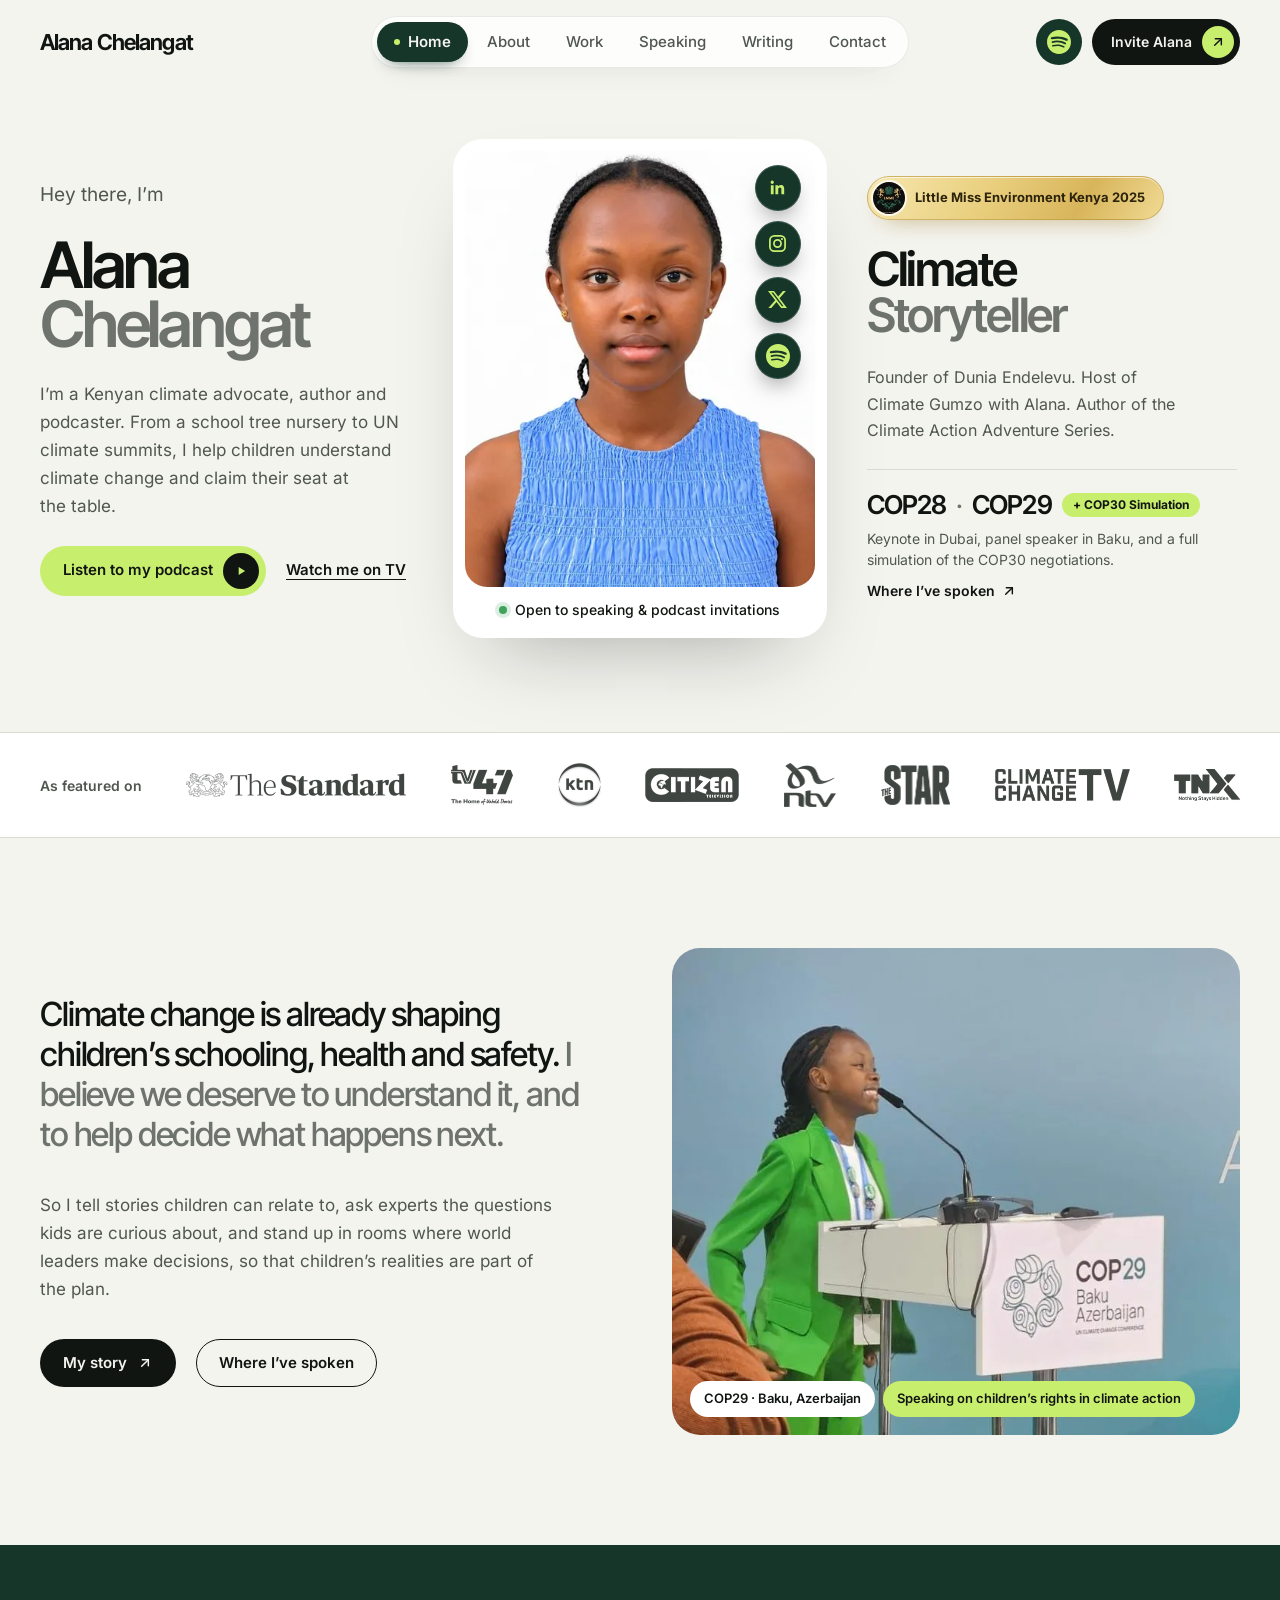
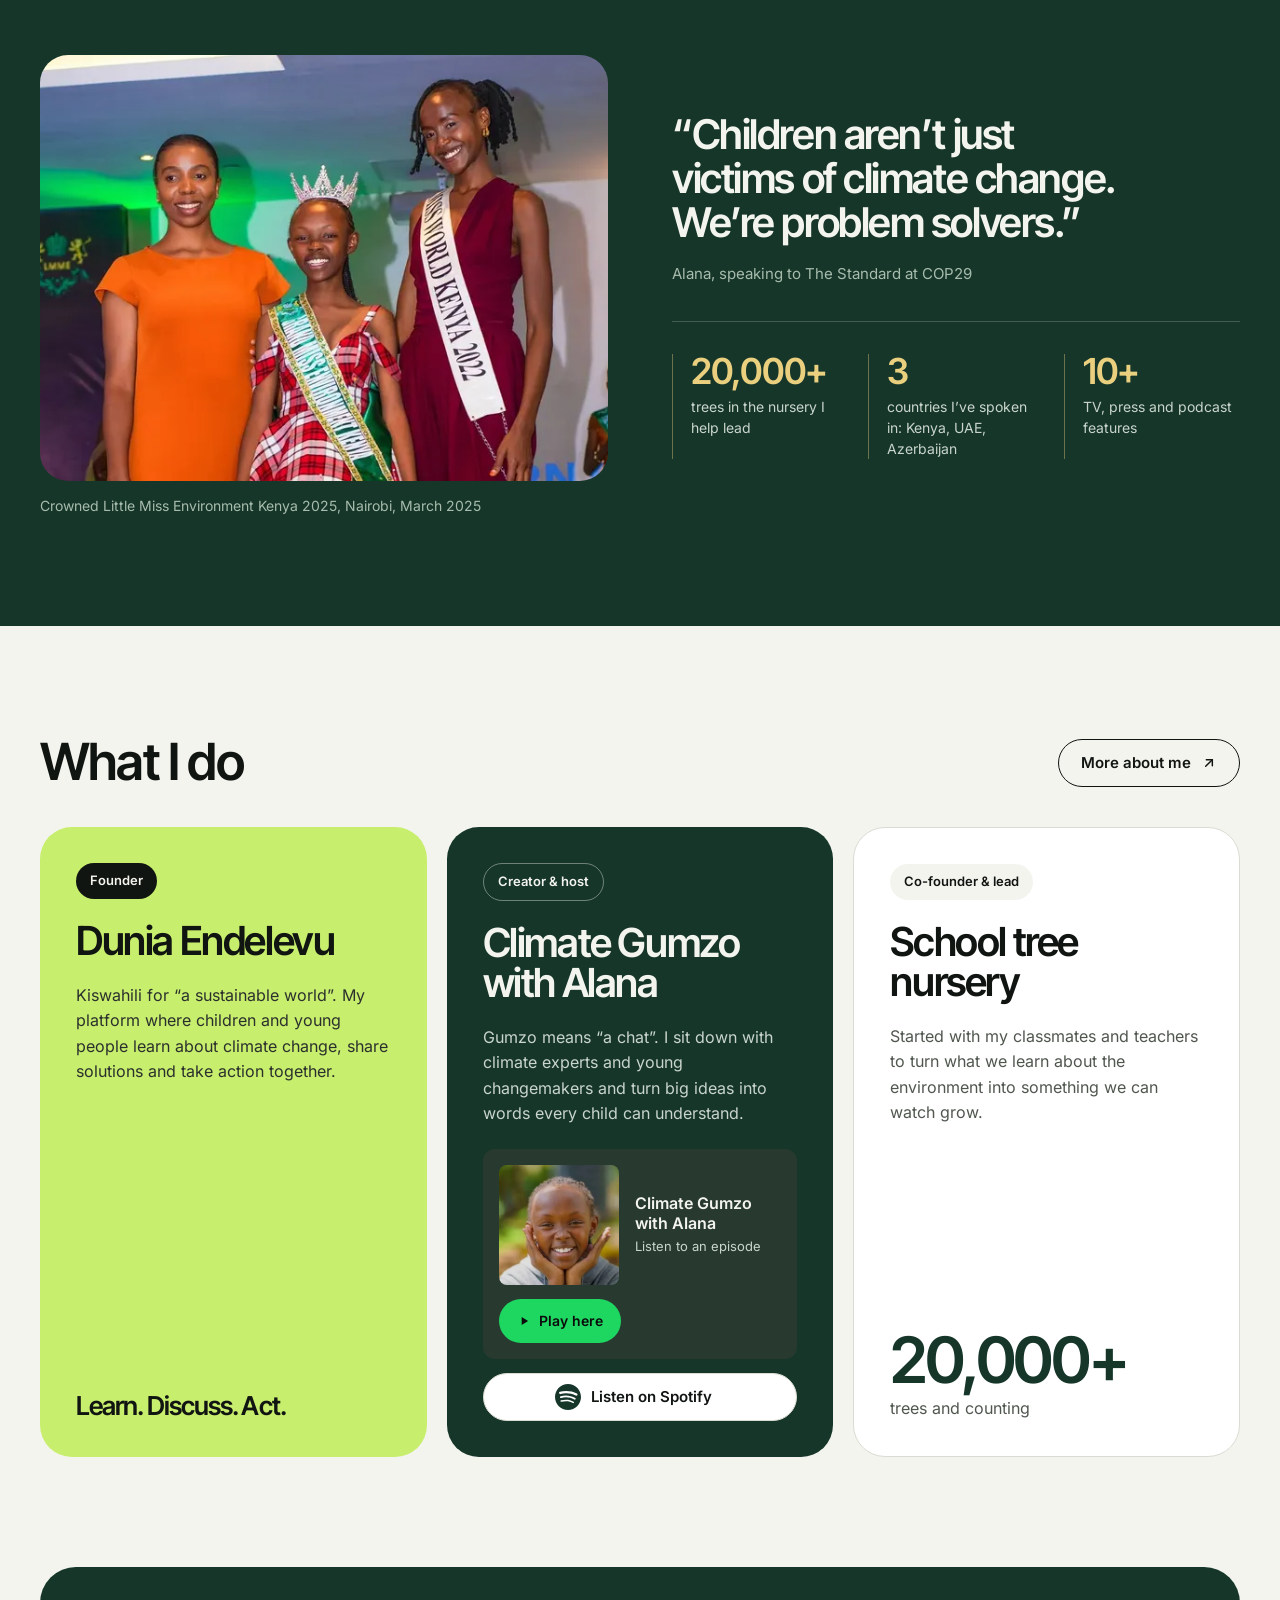
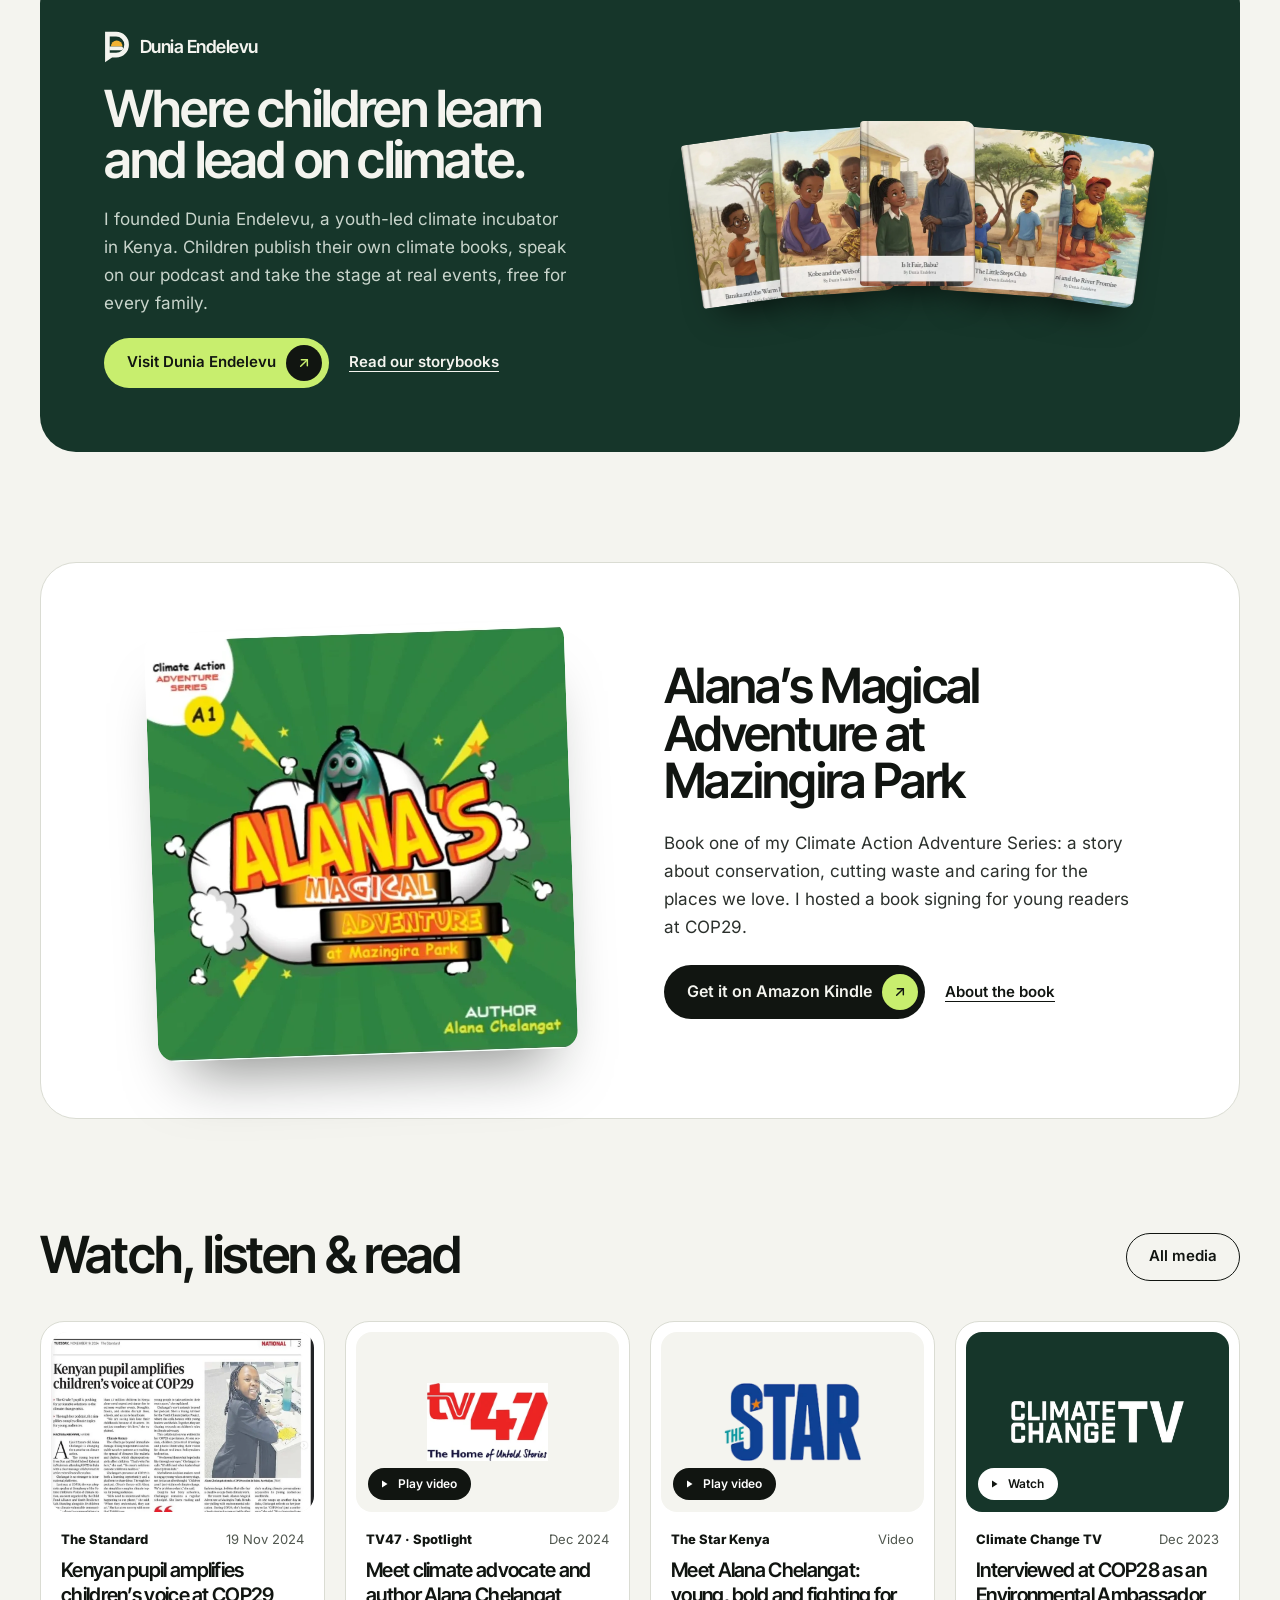
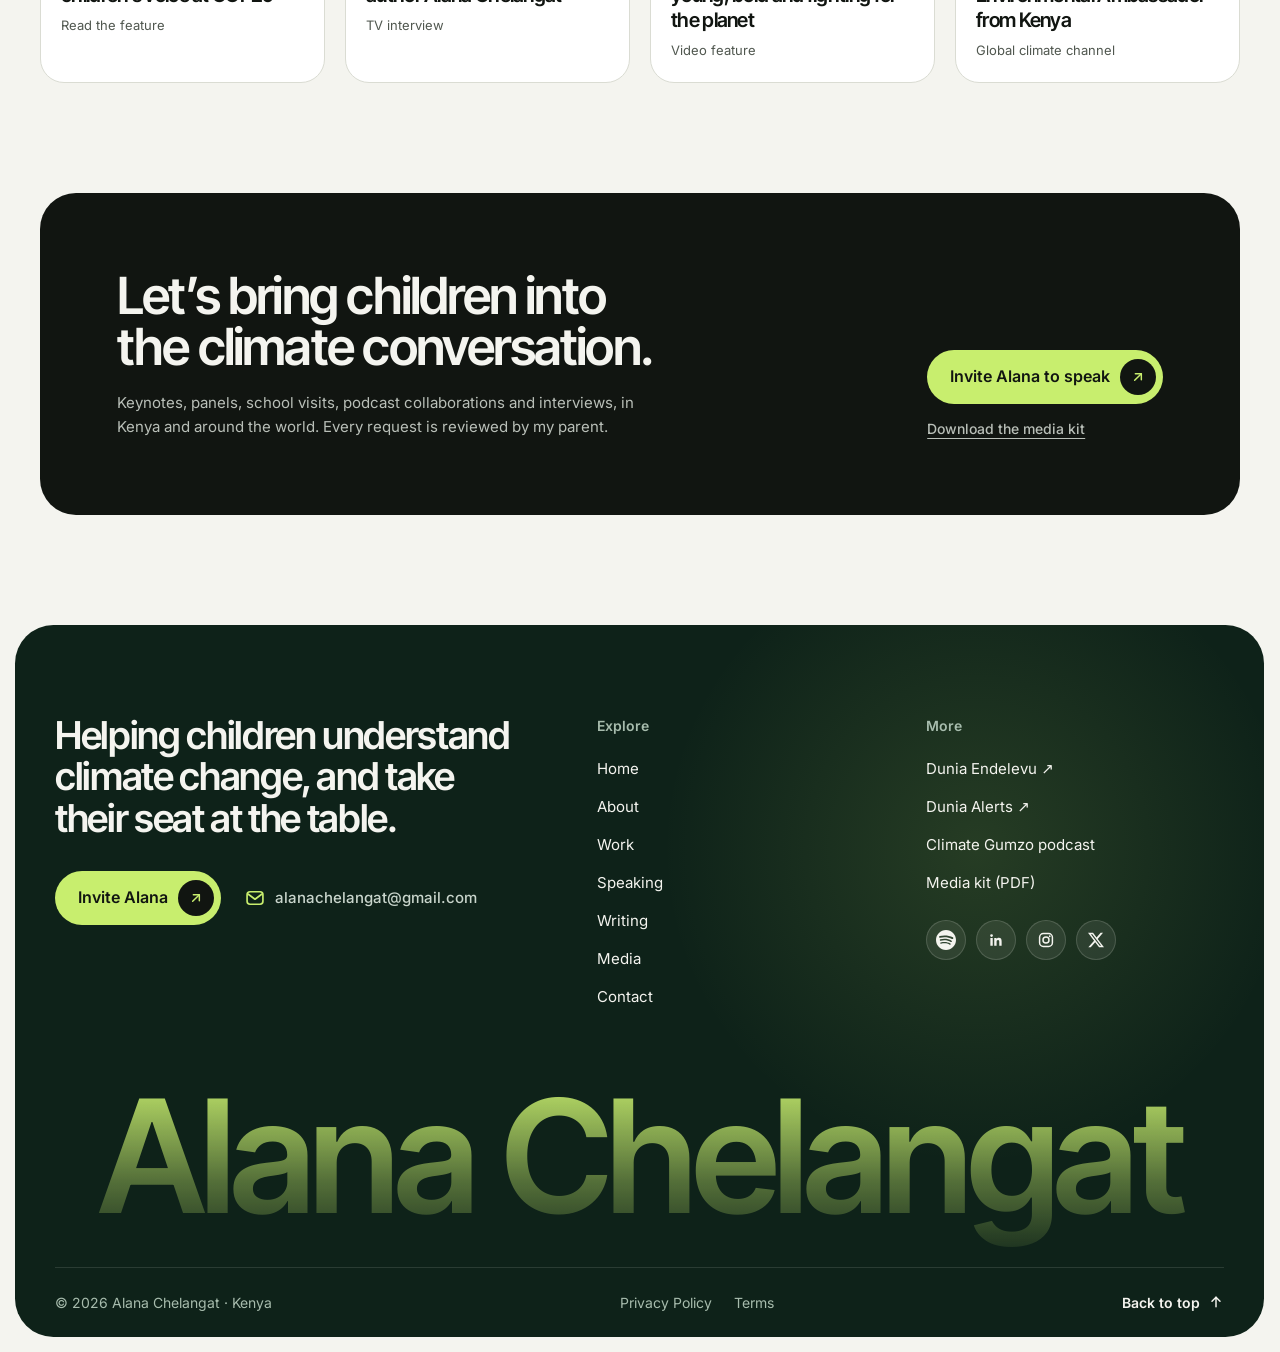
==== commit b8cce5ff: "Footer: add Dunia Alerts link on every page Co-Authored-By: Claude Opus 5.5 <noreply@anthropic.com> " ====
--- a/index.html
+++ b/index.html
@@ -189,7 +189,7 @@
   {
    "@type": "Organization",
    "@id": "https://alanachelangat.com/#dunia-endelevu",
-   "url": "https://dunia-endelevu.vercel.app/",
+   "url": "https://duniaendelevu.org/",
    "name": "Dunia Endelevu",
    "founder": {
     "@id": "https://alanachelangat.com/#alana"
@@ -369,11 +369,11 @@
       <h2 class="section-title" id="dunia-home">Where children learn and lead on climate.</h2>
       <p class="lead">I founded Dunia Endelevu, a youth-led climate incubator in Kenya. Children publish their own climate books, speak on our podcast and take the stage at real events, free for every family.</p>
       <div class="btn-row">
-        <a class="btn btn-accent btn-circle" href="https://dunia-endelevu.vercel.app/" target="_blank" rel="noopener">Visit Dunia Endelevu <span class="circle"><svg class="icon" viewBox="0 0 24 24" fill="none" stroke="currentColor" stroke-width="2.2" stroke-linecap="round" stroke-linejoin="round" aria-hidden="true"><path d="M7 17L17 7"/><path d="M8 7h9v9"/></svg></span></a>
-        <a class="text-link text-link--light" href="https://dunia-endelevu.vercel.app/learn.html" target="_blank" rel="noopener">Read our storybooks</a>
-      </div>
-    </div>
-    <a class="dunia-band__books" href="https://dunia-endelevu.vercel.app/learn.html" target="_blank" rel="noopener" aria-label="Dunia Endelevu storybooks"><picture><source srcset="assets/img/dunia/baraka.webp" type="image/webp"><img src="assets/img/dunia/baraka.jpg" alt="" width="300" height="430" loading="lazy" decoding="async"></picture><picture><source srcset="assets/img/dunia/kobe.webp" type="image/webp"><img src="assets/img/dunia/kobe.jpg" alt="" width="300" height="430" loading="lazy" decoding="async"></picture><picture><source srcset="assets/img/dunia/babu.webp" type="image/webp"><img src="assets/img/dunia/babu.jpg" alt="" width="300" height="430" loading="lazy" decoding="async"></picture><picture><source srcset="assets/img/dunia/little-steps.webp" type="image/webp"><img src="assets/img/dunia/little-steps.jpg" alt="" width="300" height="430" loading="lazy" decoding="async"></picture><picture><source srcset="assets/img/dunia/imani.webp" type="image/webp"><img src="assets/img/dunia/imani.jpg" alt="" width="300" height="430" loading="lazy" decoding="async"></picture></a>
+        <a class="btn btn-accent btn-circle" href="https://duniaendelevu.org/" target="_blank" rel="noopener">Visit Dunia Endelevu <span class="circle"><svg class="icon" viewBox="0 0 24 24" fill="none" stroke="currentColor" stroke-width="2.2" stroke-linecap="round" stroke-linejoin="round" aria-hidden="true"><path d="M7 17L17 7"/><path d="M8 7h9v9"/></svg></span></a>
+        <a class="text-link text-link--light" href="https://duniaendelevu.org/learn" target="_blank" rel="noopener">Read our storybooks</a>
+      </div>
+    </div>
+    <a class="dunia-band__books" href="https://duniaendelevu.org/learn" target="_blank" rel="noopener" aria-label="Dunia Endelevu storybooks"><picture><source srcset="assets/img/dunia/baraka.webp" type="image/webp"><img src="assets/img/dunia/baraka.jpg" alt="" width="300" height="430" loading="lazy" decoding="async"></picture><picture><source srcset="assets/img/dunia/kobe.webp" type="image/webp"><img src="assets/img/dunia/kobe.jpg" alt="" width="300" height="430" loading="lazy" decoding="async"></picture><picture><source srcset="assets/img/dunia/babu.webp" type="image/webp"><img src="assets/img/dunia/babu.jpg" alt="" width="300" height="430" loading="lazy" decoding="async"></picture><picture><source srcset="assets/img/dunia/little-steps.webp" type="image/webp"><img src="assets/img/dunia/little-steps.jpg" alt="" width="300" height="430" loading="lazy" decoding="async"></picture><picture><source srcset="assets/img/dunia/imani.webp" type="image/webp"><img src="assets/img/dunia/imani.jpg" alt="" width="300" height="430" loading="lazy" decoding="async"></picture></a>
   </div>
 </section>
 
@@ -440,7 +440,7 @@
         </div>
         <div class="footer-cols footer-cols--2">
           <nav aria-labelledby="f-explore"><h2 class="footer-h" id="f-explore">Explore</h2><ul><li><a href="/">Home</a></li><li><a href="/about">About</a></li><li><a href="/work">Work</a></li><li><a href="/speaking">Speaking</a></li><li><a href="/writing">Writing</a></li><li><a href="/media">Media</a></li><li><a href="/contact">Contact</a></li></ul></nav>
-          <div><h2 class="footer-h" id="f-more">More</h2><ul aria-labelledby="f-more"><li><a href="https://dunia-endelevu.vercel.app/" target="_blank" rel="noopener">Dunia Endelevu ↗</a></li><li><a href="/media#podcast">Climate Gumzo podcast</a></li><li><a href="assets/docs/Alana-Chelangat-Media-Kit.pdf" download>Media kit (PDF)</a></li></ul>
+          <div><h2 class="footer-h" id="f-more">More</h2><ul aria-labelledby="f-more"><li><a href="https://duniaendelevu.org/" target="_blank" rel="noopener">Dunia Endelevu ↗</a></li><li><a href="https://alerts.duniaendelevu.org/" target="_blank" rel="noopener">Dunia Alerts ↗</a></li><li><a href="/media#podcast">Climate Gumzo podcast</a></li><li><a href="assets/docs/Alana-Chelangat-Media-Kit.pdf" download>Media kit (PDF)</a></li></ul>
             <div class="footer-social" aria-label="Follow Alana"><a class="soc soc-light" href="https://open.spotify.com/show/2kU7BcWISSFWf1rI8klQaq" target="_blank" rel="noopener" aria-label="Climate Gumzo with Alana on Spotify"><svg class="g g-spotify" viewBox="0 0 24 24" fill="currentColor" aria-hidden="true" focusable="false"><path d="M12 0C5.4 0 0 5.4 0 12s5.4 12 12 12 12-5.4 12-12S18.66 0 12 0zm5.521 17.34c-.24.359-.66.48-1.021.24-2.82-1.74-6.36-2.101-10.561-1.141-.418.122-.779-.179-.899-.539-.12-.421.18-.78.54-.9 4.56-1.021 8.52-.6 11.64 1.32.42.18.479.659.301 1.02zm1.44-3.3c-.301.42-.841.6-1.262.3-3.239-1.98-8.159-2.58-11.939-1.38-.479.12-1.02-.12-1.14-.6-.12-.48.12-1.021.6-1.141C9.6 9.9 15 10.561 18.72 12.84c.361.181.54.78.241 1.2zm.12-3.36C15.24 8.4 8.82 8.16 5.16 9.301c-.6.179-1.2-.181-1.38-.721-.18-.601.18-1.2.72-1.381 4.26-1.26 11.28-1.02 15.721 1.621.539.3.719 1.02.419 1.56-.299.421-1.02.599-1.559.3z"/></svg></a><a class="soc soc-light" href="https://www.linkedin.com/in/alanachelangat/" target="_blank" rel="noopener" aria-label="Alana on LinkedIn"><svg class="g g-linkedin" viewBox="0 0 24 24" fill="currentColor" aria-hidden="true" focusable="false"><path d="M20.447 20.452h-3.554v-5.569c0-1.328-.027-3.037-1.852-3.037-1.853 0-2.136 1.445-2.136 2.939v5.667H9.351V9h3.414v1.561h.046c.477-.9 1.637-1.85 3.37-1.85 3.601 0 4.267 2.37 4.267 5.455v6.286zM5.337 7.433a2.062 2.062 0 1 1 0-4.125 2.062 2.062 0 0 1 0 4.125zM7.119 20.452H3.555V9h3.564v11.452z"/></svg></a><a class="soc soc-light" href="https://www.instagram.com/alanachelangat.n/" target="_blank" rel="noopener" aria-label="Alana on Instagram"><svg class="g g-instagram" viewBox="0 0 24 24" fill="currentColor" aria-hidden="true" focusable="false"><rect x="2.4" y="2.4" width="19.2" height="19.2" rx="5.6" fill="none" stroke="currentColor" stroke-width="2.2"/><circle cx="12" cy="12" r="4.5" fill="none" stroke="currentColor" stroke-width="2.2"/><circle cx="17.6" cy="6.4" r="1.35"/></svg></a><a class="soc soc-light" href="https://x.com/AlanaChelangat" target="_blank" rel="noopener" aria-label="Alana on X"><svg class="g g-x" viewBox="0 0 24 24" fill="currentColor" aria-hidden="true" focusable="false"><path d="M18.901 1.153h3.68l-8.04 9.19L24 22.846h-7.406l-5.8-7.584-6.638 7.584H.474l8.6-9.83L0 1.154h7.594l5.243 6.932ZM17.61 20.644h2.039L6.486 3.24H4.298Z"/></svg></a></div>
           </div>
         </div>
